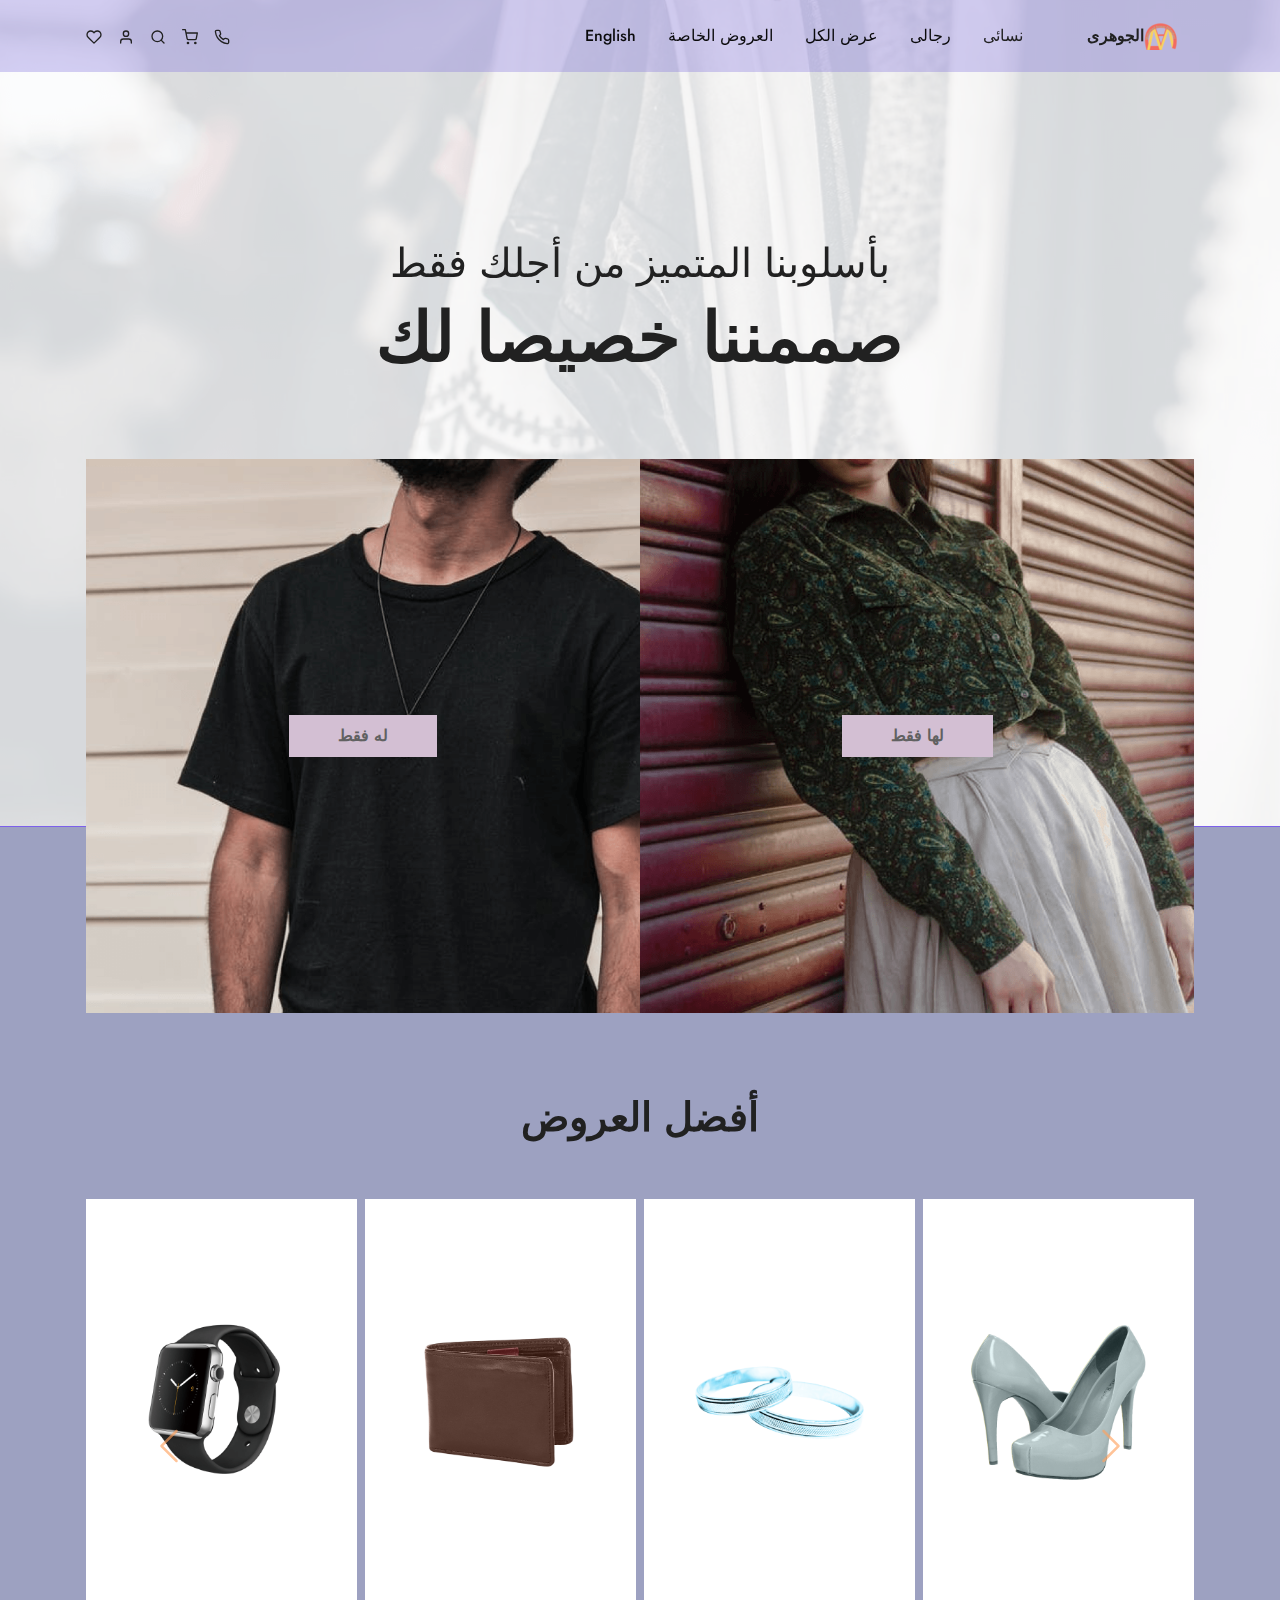
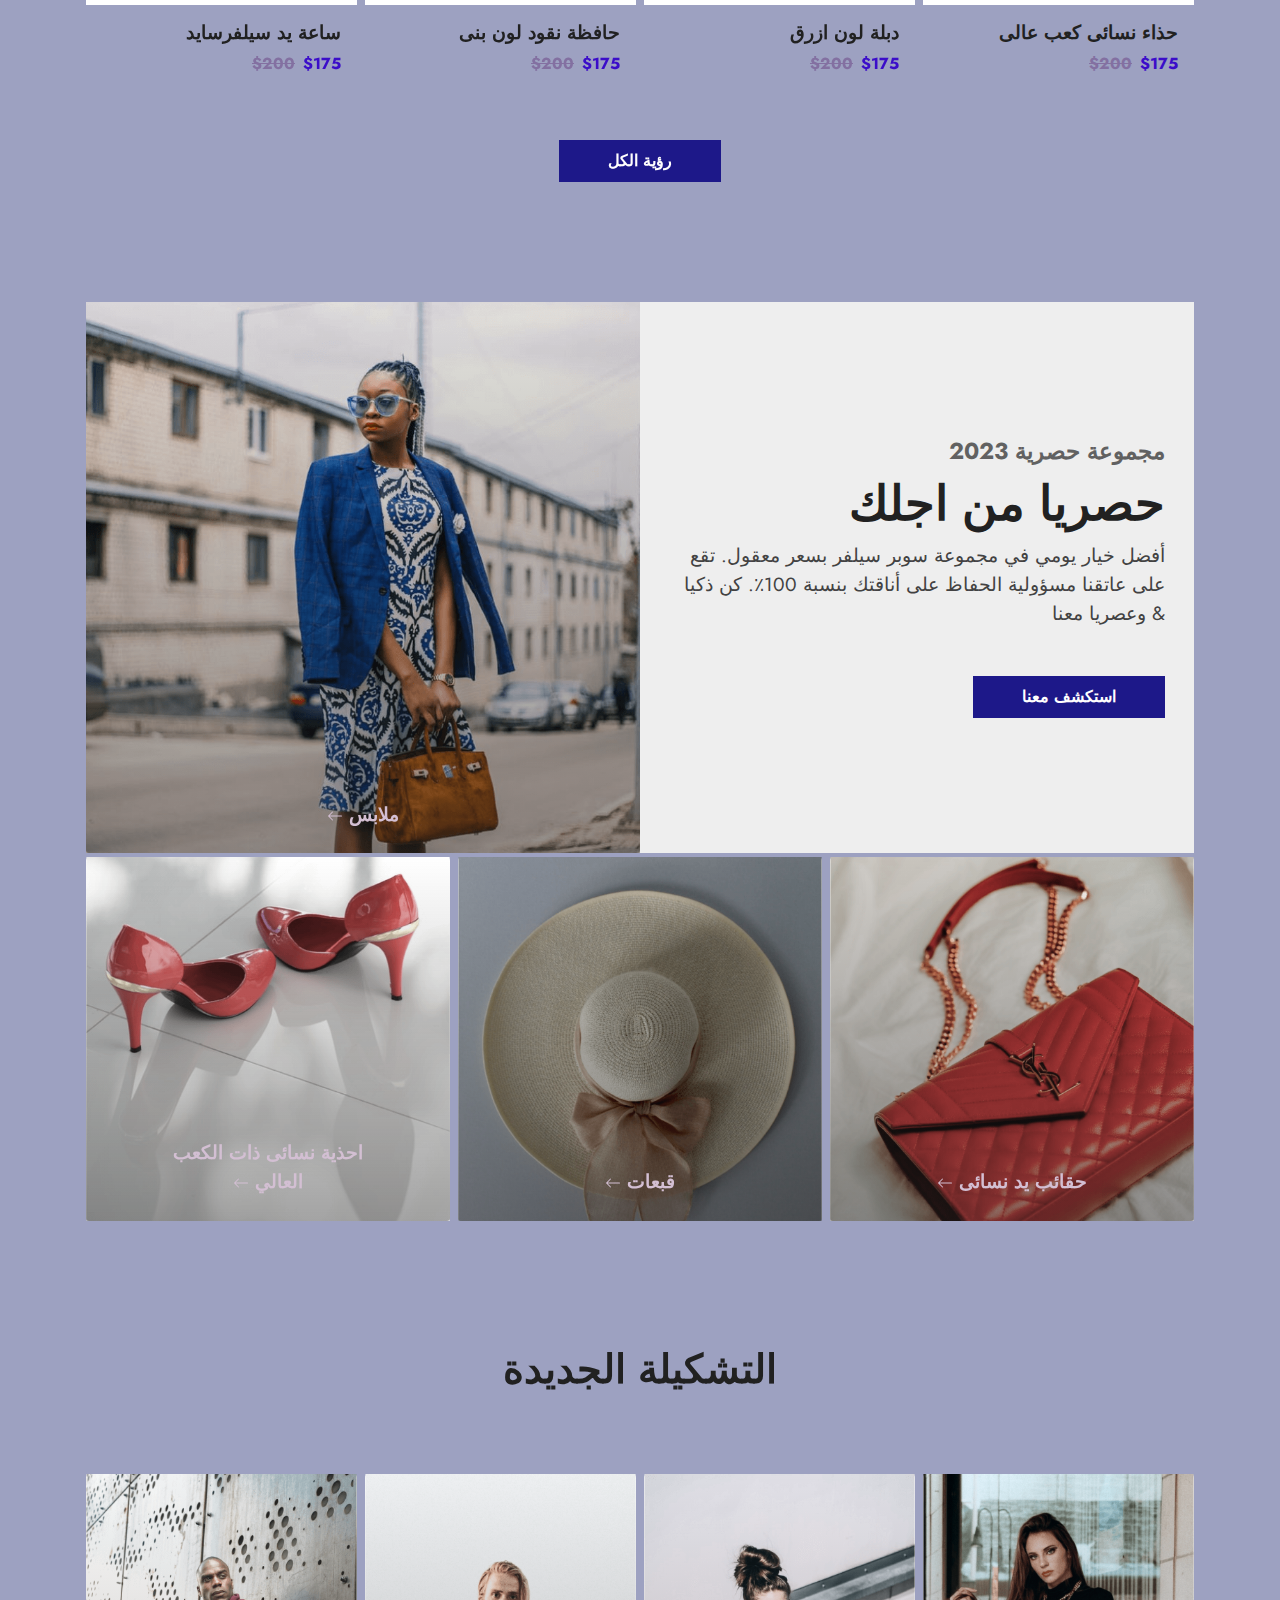
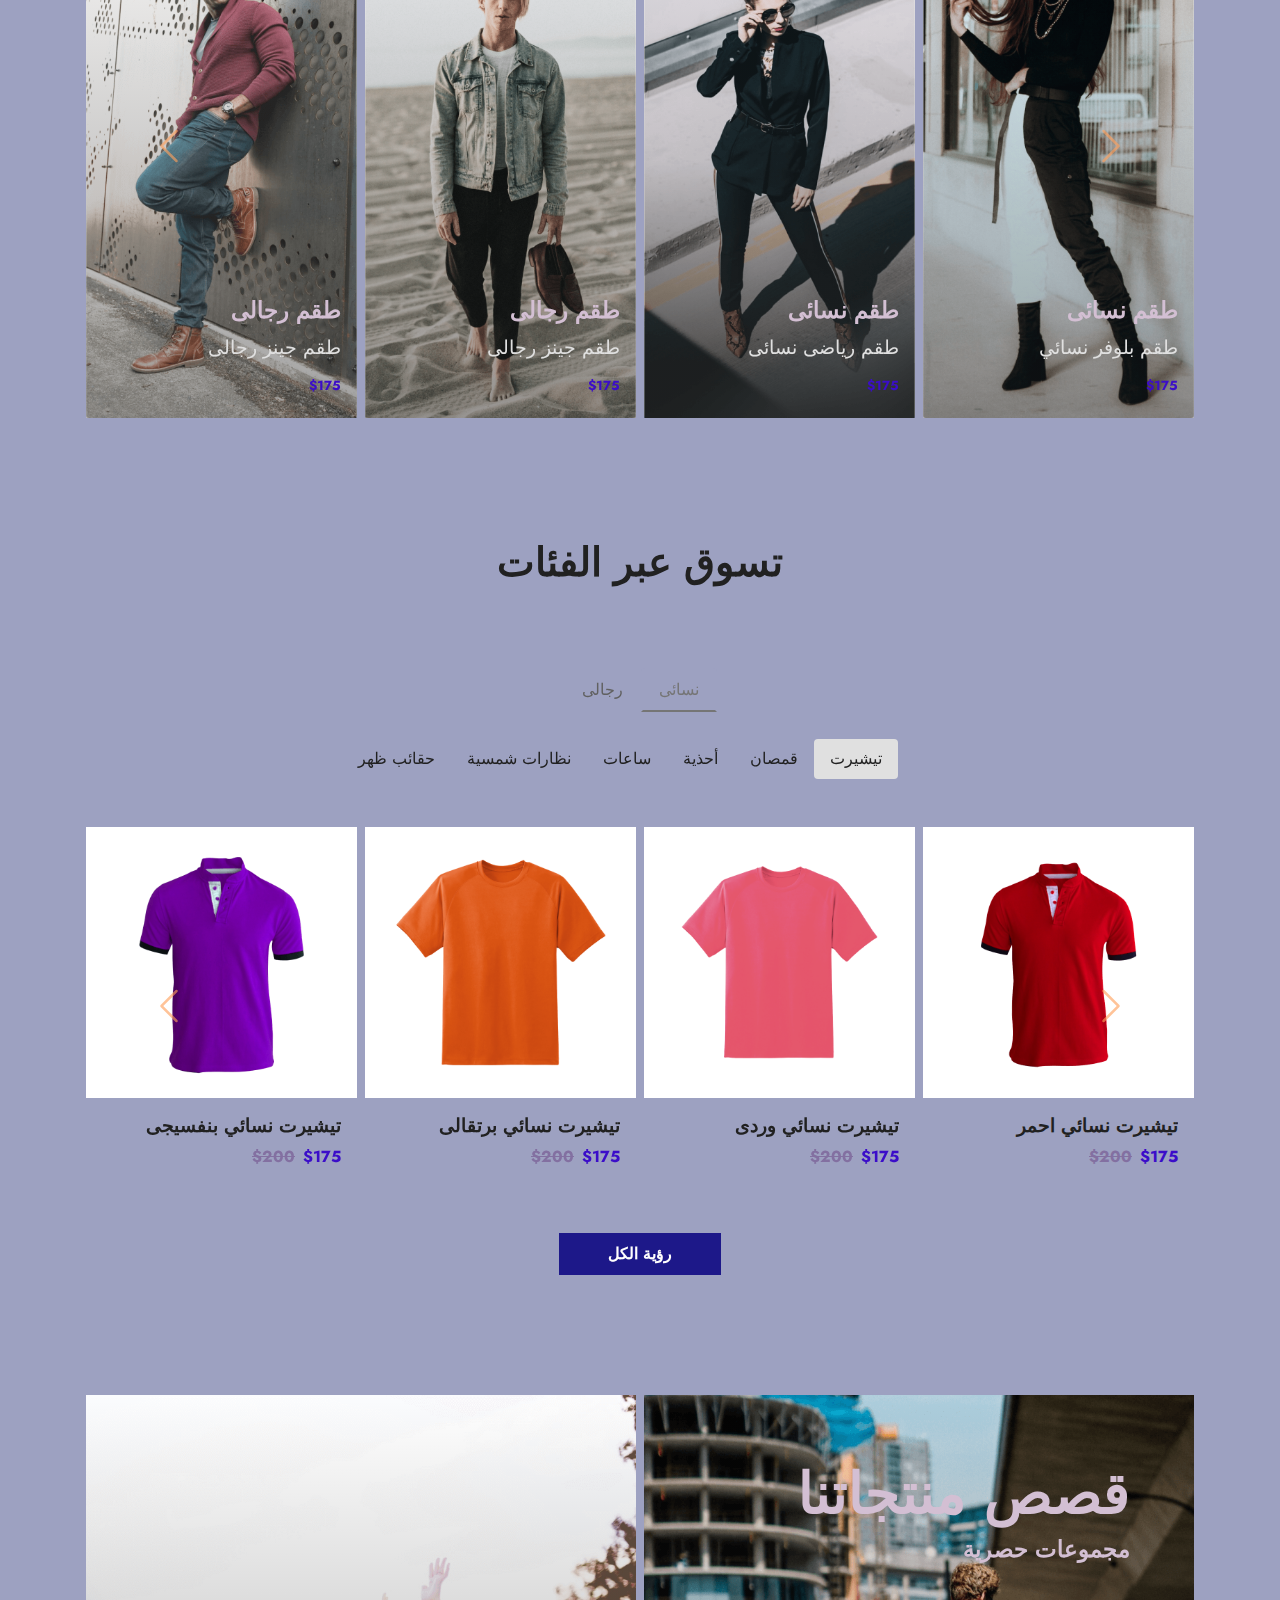
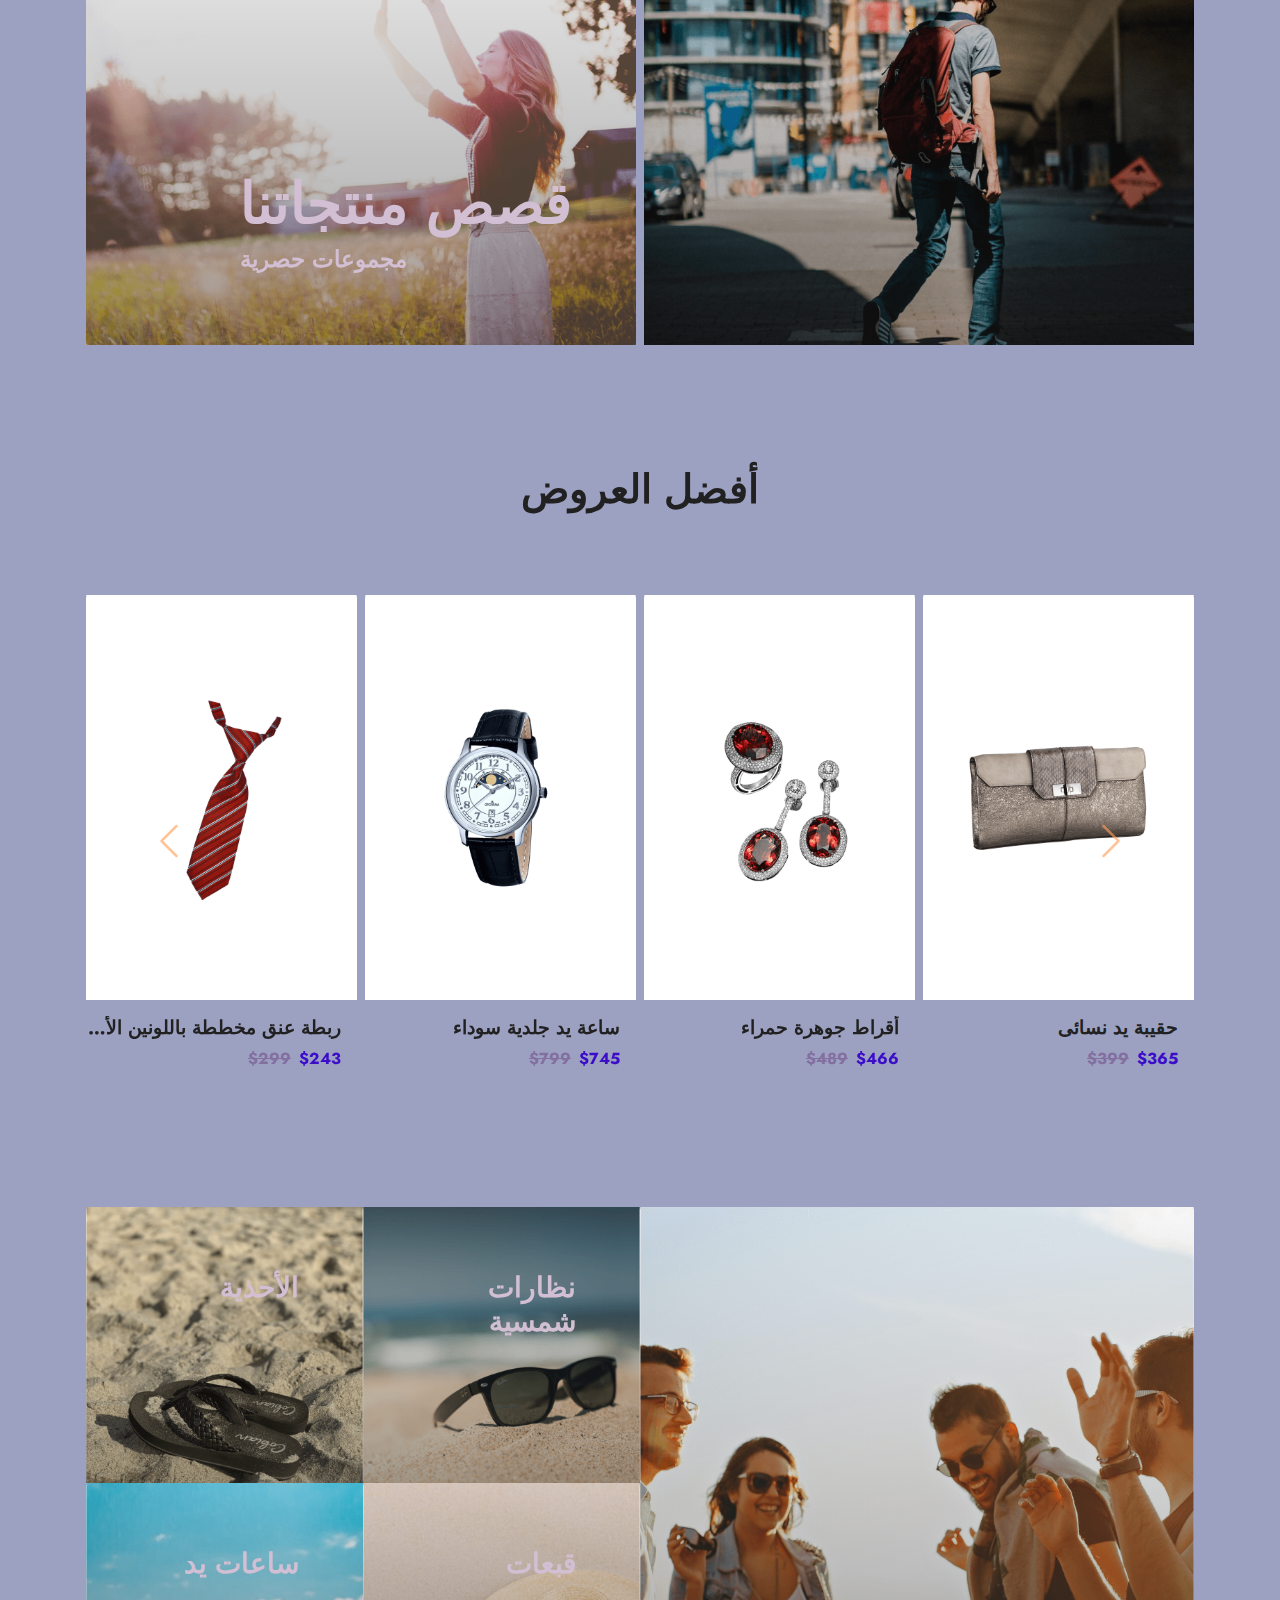
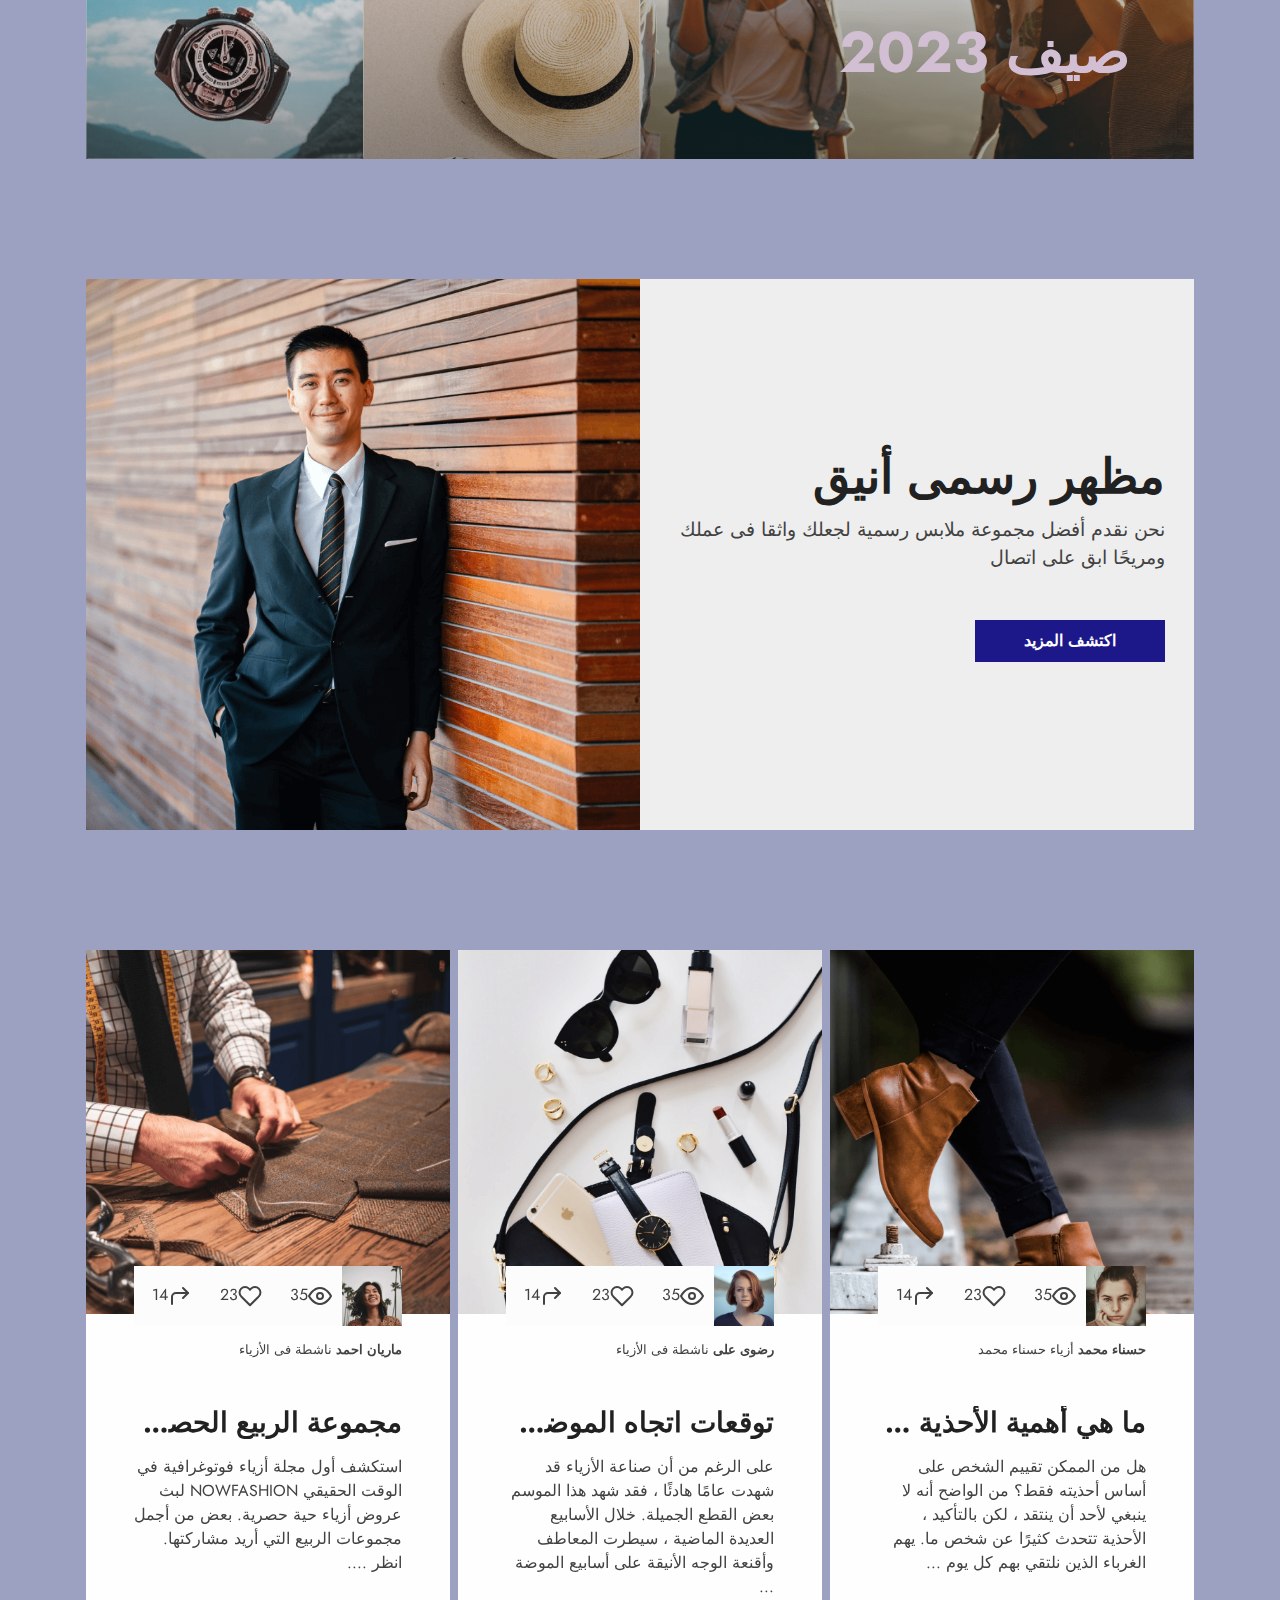
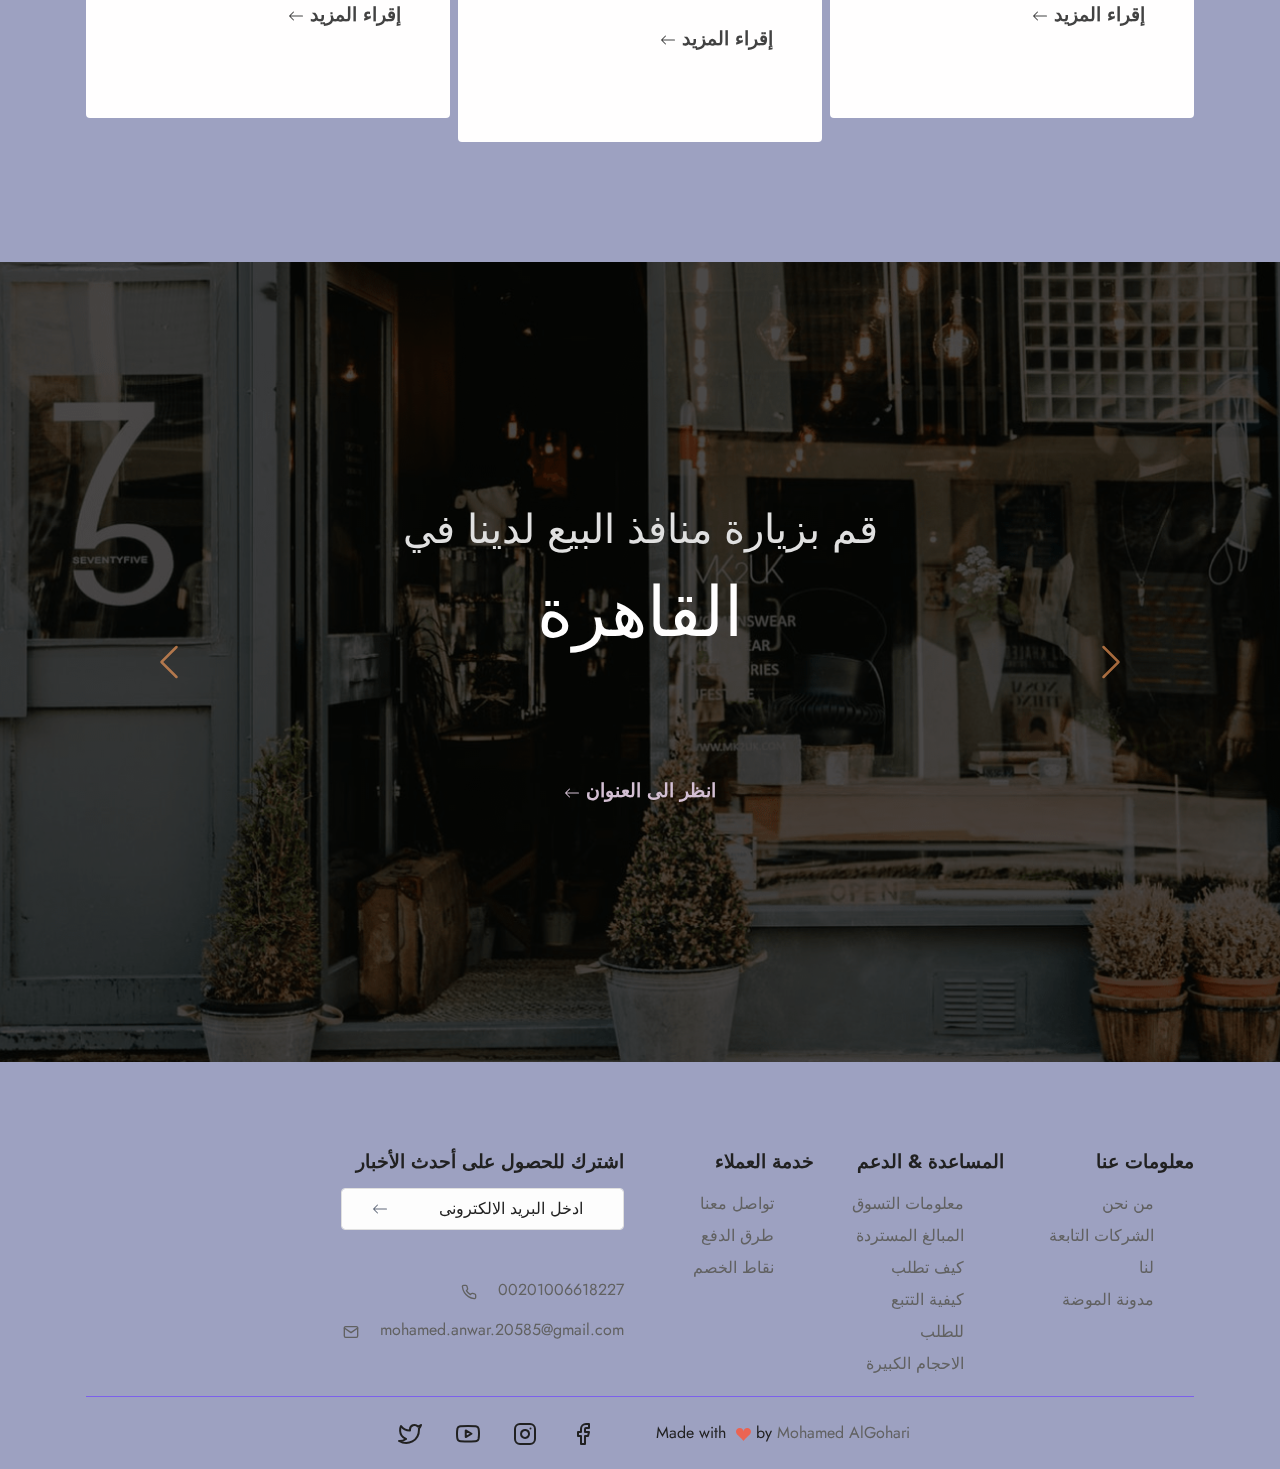
==== index.html @ dda7f879 "create shopping" ====
<!DOCTYPE html>
<html lang="ar" dir="rtl">

  <head>
    <meta charset="utf-8">
    <meta http-equiv="X-UA-Compatible" content="IE=edge">
    <meta name="viewport" content="width=device-width, initial-scale=1">


    <!-- ===============================================-->
    <!--    Document Title-->
    <!-- ===============================================-->
    <title>ِالجوهرى | للاعمال &amp; التجارة الالكترونية   </title>


    <!-- ===============================================-->
    <!--    Favicons-->
    <!-- ===============================================-->
    <link rel="apple-touch-icon" sizes="180x180" href="assets/img/favicons/apple-touch-icon.png">
    <link rel="icon" type="image/png" sizes="32x32" href="assets/img/favicons/favicon-32x32.png">
    <link rel="icon" type="image/png" sizes="16x16" href="assets/img/favicons/favicon-16x16.png">
    <link rel="shortcut icon" type="image/x-icon" href="assets/img/favicons/favicon.ico">
    <link rel="manifest" href="assets/img/favicons/manifest.json">
    <meta name="msapplication-TileImage" content="assets/img/favicons/mstile-150x150.png">
    <meta name="theme-color" content="#ffffff">


    <!-- ===============================================-->
    <!--    Stylesheets-->
    <!-- ===============================================-->
    <link href="assets/css/theme.css" rel="stylesheet" />
    <link href="assets/css/theme-ar.css" rel="stylesheet" />
    <link href="assets/css/steale.css" rel="stylesheet" />
  

  </head>


  <body>

    <!-- ===============================================-->
    <!--    Main Content-->
    <!-- ===============================================-->
    <main class="main" id="top">
      <nav class="navbar navbar-expand-lg navbar-light fixed-top py-3 d-block" data-navbar-on-scroll="data-navbar-on-scroll">
        <div class="container"><a class="navbar-brand d-inline-flex" href="index-en.html"><img class="d-inline-block" src="assets/img/gallery/logo.png" alt="logo" /><span class="text-1000 fs-0 fw-bold ms-2 align-self-center">الجوهرى</span></a>
          <button class="navbar-toggler collapsed" type="button" data-bs-toggle="collapse" data-bs-target="#navbarSupportedContent" aria-controls="navbarSupportedContent" aria-expanded="false" aria-label="Toggle navigation"><span class="navbar-toggler-icon"></span></button>
          <div class="collapse navbar-collapse border-top border-lg-0 mt-4 mt-lg-0 " id="navbarSupportedContent">
            <ul class="navbar-nav me-auto mb-2 mb-lg-0 ">
              <li class="nav-item px-2"><a class="nav-link fw-medium active" aria-current="page" href="#categoryWomen">نسائى</a></li>
              <li class="nav-item px-2"><a class="nav-link fw-medium" href="#header">رجالى</a></li>
              <li class="nav-item px-2"><a class="nav-link fw-medium" href="#collection">عرض الكل</a></li>
              <li class="nav-item px-2"><a class="nav-link fw-medium" href="#outlet">العروض الخاصة</a></li>
              <li class="nav-item px-2"><a class="nav-link fw-medium" href="index-en.html"> English</a></li>
            </ul>
            <form class="d-flex"><a class="text-1000" href="#!">
                <svg class="feather feather-phone me-3" xmlns="http://www.w3.org/2000/svg" width="16" height="16" viewBox="0 0 24 24" fill="none" stroke="currentColor" stroke-width="2" stroke-linecap="round" stroke-linejoin="round">
                  <path d="M22 16.92v3a2 2 0 0 1-2.18 2 19.79 19.79 0 0 1-8.63-3.07 19.5 19.5 0 0 1-6-6 19.79 19.79 0 0 1-3.07-8.67A2 2 0 0 1 4.11 2h3a2 2 0 0 1 2 1.72 12.84 12.84 0 0 0 .7 2.81 2 2 0 0 1-.45 2.11L8.09 9.91a16 16 0 0 0 6 6l1.27-1.27a2 2 0 0 1 2.11-.45 12.84 12.84 0 0 0 2.81.7A2 2 0 0 1 22 16.92z"></path>
                </svg></a><a class="text-1000" href="#!">
                <svg class="feather feather-shopping-cart me-3" xmlns="http://www.w3.org/2000/svg" width="16" height="16" viewBox="0 0 24 24" fill="none" stroke="currentColor" stroke-width="2" stroke-linecap="round" stroke-linejoin="round">
                  <circle cx="9" cy="21" r="1"></circle>
                  <circle cx="20" cy="21" r="1"></circle>
                  <path d="M1 1h4l2.68 13.39a2 2 0 0 0 2 1.61h9.72a2 2 0 0 0 2-1.61L23 6H6"></path>
                </svg></a><a class="text-1000" href="#!">
                <svg class="feather feather-search me-3" xmlns="http://www.w3.org/2000/svg" width="16" height="16" viewBox="0 0 24 24" fill="none" stroke="currentColor" stroke-width="2" stroke-linecap="round" stroke-linejoin="round">
                  <circle cx="11" cy="11" r="8"></circle>
                  <line x1="21" y1="21" x2="16.65" y2="16.65"></line>
                </svg></a><a class="text-1000" href="#!">
                <svg class="feather feather-user me-3" xmlns="http://www.w3.org/2000/svg" width="16" height="16" viewBox="0 0 24 24" fill="none" stroke="currentColor" stroke-width="2" stroke-linecap="round" stroke-linejoin="round">
                  <path d="M20 21v-2a4 4 0 0 0-4-4H8a4 4 0 0 0-4 4v2"></path>
                  <circle cx="12" cy="7" r="4"></circle>
                </svg></a><a class="text-1000" href="#!">
                <svg class="feather feather-heart me-3" xmlns="http://www.w3.org/2000/svg" width="16" height="16" viewBox="0 0 24 24" fill="none" stroke="currentColor" stroke-width="2" stroke-linecap="round" stroke-linejoin="round">
                  <path d="M20.84 4.61a5.5 5.5 0 0 0-7.78 0L12 5.67l-1.06-1.06a5.5 5.5 0 0 0-7.78 7.78l1.06 1.06L12 21.23l7.78-7.78 1.06-1.06a5.5 5.5 0 0 0 0-7.78z"></path>
                </svg></a></form>
          </div>
        </div>
      </nav>
      <section class="py-11 bg-light-gradient border-bottom border-white border-5">
        <div class="bg-holder overlay overlay-light" style="background-image:url(assets/img/gallery/header-bg.png);background-size:cover;">
        </div>
        <!--/.bg-holder-->

        <div class="container">
          <div class="row flex-center">
            <div class="col-12 mb-10">
              <div class="d-flex align-items-center flex-column">
                <h1 class="fw-normal"> بأسلوبنا المتميز من أجلك فقط</h1>
                <h1 class="fs-4 fs-lg-8 fs-md-6 fw-bold">صممننا خصيصا لك</h1>
              </div>
            </div>
          </div>
        </div>
      </section>


      <!-- ============================================-->
      <!-- <section> begin ============================-->
      <section class="py-0" id="header" style="margin-top: -23rem !important;">

        <div class="container">
          <div class="row g-0">
            <div class="col-md-6">
              <div class="card card-span h-100 text-white"> <img class="img-fluid" src="assets/img/gallery/her.png" width="790" alt="..." />
                <div class="card-img-overlay d-flex flex-center"> <a class="btn btn-lg btn-light" href="#!">لها فقط</a></div>
              </div>
            </div>
            <div class="col-md-6">
              <div class="card card-span h-100 text-white"> <img class="img-fluid" src="assets/img/gallery/him.png" width="790" alt="..." />
                <div class="card-img-overlay d-flex flex-center"> <a class="btn btn-lg btn-light" href="#!">له فقط </a></div>
              </div>
            </div>
          </div>
        </div>
        <!-- end of .container-->

      </section>
      <!-- <section> close ============================-->
      <!-- ============================================-->




      <!-- ============================================-->
      <!-- <section> begin ============================-->
      <section class="py-0">

        <div class="container">
          <div class="row h-100">
            <div class="col-lg-7 mx-auto text-center mt-7 mb-5">
              <h5 class="fw-bold fs-3 fs-lg-5 lh-sm">أفضل العروض</h5>
            </div>
            <div class="col-12">
              <div class="carousel slide" id="carouselBestDeals" data-bs-touch="false" data-bs-interval="false">
                <div class="carousel-inner">
                  <div class="carousel-item active" data-bs-interval="10000">
                    <div class="row h-100 align-items-center g-2">
                      <div class="col-sm-6 col-md-3 mb-3 mb-md-0 h-100">
                        <div class="card card-span h-100 text-white"><img class="img-fluid h-100" src="assets/img/gallery/flat-hill.png" alt="..." />
                          <div class="card-img-overlay ps-0"> </div>
                          <div class="card-body ps-0 bg-200">
                            <h5 class="fw-bold text-1000 text-truncate">حذاء نسائى كعب عالى</h5>
                            <div class="fw-bold"><span class="text-600 me-2 text-decoration-line-through">$200</span><span class="text-primary">$175</span></div>
                          </div><a class="stretched-link" href="#"></a>
                        </div>
                      </div>
                      <div class="col-sm-6 col-md-3 mb-3 mb-md-0 h-100">
                        <div class="card card-span h-100 text-white"><img class="img-fluid h-100" src="assets/img/gallery/blue-ring.png" alt="..." />
                          <div class="card-img-overlay ps-0"> </div>
                          <div class="card-body ps-0 bg-200">
                            <h5 class="fw-bold text-1000 text-truncate">دبلة لون ازرق</h5>
                            <div class="fw-bold"><span class="text-600 me-2 text-decoration-line-through">$200</span><span class="text-primary">$175</span></div>
                          </div><a class="stretched-link" href="#"></a>
                        </div>
                      </div>
                      <div class="col-sm-6 col-md-3 mb-3 mb-md-0 h-100">
                        <div class="card card-span h-100 text-white"><img class="img-fluid h-100" src="assets/img/gallery/wallet.png" alt="..." />
                          <div class="card-img-overlay ps-0"> </div>
                          <div class="card-body ps-0 bg-200">
                            <h5 class="fw-bold text-1000 text-truncate">حافظة نقود لون بنى</h5>
                            <div class="fw-bold"><span class="text-600 me-2 text-decoration-line-through">$200</span><span class="text-primary">$175</span></div>
                          </div><a class="stretched-link" href="#"></a>
                        </div>
                      </div>
                      <div class="col-sm-6 col-md-3 mb-3 mb-md-0 h-100">
                        <div class="card card-span h-100 text-white"><img class="img-fluid h-100" src="assets/img/gallery/wrist-watch.png" alt="..." />
                          <div class="card-img-overlay ps-0"> </div>
                          <div class="card-body ps-0 bg-200">
                            <h5 class="fw-bold text-1000 text-truncate">ساعة يد سيلفرسايد</h5>
                            <div class="fw-bold"><span class="text-600 me-2 text-decoration-line-through">$200</span><span class="text-primary">$175</span></div>
                          </div><a class="stretched-link" href="#"></a>
                        </div>
                      </div>
                    </div>
                  </div>
                  <div class="carousel-item" data-bs-interval="5000">
                    <div class="row h-100 align-items-center g-2">
                      <div class="col-sm-6 col-md-3 mb-3 mb-md-0 h-100">
                        <div class="card card-span h-100 text-white"><img class="img-fluid h-100" src="assets/img/gallery/flat-hill.png" alt="..." />
                          <div class="card-img-overlay ps-0"> </div>
                          <div class="card-body ps-0 bg-200">
                            <h5 class="fw-bold text-1000 text-truncate">حذاء نسائى كعب عالى</h5>
                            <div class="fw-bold"><span class="text-600 me-2 text-decoration-line-through">$200</span><span class="text-primary">$175</span></div>
                          </div><a class="stretched-link" href="#"></a>
                        </div>
                      </div>
                      <div class="col-sm-6 col-md-3 mb-3 mb-md-0 h-100">
                        <div class="card card-span h-100 text-white"><img class="img-fluid h-100" src="assets/img/gallery/blue-ring.png" alt="..." />
                          <div class="card-img-overlay ps-0"> </div>
                          <div class="card-body ps-0 bg-200">
                            <h5 class="fw-bold text-1000 text-truncate">دبلة لون ازرق</h5>
                            <div class="fw-bold"><span class="text-600 me-2 text-decoration-line-through">$200</span><span class="text-primary">$175</span></div>
                          </div><a class="stretched-link" href="#"></a>
                        </div>
                      </div>
                      <div class="col-sm-6 col-md-3 mb-3 mb-md-0 h-100">
                        <div class="card card-span h-100 text-white"><img class="img-fluid h-100" src="assets/img/gallery/wallet.png" alt="..." />
                          <div class="card-img-overlay ps-0"> </div>
                          <div class="card-body ps-0 bg-200">
                            <h5 class="fw-bold text-1000 text-truncate">حافظة نقود لون بنى</h5>
                            <div class="fw-bold"><span class="text-600 me-2 text-decoration-line-through">$200</span><span class="text-primary">$175</span></div>
                          </div><a class="stretched-link" href="#"></a>
                        </div>
                      </div>
                      <div class="col-sm-6 col-md-3 mb-3 mb-md-0 h-100">
                        <div class="card card-span h-100 text-white"><img class="img-fluid h-100" src="assets/img/gallery/wrist-watch.png" alt="..." />
                          <div class="card-img-overlay ps-0"> </div>
                          <div class="card-body ps-0 bg-200">
                            <h5 class="fw-bold text-1000 text-truncate">ساعة يد سيلفرسايد</h5>
                            <div class="fw-bold"><span class="text-600 me-2 text-decoration-line-through">$200</span><span class="text-primary">$175</span></div>
                          </div><a class="stretched-link" href="#"></a>
                        </div>
                      </div>
                    </div>
                  </div>
                  <div class="carousel-item" data-bs-interval="3000">
                    <div class="row h-100 align-items-center g-2">
                      <div class="col-sm-6 col-md-3 mb-3 mb-md-0 h-100">
                        <div class="card card-span h-100 text-white"><img class="img-fluid h-100" src="assets/img/gallery/flat-hill.png" alt="..." />
                          <div class="card-img-overlay ps-0"> </div>
                          <div class="card-body ps-0 bg-200">
                            <h5 class="fw-bold text-1000 text-truncate">حذاء نسائى كعب عالى</h5>
                            <div class="fw-bold"><span class="text-600 me-2 text-decoration-line-through">$200</span><span class="text-primary">$175</span></div>
                          </div><a class="stretched-link" href="#"></a>
                        </div>
                      </div>
                      <div class="col-sm-6 col-md-3 mb-3 mb-md-0 h-100">
                        <div class="card card-span h-100 text-white"><img class="img-fluid h-100" src="assets/img/gallery/blue-ring.png" alt="..." />
                          <div class="card-img-overlay ps-0"> </div>
                          <div class="card-body ps-0 bg-200">
                            <h5 class="fw-bold text-1000 text-truncate">دبلة لون ازرق</h5>
                            <div class="fw-bold"><span class="text-600 me-2 text-decoration-line-through">$200</span><span class="text-primary">$175</span></div>
                          </div><a class="stretched-link" href="#"></a>
                        </div>
                      </div>
                      <div class="col-sm-6 col-md-3 mb-3 mb-md-0 h-100">
                        <div class="card card-span h-100 text-white"><img class="img-fluid h-100" src="assets/img/gallery/wallet.png" alt="..." />
                          <div class="card-img-overlay ps-0"> </div>
                          <div class="card-body ps-0 bg-200">
                            <h5 class="fw-bold text-1000 text-truncate">حافظة نقود لون بنى</h5>
                            <div class="fw-bold"><span class="text-600 me-2 text-decoration-line-through">$200</span><span class="text-primary">$175</span></div>
                          </div><a class="stretched-link" href="#"></a>
                        </div>
                      </div>
                      <div class="col-sm-6 col-md-3 mb-3 mb-md-0 h-100">
                        <div class="card card-span h-100 text-white"><img class="img-fluid h-100" src="assets/img/gallery/wrist-watch.png" alt="..." />
                          <div class="card-img-overlay ps-0"> </div>
                          <div class="card-body ps-0 bg-200">
                            <h5 class="fw-bold text-1000 text-truncate">ساعة يد سيلفرسايد</h5>
                            <div class="fw-bold"><span class="text-600 me-2 text-decoration-line-through">$200</span><span class="text-primary">$175</span></div>
                          </div><a class="stretched-link" href="#"></a>
                        </div>
                      </div>
                    </div>
                  </div>
                  <div class="carousel-item">
                    <div class="row h-100 align-items-center g-2">
                      <div class="col-sm-6 col-md-3 mb-3 mb-md-0 h-100">
                        <div class="card card-span h-100 text-white"><img class="img-fluid h-100" src="assets/img/gallery/flat-hill.png" alt="..." />
                          <div class="card-img-overlay ps-0"> </div>
                          <div class="card-body ps-0 bg-200">
                            <h5 class="fw-bold text-1000 text-truncate">حذاء نسائى كعب عالى</h5>
                            <div class="fw-bold"><span class="text-600 me-2 text-decoration-line-through">$200</span><span class="text-primary">$175</span></div>
                          </div><a class="stretched-link" href="#"></a>
                        </div>
                      </div>
                      <div class="col-sm-6 col-md-3 mb-3 mb-md-0 h-100">
                        <div class="card card-span h-100 text-white"><img class="img-fluid h-100" src="assets/img/gallery/blue-ring.png" alt="..." />
                          <div class="card-img-overlay ps-0"> </div>
                          <div class="card-body ps-0 bg-200">
                            <h5 class="fw-bold text-1000 text-truncate">دبلة لون ازرق</h5>
                            <div class="fw-bold"><span class="text-600 me-2 text-decoration-line-through">$200</span><span class="text-primary">$175</span></div>
                          </div><a class="stretched-link" href="#"></a>
                        </div>
                      </div>
                      <div class="col-sm-6 col-md-3 mb-3 mb-md-0 h-100">
                        <div class="card card-span h-100 text-white"><img class="img-fluid h-100" src="assets/img/gallery/wallet.png" alt="..." />
                          <div class="card-img-overlay ps-0"> </div>
                          <div class="card-body ps-0 bg-200">
                            <h5 class="fw-bold text-1000 text-truncate">حافظة نقود لون بنى</h5>
                            <div class="fw-bold"><span class="text-600 me-2 text-decoration-line-through">$200</span><span class="text-primary">$175</span></div>
                          </div><a class="stretched-link" href="#"></a>
                        </div>
                      </div>
                      <div class="col-sm-6 col-md-3 mb-3 mb-md-0 h-100">
                        <div class="card card-span h-100 text-white"><img class="img-fluid h-100" src="assets/img/gallery/wrist-watch.png" alt="..." />
                          <div class="card-img-overlay ps-0"> </div>
                          <div class="card-body ps-0 bg-200">
                            <h5 class="fw-bold text-1000 text-truncate">ساعة يد سيلفرسايد</h5>
                            <div class="fw-bold"><span class="text-600 me-2 text-decoration-line-through">$200</span><span class="text-primary">$175</span></div>
                          </div><a class="stretched-link" href="#"></a>
                        </div>
                      </div>
                    </div>
                  </div>
                  <div class="row">
                    <button class="carousel-control-prev" type="button" data-bs-target="#carouselBestDeals" data-bs-slide="prev"><span class="carousel-control-prev-icon" aria-hidden="true"></span><span class="visually-hidden">Previous</span></button>
                    <button class="carousel-control-next" type="button" data-bs-target="#carouselBestDeals" data-bs-slide="next"><span class="carousel-control-next-icon" aria-hidden="true"></span><span class="visually-hidden">Next </span></button>
                   
                  </div>
                </div>
              </div>
            </div>
            <div class="col-12 d-flex justify-content-center mt-5"> <a class="btn btn-lg btn-dark" href="#!">رؤية الكل</a></div>
          </div>
        </div>
        <!-- end of .container-->

      </section>
      <!-- <section> close ============================-->
      <!-- ============================================-->




      <!-- ============================================-->
      <!-- <section> begin ============================-->
      <section>

        <div class="container">
          <div class="row h-100 g-0">
            <div class="col-md-6">
              <div class="bg-300 p-4 h-100 d-flex flex-column justify-content-center">
                <h4 class="text-800">مجموعة حصرية 2023</h4>
                <h1 class="fw-semi-bold lh-sm fs-4 fs-lg-5 fs-xl-6">حصريا من اجلك</h1>
                <p class="mb-5 fs-1">أفضل خيار يومي في مجموعة سوبر سيلفر بسعر معقول. تقع على عاتقنا مسؤولية الحفاظ على أناقتك بنسبة 100٪. كن ذكيا &amp; وعصريا معنا</p>
                <div class="d-grid gap-2 d-md-block"><a class="btn btn-lg btn-dark" href="#" role="button">استكشف معنا</a></div>
              </div>
            </div>
            <div class="col-md-6">
              <div class="card card-span h-100 text-white"><img class="card-img h-100" src="assets/img/gallery/outfit.png" alt="..." />
                <div class="card-img-overlay bg-dark-gradient">
                  <div class="d-flex align-items-end justify-content-center h-100"><a class="btn btn-lg text-light fs-1" href="#!" role="button">ملابس
                    <svg class="bi bi-arrow-right-short" xmlns="http://www.w3.org/2000/svg" width="16" height="16" fill="currentColor" class="bi bi-arrow-left" viewBox="0 0 16 16"> <path fill-rule="evenodd" d="M15 8a.5.5 0 0 0-.5-.5H2.707l3.147-3.146a.5.5 0 1 0-.708-.708l-4 4a.5.5 0 0 0 0 .708l4 4a.5.5 0 0 0 .708-.708L2.707 8.5H14.5A.5.5 0 0 0 15 8z"/> </svg></a></div>
                </div>
              </div>
            </div>
          </div>
          <div class="row h-100 g-2 py-1">
            <div class="col-md-4">
              <div class="card card-span h-100 text-white"><img class="card-img h-100" src="assets/img/gallery/vanity-bag.png" alt="..." />
                <div class="card-img-overlay bg-dark-gradient">
                  <div class="d-flex align-items-end justify-content-center h-100"><a class="btn btn-lg text-light fs-1" href="#!" role="button">حقائب يد نسائى
                    <svg class="bi bi-arrow-right-short" xmlns="http://www.w3.org/2000/svg" width="16" height="16" fill="currentColor" class="bi bi-arrow-left" viewBox="0 0 16 16"> <path fill-rule="evenodd" d="M15 8a.5.5 0 0 0-.5-.5H2.707l3.147-3.146a.5.5 0 1 0-.708-.708l-4 4a.5.5 0 0 0 0 .708l4 4a.5.5 0 0 0 .708-.708L2.707 8.5H14.5A.5.5 0 0 0 15 8z"/> </svg></a></div>
                </div>
              </div>
            </div>
            <div class="col-md-4">
              <div class="card card-span h-100 text-white"><img class="card-img h-100" src="assets/img/gallery/hat.png" alt="..." />
                <div class="card-img-overlay bg-dark-gradient">
                  <div class="d-flex align-items-end justify-content-center h-100"><a class="btn btn-lg text-light fs-1" href="#!" role="button">قبعات
                    <svg class="bi bi-arrow-right-short" xmlns="http://www.w3.org/2000/svg" width="16" height="16" fill="currentColor" class="bi bi-arrow-left" viewBox="0 0 16 16"> <path fill-rule="evenodd" d="M15 8a.5.5 0 0 0-.5-.5H2.707l3.147-3.146a.5.5 0 1 0-.708-.708l-4 4a.5.5 0 0 0 0 .708l4 4a.5.5 0 0 0 .708-.708L2.707 8.5H14.5A.5.5 0 0 0 15 8z"/> </svg></a></div>
                </div>
              </div>
            </div>
            <div class="col-md-4">
              <div class="card card-span h-100 text-white"><img class="card-img h-100" src="assets/img/gallery/high-heels.png" alt="..." />
                <div class="card-img-overlay bg-dark-gradient">
                  <div class="d-flex align-items-end justify-content-center h-100"><a class="btn btn-lg text-light fs-1" href="#!" role="button">احذية نسائى ذات الكعب العالي
                    <svg class="bi bi-arrow-right-short" xmlns="http://www.w3.org/2000/svg" width="16" height="16" fill="currentColor" class="bi bi-arrow-left" viewBox="0 0 16 16"> <path fill-rule="evenodd" d="M15 8a.5.5 0 0 0-.5-.5H2.707l3.147-3.146a.5.5 0 1 0-.708-.708l-4 4a.5.5 0 0 0 0 .708l4 4a.5.5 0 0 0 .708-.708L2.707 8.5H14.5A.5.5 0 0 0 15 8z"/> </svg></a></div>
                </div>
              </div>
            </div>
          </div>
        </div>
        <!-- end of .container-->

      </section>
      <!-- <section> close ============================-->
      <!-- ============================================-->


      <section class="py-0">
        <div class="container">
          <div class="row h-100">
            <div class="col-lg-7 mx-auto text-center mb-6">
              <h5 class="fs-3 fs-lg-5 lh-sm mb-3">التشكيلة الجديدة</h5>
            </div>
            <div class="col-12">
              <div class="carousel slide" id="carouselNewArrivals" data-bs-ride="carousel">
                <div class="carousel-inner">
                  <div class="carousel-item active" data-bs-interval="10000">
                    <div class="row h-100 align-items-center g-2">
                      <div class="col-sm-6 col-md-3 mb-3 mb-md-0 h-100">
                        <div class="card card-span h-100 text-white"><img class="card-img h-100" src="assets/img/gallery/full-body.png" alt="..." />
                          <div class="card-img-overlay bg-dark-gradient d-flex flex-column-reverse">
                            <h6 class="text-primary">$175</h6>
                            <p class="text-400 fs-1">طقم بلوفر نسائي</p>
                            <h4 class="text-light">طقم نسائى </h4>
                          </div><a class="stretched-link" href="#"></a>
                        </div>
                      </div>
                      <div class="col-sm-6 col-md-3 mb-3 mb-md-0 h-100">
                        <div class="card card-span h-100 text-white"><img class="card-img h-100" src="assets/img/gallery/formal-coat.png" alt="..." />
                          <div class="card-img-overlay bg-dark-gradient d-flex flex-column-reverse">
                            <h6 class="text-primary">$175</h6>
                            <p class="text-400 fs-1">طقم رياضى نسائى</p>
                            <h4 class="text-light">طقم نسائى</h4>
                          </div><a class="stretched-link" href="#"></a>
                        </div>
                      </div>
                      <div class="col-sm-6 col-md-3 mb-3 mb-md-0 h-100">
                        <div class="card card-span h-100 text-white"><img class="card-img h-100" src="assets/img/gallery/ocean-blue.png" alt="..." />
                          <div class="card-img-overlay bg-dark-gradient d-flex flex-column-reverse">
                            <h6 class="text-primary">$175</h6>
                            <p class="text-400 fs-1">طقم جينز رجالى</p>
                            <h4 class="text-light">طقم رجالى</h4>
                          </div><a class="stretched-link" href="#"></a>
                        </div>
                      </div>
                      <div class="col-sm-6 col-md-3 mb-3 mb-md-0 h-100">
                        <div class="card card-span h-100 text-white"><img class="card-img h-100" src="assets/img/gallery/sweater.png" alt="..." />
                          <div class="card-img-overlay bg-dark-gradient d-flex flex-column-reverse">
                            <h6 class="text-primary">$175</h6>
                            <p class="text-400 fs-1">طقم جينز رجالى</p>
                            <h4 class="text-light">طقم رجالى</h4>
                          </div><a class="stretched-link" href="#"></a>
                        </div>
                      </div>
                    </div>
                  </div>
                  <div class="carousel-item" data-bs-interval="5000">
                    <div class="row h-100 align-items-center g-2">
                      <div class="col-sm-6 col-md-3 mb-3 mb-md-0 h-100">
                        <div class="card card-span h-100 text-white"><img class="card-img h-100" src="assets/img/gallery/full-body.png" alt="..." />
                          <div class="card-img-overlay bg-dark-gradient d-flex flex-column-reverse">
                            <h6 class="text-primary">$175</h6>
                            <p class="text-400 fs-1">طقم بلوفر نسائي</p>
                            <h4 class="text-light">طقم نسائى </h4>
                          </div><a class="stretched-link" href="#"></a>
                        </div>
                      </div>
                      <div class="col-sm-6 col-md-3 mb-3 mb-md-0 h-100">
                        <div class="card card-span h-100 text-white"><img class="card-img h-100" src="assets/img/gallery/formal-coat.png" alt="..." />
                          <div class="card-img-overlay bg-dark-gradient d-flex flex-column-reverse">
                            <h6 class="text-primary">$175</h6>
                            <p class="text-400 fs-1">طقم رياضى نسائى</p>
                            <h4 class="text-light">طقم نسائى</h4>
                          </div><a class="stretched-link" href="#"></a>
                        </div>
                      </div>
                      <div class="col-sm-6 col-md-3 mb-3 mb-md-0 h-100">
                        <div class="card card-span h-100 text-white"><img class="card-img h-100" src="assets/img/gallery/ocean-blue.png" alt="..." />
                          <div class="card-img-overlay bg-dark-gradient d-flex flex-column-reverse">
                            <h6 class="text-primary">$175</h6>
                            <p class="text-400 fs-1">طقم جينز رجالى</p>
                            <h4 class="text-light">طقم رجالى</h4>
                          </div><a class="stretched-link" href="#"></a>
                        </div>
                      </div>
                      <div class="col-sm-6 col-md-3 mb-3 mb-md-0 h-100">
                        <div class="card card-span h-100 text-white"><img class="card-img h-100" src="assets/img/gallery/sweater.png" alt="..." />
                          <div class="card-img-overlay bg-dark-gradient d-flex flex-column-reverse">
                            <h6 class="text-primary">$175</h6>
                            <p class="text-400 fs-1">طقم جينز رجالى</p>
                            <h4 class="text-light">طقم رجالى</h4>
                          </div><a class="stretched-link" href="#"></a>
                        </div>
                      </div>
                    </div>
                  </div>
                  <div class="carousel-item" data-bs-interval="3000">
                    <div class="row h-100 align-items-center g-2">
                      <div class="col-sm-6 col-md-3 mb-3 mb-md-0 h-100">
                        <div class="card card-span h-100 text-white"><img class="card-img h-100" src="assets/img/gallery/full-body.png" alt="..." />
                          <div class="card-img-overlay bg-dark-gradient d-flex flex-column-reverse">
                            <h6 class="text-primary">$175</h6>
                            <p class="text-400 fs-1">طقم بلوفر نسائي</p>
                            <h4 class="text-light">طقم نسائى </h4>
                          </div><a class="stretched-link" href="#"></a>
                        </div>
                      </div>
                      <div class="col-sm-6 col-md-3 mb-3 mb-md-0 h-100">
                        <div class="card card-span h-100 text-white"><img class="card-img h-100" src="assets/img/gallery/formal-coat.png" alt="..." />
                          <div class="card-img-overlay bg-dark-gradient d-flex flex-column-reverse">
                            <h6 class="text-primary">$175</h6>
                            <p class="text-400 fs-1">طقم رياضى نسائى</p>
                            <h4 class="text-light">طقم نسائى</h4>
                          </div><a class="stretched-link" href="#"></a>
                        </div>
                      </div>
                      <div class="col-sm-6 col-md-3 mb-3 mb-md-0 h-100">
                        <div class="card card-span h-100 text-white"><img class="card-img h-100" src="assets/img/gallery/ocean-blue.png" alt="..." />
                          <div class="card-img-overlay bg-dark-gradient d-flex flex-column-reverse">
                            <h6 class="text-primary">$175</h6>
                            <p class="text-400 fs-1">طقم جينز رجالى</p>
                            <h4 class="text-light">طقم رجالى</h4>
                          </div><a class="stretched-link" href="#"></a>
                        </div>
                      </div>
                      <div class="col-sm-6 col-md-3 mb-3 mb-md-0 h-100">
                        <div class="card card-span h-100 text-white"><img class="card-img h-100" src="assets/img/gallery/sweater.png" alt="..." />
                          <div class="card-img-overlay bg-dark-gradient d-flex flex-column-reverse">
                            <h6 class="text-primary">$175</h6>
                            <p class="text-400 fs-1">طقم جينز رجالى</p>
                            <h4 class="text-light">طقم رجالى</h4>
                          </div><a class="stretched-link" href="#"></a>
                        </div>
                      </div>
                    </div>
                  </div>
                  <div class="carousel-item">
                    <div class="row h-100 align-items-center g-2">
                      <div class="col-sm-6 col-md-3 mb-3 mb-md-0 h-100">
                        <div class="card card-span h-100 text-white"><img class="card-img h-100" src="assets/img/gallery/full-body.png" alt="..." />
                          <div class="card-img-overlay bg-dark-gradient d-flex flex-column-reverse">
                            <h6 class="text-primary">$175</h6>
                            <p class="text-400 fs-1">طقم بلوفر نسائي</p>
                            <h4 class="text-light">طقم نسائى </h4>
                          </div><a class="stretched-link" href="#"></a>
                        </div>
                      </div>
                      <div class="col-sm-6 col-md-3 mb-3 mb-md-0 h-100">
                        <div class="card card-span h-100 text-white"><img class="card-img h-100" src="assets/img/gallery/formal-coat.png" alt="..." />
                          <div class="card-img-overlay bg-dark-gradient d-flex flex-column-reverse">
                            <h6 class="text-primary">$175</h6>
                            <p class="text-400 fs-1">طقم رياضى نسائى</p>
                            <h4 class="text-light">طقم نسائى</h4>
                          </div><a class="stretched-link" href="#"></a>
                        </div>
                      </div>
                      <div class="col-sm-6 col-md-3 mb-3 mb-md-0 h-100">
                        <div class="card card-span h-100 text-white"><img class="card-img h-100" src="assets/img/gallery/ocean-blue.png" alt="..." />
                          <div class="card-img-overlay bg-dark-gradient d-flex flex-column-reverse">
                            <h6 class="text-primary">$175</h6>
                            <p class="text-400 fs-1">طقم جينز رجالى</p>
                            <h4 class="text-light">طقم رجالى</h4>
                          </div><a class="stretched-link" href="#"></a>
                        </div>
                      </div>
                      <div class="col-sm-6 col-md-3 mb-3 mb-md-0 h-100">
                        <div class="card card-span h-100 text-white"><img class="card-img h-100" src="assets/img/gallery/sweater.png" alt="..." />
                          <div class="card-img-overlay bg-dark-gradient d-flex flex-column-reverse">
                            <h6 class="text-primary">$175</h6>
                            <p class="text-400 fs-1">طقم جينز رجالى</p>
                            <h4 class="text-light">طقم رجالى</h4>
                          </div><a class="stretched-link" href="#"></a>
                        </div>
                      </div>
                    </div>
                  </div>
                  <div class="row">
                    <button class="carousel-control-prev" type="button" data-bs-target="#carouselNewArrivals" data-bs-slide="prev"><span class="carousel-control-prev-icon" aria-hidden="true"></span><span class="visually-hidden">Previous</span></button>
                    <button class="carousel-control-next" type="button" data-bs-target="#carouselNewArrivals" data-bs-slide="next"><span class="carousel-control-next-icon" aria-hidden="true"></span><span class="visually-hidden">Next </span></button>
                  </div>
                </div>
              </div>
            </div>
          </div>
        </div>
      </section>
      <section id="categoryWomen">
        <div class="container">
          <div class="row h-100">
            <div class="col-lg-7 mx-auto text-center mb-6">
              <h5 class="fw-bold fs-3 fs-lg-5 lh-sm mb-3">تسوق عبر الفئات</h5>
            </div>
            <div class="col-12">
              <nav>
                <div class="nav nav-tabs majestic-tabs mb-4 justify-content-center" id="nav-tab" role="tablist">
                  <button class="nav-link active" id="nav-women-tab" data-bs-toggle="tab" data-bs-target="#nav-women" type="button" role="tab" aria-controls="nav-women" aria-selected="true">نسائى</button>
                  <button class="nav-link" id="nav-men-tab" data-bs-toggle="tab" data-bs-target="#nav-men" type="button" role="tab" aria-controls="nav-men" aria-selected="false">رجالى</button>
                </div>
                <div class="tab-content" id="nav-tabContent">
                  <div class="tab-pane fade show active" id="nav-women" role="tabpanel" aria-labelledby="nav-women-tab">
                    <ul class="nav nav-pills justify-content-center mb-5" id="pills-tab-women" role="tablist">
                      <li class="nav-item" role="presentation">
                        <button class="nav-link active" id="pills-wtshirt-tab" data-bs-toggle="pill" data-bs-target="#pills-wtshirt" type="button" role="tab" aria-controls="pills-wtshirt" aria-selected="true">تيشيرت</button>
                      </li>
                      <li class="nav-item" role="presentation">
                        <button class="nav-link" id="pills-dresses-tab" data-bs-toggle="pill" data-bs-target="#pills-dresses" type="button" role="tab" aria-controls="pills-dresses" aria-selected="false">قمصان </button>
                      </li>
                      <li class="nav-item" role="presentation">
                        <button class="nav-link" id="pills-wshoes-tab" data-bs-toggle="pill" data-bs-target="#pills-wshoes" type="button" role="tab" aria-controls="pills-wshoes" aria-selected="false">أحذية</button>
                      </li>
                      <li class="nav-item" role="presentation">
                        <button class="nav-link" id="pills-wwatch-tab" data-bs-toggle="pill" data-bs-target="#pills-wwatch" type="button" role="tab" aria-controls="pills-wwatch" aria-selected="false">ساعات </button>
                      </li>
                      <li class="nav-item" role="presentation">
                        <button class="nav-link" id="pills-wsunglasses-tab" data-bs-toggle="pill" data-bs-target="#pills-wsunglasses" type="button" role="tab" aria-controls="pills-wsunglasses" aria-selected="false">نظارات شمسية </button>
                      </li>
                      <li class="nav-item" role="presentation">
                        <button class="nav-link" id="pills-wbagpacks-tab" data-bs-toggle="pill" data-bs-target="#pills-wbagpacks" type="button" role="tab" aria-controls="pills-wbagpacks" aria-selected="false">حقائب ظهر </button>
                      </li>
                    </ul>
                    <div class="tab-content" id="pills-tabContentWomen">
                      <div class="tab-pane fade" id="pills-dresses" role="tabpanel" aria-labelledby="pills-dresses-tab">
                        <div class="carousel slide" id="carouselCategoryDresses" data-bs-touch="false" data-bs-interval="false">
                          <div class="carousel-inner">
                            <div class="carousel-item active" data-bs-interval="10000">
                              <div class="row h-100 align-items-center g-2">
                                <div class="col-sm-6 col-md-3 mb-3 mb-md-0 h-100">
                                  <div class="card card-span h-100 text-white"><img class="img-fluid h-100" src="assets/img/gallery/shirt-1.png" alt="..." />
                                    <div class="card-img-overlay ps-0"> </div>
                                    <div class="card-body ps-0 bg-200">
                                      <h5 class="fw-bold text-1000 text-truncate">قمصان رجالى </h5>
                                      <div class="fw-bold"><span class="text-600 me-2 text-decoration-line-through">$200</span><span class="text-primary">$175</span></div>
                                    </div><a class="stretched-link" href="#"></a>
                                  </div>
                                </div>
                                <div class="col-sm-6 col-md-3 mb-3 mb-md-0 h-100">
                                  <div class="card card-span h-100 text-white"><img class="img-fluid h-100" src="assets/img/gallery/shirt-2.png" alt="..." />
                                    <div class="card-img-overlay ps-0"> </div>
                                    <div class="card-body ps-0 bg-200">
                                      <h5 class="fw-bold text-1000 text-truncate">قميص رجالى رصاصى</h5>
                                      <div class="fw-bold"><span class="text-600 me-2 text-decoration-line-through">$200</span><span class="text-primary">$175</span></div>
                                    </div><a class="stretched-link" href="#"></a>
                                  </div>
                                </div>
                                <div class="col-sm-6 col-md-3 mb-3 mb-md-0 h-100">
                                  <div class="card card-span h-100 text-white"><img class="img-fluid h-100" src="assets/img/gallery/shirt-3.png" alt="..." />
                                    <div class="card-img-overlay ps-0"> </div>
                                    <div class="card-body ps-0 bg-200">
                                      <h5 class="fw-bold text-1000 text-truncate">قميص رجالى ابيض</h5>
                                      <div class="fw-bold"><span class="text-600 me-2 text-decoration-line-through">$200</span><span class="text-primary">$175</span></div>
                                    </div><a class="stretched-link" href="#"></a>
                                  </div>
                                </div>
                                <div class="col-sm-6 col-md-3 mb-3 mb-md-0 h-100">
                                  <div class="card card-span h-100 text-white"><img class="img-fluid h-100" src="assets/img/gallery/shirt-4.png" alt="..." />
                                    <div class="card-img-overlay ps-0"> </div>
                                    <div class="card-body ps-0 bg-200">
                                      <h5 class="fw-bold text-1000 text-truncate">قميص رجالى اسود</h5>
                                      <div class="fw-bold"><span class="text-600 me-2 text-decoration-line-through">$500</span><span class="text-primary">$275</span></div>
                                    </div><a class="stretched-link" href="#"></a>
                                  </div>
                                </div>
                              </div>
                            </div>
                            <div class="carousel-item" data-bs-interval="5000">
                              <div class="row h-100 align-items-center g-2">
                                <div class="col-sm-6 col-md-3 mb-3 mb-md-0 h-100">
                                  <div class="card card-span h-100 text-white"><img class="img-fluid h-100" src="assets/img/gallery/shirt-1.png" alt="..." />
                                    <div class="card-img-overlay ps-0"> </div>
                                    <div class="card-body ps-0 bg-200">
                                      <h5 class="fw-bold text-1000 text-truncate">قميص نسائي</h5>
                                      <div class="fw-bold"><span class="text-600 me-2 text-decoration-line-through">$200</span><span class="text-primary">$175</span></div>
                                    </div><a class="stretched-link" href="#"></a>
                                  </div>
                                </div>
                                <div class="col-sm-6 col-md-3 mb-3 mb-md-0 h-100">
                                  <div class="card card-span h-100 text-white"><img class="img-fluid h-100" src="assets/img/gallery/shirt-2.png" alt="..." />
                                    <div class="card-img-overlay ps-0"> </div>
                                    <div class="card-body ps-0 bg-200">
                                      <h5 class="fw-bold text-1000 text-truncate">قميص نسائي رصاصى</h5>
                                      <div class="fw-bold"><span class="text-600 me-2 text-decoration-line-through">$200</span><span class="text-primary">$175</span></div>
                                    </div><a class="stretched-link" href="#"></a>
                                  </div>
                                </div>
                                <div class="col-sm-6 col-md-3 mb-3 mb-md-0 h-100">
                                  <div class="card card-span h-100 text-white"><img class="img-fluid h-100" src="assets/img/gallery/shirt-3.png" alt="..." />
                                    <div class="card-img-overlay ps-0"> </div>
                                    <div class="card-body ps-0 bg-200">
                                      <h5 class="fw-bold text-1000 text-truncate">قميص نسائي ابيض</h5>
                                      <div class="fw-bold"><span class="text-600 me-2 text-decoration-line-through">$200</span><span class="text-primary">$175</span></div>
                                    </div><a class="stretched-link" href="#"></a>
                                  </div>
                                </div>
                                <div class="col-sm-6 col-md-3 mb-3 mb-md-0 h-100">
                                  <div class="card card-span h-100 text-white"><img class="img-fluid h-100" src="assets/img/gallery/shirt-4.png" alt="..." />
                                    <div class="card-img-overlay ps-0"> </div>
                                    <div class="card-body ps-0 bg-200">
                                      <h5 class="fw-bold text-1000 text-truncate">قميص نسائي اسود</h5>
                                      <div class="fw-bold"><span class="text-600 me-2 text-decoration-line-through">$500</span><span class="text-primary">$275</span></div>
                                    </div><a class="stretched-link" href="#"></a>
                                  </div>
                                </div>
                              </div>
                            </div>
                            <div class="carousel-item" data-bs-interval="3000">
                              <div class="row h-100 align-items-center g-2">
                                <div class="col-sm-6 col-md-3 mb-3 mb-md-0 h-100">
                                  <div class="card card-span h-100 text-white"><img class="img-fluid h-100" src="assets/img/gallery/shirt-1.png" alt="..." />
                                    <div class="card-img-overlay ps-0"> </div>
                                    <div class="card-body ps-0 bg-200">
                                      <h5 class="fw-bold text-1000 text-truncate">قميص نسائي</h5>
                                      <div class="fw-bold"><span class="text-600 me-2 text-decoration-line-through">$200</span><span class="text-primary">$175</span></div>
                                    </div><a class="stretched-link" href="#"></a>
                                  </div>
                                </div>
                                <div class="col-sm-6 col-md-3 mb-3 mb-md-0 h-100">
                                  <div class="card card-span h-100 text-white"><img class="img-fluid h-100" src="assets/img/gallery/shirt-2.png" alt="..." />
                                    <div class="card-img-overlay ps-0"> </div>
                                    <div class="card-body ps-0 bg-200">
                                      <h5 class="fw-bold text-1000 text-truncate">قميص نسائي رصاصى</h5>
                                      <div class="fw-bold"><span class="text-600 me-2 text-decoration-line-through">$200</span><span class="text-primary">$175</span></div>
                                    </div><a class="stretched-link" href="#"></a>
                                  </div>
                                </div>
                                <div class="col-sm-6 col-md-3 mb-3 mb-md-0 h-100">
                                  <div class="card card-span h-100 text-white"><img class="img-fluid h-100" src="assets/img/gallery/shirt-3.png" alt="..." />
                                    <div class="card-img-overlay ps-0"> </div>
                                    <div class="card-body ps-0 bg-200">
                                      <h5 class="fw-bold text-1000 text-truncate">قميص نسائي ابيض</h5>
                                      <div class="fw-bold"><span class="text-600 me-2 text-decoration-line-through">$200</span><span class="text-primary">$175</span></div>
                                    </div><a class="stretched-link" href="#"></a>
                                  </div>
                                </div>
                                <div class="col-sm-6 col-md-3 mb-3 mb-md-0 h-100">
                                  <div class="card card-span h-100 text-white"><img class="img-fluid h-100" src="assets/img/gallery/shirt-4.png" alt="..." />
                                    <div class="card-img-overlay ps-0"> </div>
                                    <div class="card-body ps-0 bg-200">
                                      <h5 class="fw-bold text-1000 text-truncate">قميص نسائي اسود</h5>
                                      <div class="fw-bold"><span class="text-600 me-2 text-decoration-line-through">$500</span><span class="text-primary">$275</span></div>
                                    </div><a class="stretched-link" href="#"></a>
                                  </div>
                                </div>
                              </div>
                            </div>
                            <div class="carousel-item">
                              <div class="row h-100 align-items-center g-2">
                                <div class="col-sm-6 col-md-3 mb-3 mb-md-0 h-100">
                                  <div class="card card-span h-100 text-white"><img class="img-fluid h-100" src="assets/img/gallery/shirt-1.png" alt="..." />
                                    <div class="card-img-overlay ps-0"> </div>
                                    <div class="card-body ps-0 bg-200">
                                      <h5 class="fw-bold text-1000 text-truncate">قميص نسائي </h5>
                                      <div class="fw-bold"><span class="text-600 me-2 text-decoration-line-through">$200</span><span class="text-primary">$175</span></div>
                                    </div><a class="stretched-link" href="#"></a>
                                  </div>
                                </div>
                                <div class="col-sm-6 col-md-3 mb-3 mb-md-0 h-100">
                                  <div class="card card-span h-100 text-white"><img class="img-fluid h-100" src="assets/img/gallery/shirt-2.png" alt="..." />
                                    <div class="card-img-overlay ps-0"> </div>
                                    <div class="card-body ps-0 bg-200">
                                      <h5 class="fw-bold text-1000 text-truncate">قميص نسائي رصاصى</h5>
                                      <div class="fw-bold"><span class="text-600 me-2 text-decoration-line-through">$200</span><span class="text-primary">$175</span></div>
                                    </div><a class="stretched-link" href="#"></a>
                                  </div>
                                </div>
                                <div class="col-sm-6 col-md-3 mb-3 mb-md-0 h-100">
                                  <div class="card card-span h-100 text-white"><img class="img-fluid h-100" src="assets/img/gallery/shirt-3.png" alt="..." />
                                    <div class="card-img-overlay ps-0"> </div>
                                    <div class="card-body ps-0 bg-200">
                                      <h5 class="fw-bold text-1000 text-truncate">قميص نسائي ابيض</h5>
                                      <div class="fw-bold"><span class="text-600 me-2 text-decoration-line-through">$200</span><span class="text-primary">$175</span></div>
                                    </div><a class="stretched-link" href="#"></a>
                                  </div>
                                </div>
                                <div class="col-sm-6 col-md-3 mb-3 mb-md-0 h-100">
                                  <div class="card card-span h-100 text-white"><img class="img-fluid h-100" src="assets/img/gallery/shirt-4.png" alt="..." />
                                    <div class="card-img-overlay ps-0"> </div>
                                    <div class="card-body ps-0 bg-200">
                                      <h5 class="fw-bold text-1000 text-truncate">قميص نسائي اسود</h5>
                                      <div class="fw-bold"><span class="text-600 me-2 text-decoration-line-through">$500</span><span class="text-primary">$275</span></div>
                                    </div><a class="stretched-link" href="#"></a>
                                  </div>
                                </div>
                              </div>
                            </div>
                            <div class="row">
                              <button class="carousel-control-prev" type="button" data-bs-target="#carouselCategoryDresses" data-bs-slide="prev"><span class="carousel-control-prev-icon" aria-hidden="true"></span><span class="visually-hidden">Previous</span></button>
                              <button class="carousel-control-next" type="button" data-bs-target="#carouselCategoryDresses" data-bs-slide="next"><span class="carousel-control-next-icon" aria-hidden="true"></span><span class="visually-hidden">Next </span></button>
                            </div>
                          </div>
                        </div>
                        <div class="col-12 d-flex justify-content-center mt-5"> <a class="btn btn-lg btn-dark" href="#!">رؤية الكل </a></div>
                      </div>
                      <div class="tab-pane fade show active" id="pills-wtshirt" role="tabpanel" aria-labelledby="pills-wtshirt-tab">
                        <div class="carousel slide" id="carouselCategoryWTshirt" data-bs-touch="false" data-bs-interval="false">
                          <div class="carousel-inner">
                            <div class="carousel-item active" data-bs-interval="10000">
                              <div class="row h-100 align-items-center g-2">
                                <div class="col-sm-6 col-md-3 mb-3 mb-md-0 h-100">
                                  <div class="card card-span h-100 text-white"><img class="img-fluid h-100" src="assets/img/gallery/red-tshirt.png" alt="..." />
                                    <div class="card-img-overlay ps-0"> </div>
                                    <div class="card-body ps-0 bg-200">
                                      <h5 class="fw-bold text-1000 text-truncate">تيشيرت نسائي احمر</h5>
                                      <div class="fw-bold"><span class="text-600 me-2 text-decoration-line-through">$200</span><span class="text-primary">$175</span></div>
                                    </div><a class="stretched-link" href="#"></a>
                                  </div>
                                </div>
                                <div class="col-sm-6 col-md-3 mb-3 mb-md-0 h-100">
                                  <div class="card card-span h-100 text-white"><img class="img-fluid h-100" src="assets/img/gallery/pink-tshirt.png" alt="..." />
                                    <div class="card-img-overlay ps-0"> </div>
                                    <div class="card-body ps-0 bg-200">
                                      <h5 class="fw-bold text-1000 text-truncate">تيشيرت نسائي وردى</h5>
                                      <div class="fw-bold"><span class="text-600 me-2 text-decoration-line-through">$200</span><span class="text-primary">$175</span></div>
                                    </div><a class="stretched-link" href="#"></a>
                                  </div>
                                </div>
                                <div class="col-sm-6 col-md-3 mb-3 mb-md-0 h-100">
                                  <div class="card card-span h-100 text-white"><img class="img-fluid h-100" src="assets/img/gallery/orange-tshirt.png" alt="..." />
                                    <div class="card-img-overlay ps-0"> </div>
                                    <div class="card-body ps-0 bg-200">
                                      <h5 class="fw-bold text-1000 text-truncate">تيشيرت نسائي برتقالى</h5>
                                      <div class="fw-bold"><span class="text-600 me-2 text-decoration-line-through">$200</span><span class="text-primary">$175</span></div>
                                    </div><a class="stretched-link" href="#"></a>
                                  </div>
                                </div>
                                <div class="col-sm-6 col-md-3 mb-3 mb-md-0 h-100">
                                  <div class="card card-span h-100 text-white"><img class="img-fluid h-100" src="assets/img/gallery/purple-tshirt.png" alt="..." />
                                    <div class="card-img-overlay ps-0"> </div>
                                    <div class="card-body ps-0 bg-200">
                                      <h5 class="fw-bold text-1000 text-truncate">تيشيرت نسائي بنفسيجى</h5>
                                      <div class="fw-bold"><span class="text-600 me-2 text-decoration-line-through">$200</span><span class="text-primary">$175</span></div>
                                    </div><a class="stretched-link" href="#"></a>
                                  </div>
                                </div>
                              </div>
                            </div>
                            <div class="carousel-item" data-bs-interval="5000">
                              <div class="row h-100 align-items-center g-2">
                                <div class="col-sm-6 col-md-3 mb-3 mb-md-0 h-100">
                                  <div class="card card-span h-100 text-white"><img class="img-fluid h-100" src="assets/img/gallery/red-tshirt.png" alt="..." />
                                    <div class="card-img-overlay ps-0"> </div>
                                    <div class="card-body ps-0 bg-200">
                                      <h5 class="fw-bold text-1000 text-truncate">تيشيرت نسائي احمر</h5>
                                      <div class="fw-bold"><span class="text-600 me-2 text-decoration-line-through">$200</span><span class="text-primary">$175</span></div>
                                    </div><a class="stretched-link" href="#"></a>
                                  </div>
                                </div>
                                <div class="col-sm-6 col-md-3 mb-3 mb-md-0 h-100">
                                  <div class="card card-span h-100 text-white"><img class="img-fluid h-100" src="assets/img/gallery/pink-tshirt.png" alt="..." />
                                    <div class="card-img-overlay ps-0"> </div>
                                    <div class="card-body ps-0 bg-200">
                                      <h5 class="fw-bold text-1000 text-truncate">تيشيرت نسائي وردى</h5>
                                      <div class="fw-bold"><span class="text-600 me-2 text-decoration-line-through">$200</span><span class="text-primary">$175</span></div>
                                    </div><a class="stretched-link" href="#"></a>
                                  </div>
                                </div>
                                <div class="col-sm-6 col-md-3 mb-3 mb-md-0 h-100">
                                  <div class="card card-span h-100 text-white"><img class="img-fluid h-100" src="assets/img/gallery/orange-tshirt.png" alt="..." />
                                    <div class="card-img-overlay ps-0"> </div>
                                    <div class="card-body ps-0 bg-200">
                                      <h5 class="fw-bold text-1000 text-truncate">تيشيرت نسائي برتقالى</h5>
                                      <div class="fw-bold"><span class="text-600 me-2 text-decoration-line-through">$200</span><span class="text-primary">$175</span></div>
                                    </div><a class="stretched-link" href="#"></a>
                                  </div>
                                </div>
                                <div class="col-sm-6 col-md-3 mb-3 mb-md-0 h-100">
                                  <div class="card card-span h-100 text-white"><img class="img-fluid h-100" src="assets/img/gallery/purple-tshirt.png" alt="..." />
                                    <div class="card-img-overlay ps-0"> </div>
                                    <div class="card-body ps-0 bg-200">
                                      <h5 class="fw-bold text-1000 text-truncate">تيشيرت نسائي بنفسيجى</h5>
                                      <div class="fw-bold"><span class="text-600 me-2 text-decoration-line-through">$200</span><span class="text-primary">$175</span></div>
                                    </div><a class="stretched-link" href="#"></a>
                                  </div>
                                </div>
                              </div>
                            </div>
                            <div class="carousel-item" data-bs-interval="3000">
                              <div class="row h-100 align-items-center g-2">
                                <div class="col-sm-6 col-md-3 mb-3 mb-md-0 h-100">
                                  <div class="card card-span h-100 text-white"><img class="img-fluid h-100" src="assets/img/gallery/red-tshirt.png" alt="..." />
                                    <div class="card-img-overlay ps-0"> </div>
                                    <div class="card-body ps-0 bg-200">
                                      <h5 class="fw-bold text-1000 text-truncate">تيشيرت نسائي احمر</h5>
                                      <div class="fw-bold"><span class="text-600 me-2 text-decoration-line-through">$200</span><span class="text-primary">$175</span></div>
                                    </div><a class="stretched-link" href="#"></a>
                                  </div>
                                </div>
                                <div class="col-sm-6 col-md-3 mb-3 mb-md-0 h-100">
                                  <div class="card card-span h-100 text-white"><img class="img-fluid h-100" src="assets/img/gallery/pink-tshirt.png" alt="..." />
                                    <div class="card-img-overlay ps-0"> </div>
                                    <div class="card-body ps-0 bg-200">
                                      <h5 class="fw-bold text-1000 text-truncate">تيشيرت نسائي وردى</h5>
                                      <div class="fw-bold"><span class="text-600 me-2 text-decoration-line-through">$200</span><span class="text-primary">$175</span></div>
                                    </div><a class="stretched-link" href="#"></a>
                                  </div>
                                </div>
                                <div class="col-sm-6 col-md-3 mb-3 mb-md-0 h-100">
                                  <div class="card card-span h-100 text-white"><img class="img-fluid h-100" src="assets/img/gallery/orange-tshirt.png" alt="..." />
                                    <div class="card-img-overlay ps-0"> </div>
                                    <div class="card-body ps-0 bg-200">
                                      <h5 class="fw-bold text-1000 text-truncate">تيشيرت نسائي برتقالى</h5>
                                      <div class="fw-bold"><span class="text-600 me-2 text-decoration-line-through">$200</span><span class="text-primary">$175</span></div>
                                    </div><a class="stretched-link" href="#"></a>
                                  </div>
                                </div>
                                <div class="col-sm-6 col-md-3 mb-3 mb-md-0 h-100">
                                  <div class="card card-span h-100 text-white"><img class="img-fluid h-100" src="assets/img/gallery/purple-tshirt.png" alt="..." />
                                    <div class="card-img-overlay ps-0"> </div>
                                    <div class="card-body ps-0 bg-200">
                                      <h5 class="fw-bold text-1000 text-truncate">تيشيرت نسائي بنفسيجى</h5>
                                      <div class="fw-bold"><span class="text-600 me-2 text-decoration-line-through">$200</span><span class="text-primary">$175</span></div>
                                    </div><a class="stretched-link" href="#"></a>
                                  </div>
                                </div>
                              </div>
                            </div>
                            <div class="carousel-item">
                              <div class="row h-100 align-items-center g-2">
                                <div class="col-sm-6 col-md-3 mb-3 mb-md-0 h-100">
                                  <div class="card card-span h-100 text-white"><img class="img-fluid h-100" src="assets/img/gallery/red-tshirt.png" alt="..." />
                                    <div class="card-img-overlay ps-0"> </div>
                                    <div class="card-body ps-0 bg-200">
                                      <h5 class="fw-bold text-1000 text-truncate">تيشيرت نسائي احمر</h5>
                                      <div class="fw-bold"><span class="text-600 me-2 text-decoration-line-through">$200</span><span class="text-primary">$175</span></div>
                                    </div><a class="stretched-link" href="#"></a>
                                  </div>
                                </div>
                                <div class="col-sm-6 col-md-3 mb-3 mb-md-0 h-100">
                                  <div class="card card-span h-100 text-white"><img class="img-fluid h-100" src="assets/img/gallery/pink-tshirt.png" alt="..." />
                                    <div class="card-img-overlay ps-0"> </div>
                                    <div class="card-body ps-0 bg-200">
                                      <h5 class="fw-bold text-1000 text-truncate">تيشيرت نسائي وردى</h5>
                                      <div class="fw-bold"><span class="text-600 me-2 text-decoration-line-through">$200</span><span class="text-primary">$175</span></div>
                                    </div><a class="stretched-link" href="#"></a>
                                  </div>
                                </div>
                                <div class="col-sm-6 col-md-3 mb-3 mb-md-0 h-100">
                                  <div class="card card-span h-100 text-white"><img class="img-fluid h-100" src="assets/img/gallery/orange-tshirt.png" alt="..." />
                                    <div class="card-img-overlay ps-0"> </div>
                                    <div class="card-body ps-0 bg-200">
                                      <h5 class="fw-bold text-1000 text-truncate">تيشيرت نسائي برتقالى</h5>
                                      <div class="fw-bold"><span class="text-600 me-2 text-decoration-line-through">$200</span><span class="text-primary">$175</span></div>
                                    </div><a class="stretched-link" href="#"></a>
                                  </div>
                                </div>
                                <div class="col-sm-6 col-md-3 mb-3 mb-md-0 h-100">
                                  <div class="card card-span h-100 text-white"><img class="img-fluid h-100" src="assets/img/gallery/purple-tshirt.png" alt="..." />
                                    <div class="card-img-overlay ps-0"> </div>
                                    <div class="card-body ps-0 bg-200">
                                      <h5 class="fw-bold text-1000 text-truncate">تيشيرت نسائي بنفسيجى</h5>
                                      <div class="fw-bold"><span class="text-600 me-2 text-decoration-line-through">$200</span><span class="text-primary">$175</span></div>
                                    </div><a class="stretched-link" href="#"></a>
                                  </div>
                                </div>
                              </div>
                            </div>
                            <div class="row">
                              <button class="carousel-control-prev" type="button" data-bs-target="#carouselCategoryWTshirt" data-bs-slide="prev"><span class="carousel-control-prev-icon" aria-hidden="true"></span><span class="visually-hidden">Previous</span></button>
                              <button class="carousel-control-next" type="button" data-bs-target="#carouselCategoryWTshirt" data-bs-slide="next"><span class="carousel-control-next-icon" aria-hidden="true"></span><span class="visually-hidden">Next </span></button>
                            </div>
                          </div>
                        </div>
                        <div class="col-12 d-flex justify-content-center mt-5"> <a class="btn btn-lg btn-dark" href="#!">رؤية الكل </a></div>
                      </div>
                      <div class="tab-pane fade" id="pills-wshoes" role="tabpanel" aria-labelledby="pills-wshoes-tab">
                        <div class="carousel slide" id="carouselCategoryWShoes" data-bs-touch="false" data-bs-interval="false">
                          <div class="carousel-inner">
                            <div class="carousel-item active" data-bs-interval="10000">
                              <div class="row h-100 align-items-center g-2">
                                <div class="col-sm-6 col-md-3 mb-3 mb-md-0 h-100">
                                  <div class="card card-span h-100 text-white"><img class="img-fluid h-100" src="assets/img/gallery/shoe-1.png" alt="..." />
                                    <div class="card-img-overlay ps-0"> </div>
                                    <div class="card-body ps-0 bg-200">
                                      <h5 class="fw-bold text-1000 text-truncate">حذاء </h5>
                                      <div class="fw-bold"><span class="text-600 me-2 text-decoration-line-through">$200</span><span class="text-primary">$175</span></div>
                                    </div><a class="stretched-link" href="#"></a>
                                  </div>
                                </div>
                                <div class="col-sm-6 col-md-3 mb-3 mb-md-0 h-100">
                                  <div class="card card-span h-100 text-white"><img class="img-fluid h-100" src="assets/img/gallery/shoe-2.png" alt="..." />
                                    <div class="card-img-overlay ps-0"> </div>
                                    <div class="card-body ps-0 bg-200">
                                      <h5 class="fw-bold text-1000 text-truncate">حذاء</h5>
                                      <div class="fw-bold"><span class="text-600 me-2 text-decoration-line-through">$500</span><span class="text-primary">$275</span></div>
                                    </div><a class="stretched-link" href="#"></a>
                                  </div>
                                </div>
                                <div class="col-sm-6 col-md-3 mb-3 mb-md-0 h-100">
                                  <div class="card card-span h-100 text-white"><img class="img-fluid h-100" src="assets/img/gallery/shoe-3.png" alt="..." />
                                    <div class="card-img-overlay ps-0"> </div>
                                    <div class="card-body ps-0 bg-200">
                                      <h5 class="fw-bold text-1000 text-truncate">حذاء</h5>
                                      <div class="fw-bold"><span class="text-600 me-2 text-decoration-line-through">$200</span><span class="text-primary">$175</span></div>
                                    </div><a class="stretched-link" href="#"></a>
                                  </div>
                                </div>
                                <div class="col-sm-6 col-md-3 mb-3 mb-md-0 h-100">
                                  <div class="card card-span h-100 text-white"><img class="img-fluid h-100" src="assets/img/gallery/shoe-4.png" alt="..." />
                                    <div class="card-img-overlay ps-0"> </div>
                                    <div class="card-body ps-0 bg-200">
                                      <h5 class="fw-bold text-1000 text-truncate">حذاء</h5>
                                      <div class="fw-bold"><span class="text-600 me-2 text-decoration-line-through">$500</span><span class="text-primary">$275</span></div>
                                    </div><a class="stretched-link" href="#"></a>
                                  </div>
                                </div>
                              </div>
                            </div>
                            <div class="carousel-item" data-bs-interval="5000">
                              <div class="row h-100 align-items-center g-2">
                                <div class="col-sm-6 col-md-3 mb-3 mb-md-0 h-100">
                                  <div class="card card-span h-100 text-white"><img class="img-fluid h-100" src="assets/img/gallery/shoe-1.png" alt="..." />
                                    <div class="card-img-overlay ps-0"> </div>
                                    <div class="card-body ps-0 bg-200">
                                      <h5 class="fw-bold text-1000 text-truncate">حذاء</h5>
                                      <div class="fw-bold"><span class="text-600 me-2 text-decoration-line-through">$200</span><span class="text-primary">$175</span></div>
                                    </div><a class="stretched-link" href="#"></a>
                                  </div>
                                </div>
                                <div class="col-sm-6 col-md-3 mb-3 mb-md-0 h-100">
                                  <div class="card card-span h-100 text-white"><img class="img-fluid h-100" src="assets/img/gallery/shoe-2.png" alt="..." />
                                    <div class="card-img-overlay ps-0"> </div>
                                    <div class="card-body ps-0 bg-200">
                                      <h5 class="fw-bold text-1000 text-truncate">حذاء</h5>
                                      <div class="fw-bold"><span class="text-600 me-2 text-decoration-line-through">$500</span><span class="text-primary">$275</span></div>
                                    </div><a class="stretched-link" href="#"></a>
                                  </div>
                                </div>
                                <div class="col-sm-6 col-md-3 mb-3 mb-md-0 h-100">
                                  <div class="card card-span h-100 text-white"><img class="img-fluid h-100" src="assets/img/gallery/shoe-3.png" alt="..." />
                                    <div class="card-img-overlay ps-0"> </div>
                                    <div class="card-body ps-0 bg-200">
                                      <h5 class="fw-bold text-1000 text-truncate">حذاء</h5>
                                      <div class="fw-bold"><span class="text-600 me-2 text-decoration-line-through">$200</span><span class="text-primary">$175</span></div>
                                    </div><a class="stretched-link" href="#"></a>
                                  </div>
                                </div>
                                <div class="col-sm-6 col-md-3 mb-3 mb-md-0 h-100">
                                  <div class="card card-span h-100 text-white"><img class="img-fluid h-100" src="assets/img/gallery/shoe-4.png" alt="..." />
                                    <div class="card-img-overlay ps-0"> </div>
                                    <div class="card-body ps-0 bg-200">
                                      <h5 class="fw-bold text-1000 text-truncate">حذاء</h5>
                                      <div class="fw-bold"><span class="text-600 me-2 text-decoration-line-through">$500</span><span class="text-primary">$275</span></div>
                                    </div><a class="stretched-link" href="#"></a>
                                  </div>
                                </div>
                              </div>
                            </div>
                            <div class="carousel-item" data-bs-interval="3000">
                              <div class="row h-100 align-items-center g-2">
                                <div class="col-sm-6 col-md-3 mb-3 mb-md-0 h-100">
                                  <div class="card card-span h-100 text-white"><img class="img-fluid h-100" src="assets/img/gallery/shoe-1.png" alt="..." />
                                    <div class="card-img-overlay ps-0"> </div>
                                    <div class="card-body ps-0 bg-200">
                                      <h5 class="fw-bold text-1000 text-truncate">حذاء</h5>
                                      <div class="fw-bold"><span class="text-600 me-2 text-decoration-line-through">$200</span><span class="text-primary">$175</span></div>
                                    </div><a class="stretched-link" href="#"></a>
                                  </div>
                                </div>
                                <div class="col-sm-6 col-md-3 mb-3 mb-md-0 h-100">
                                  <div class="card card-span h-100 text-white"><img class="img-fluid h-100" src="assets/img/gallery/shoe-2.png" alt="..." />
                                    <div class="card-img-overlay ps-0"> </div>
                                    <div class="card-body ps-0 bg-200">
                                      <h5 class="fw-bold text-1000 text-truncate">حذاء</h5>
                                      <div class="fw-bold"><span class="text-600 me-2 text-decoration-line-through">$500</span><span class="text-primary">$275</span></div>
                                    </div><a class="stretched-link" href="#"></a>
                                  </div>
                                </div>
                                <div class="col-sm-6 col-md-3 mb-3 mb-md-0 h-100">
                                  <div class="card card-span h-100 text-white"><img class="img-fluid h-100" src="assets/img/gallery/shoe-3.png" alt="..." />
                                    <div class="card-img-overlay ps-0"> </div>
                                    <div class="card-body ps-0 bg-200">
                                      <h5 class="fw-bold text-1000 text-truncate">حذاء</h5>
                                      <div class="fw-bold"><span class="text-600 me-2 text-decoration-line-through">$200</span><span class="text-primary">$175</span></div>
                                    </div><a class="stretched-link" href="#"></a>
                                  </div>
                                </div>
                                <div class="col-sm-6 col-md-3 mb-3 mb-md-0 h-100">
                                  <div class="card card-span h-100 text-white"><img class="img-fluid h-100" src="assets/img/gallery/shoe-4.png" alt="..." />
                                    <div class="card-img-overlay ps-0"> </div>
                                    <div class="card-body ps-0 bg-200">
                                      <h5 class="fw-bold text-1000 text-truncate">حذاء</h5>
                                      <div class="fw-bold"><span class="text-600 me-2 text-decoration-line-through">$500</span><span class="text-primary">$275</span></div>
                                    </div><a class="stretched-link" href="#"></a>
                                  </div>
                                </div>
                              </div>
                            </div>
                            <div class="carousel-item">
                              <div class="row h-100 align-items-center g-2">
                                <div class="col-sm-6 col-md-3 mb-3 mb-md-0 h-100">
                                  <div class="card card-span h-100 text-white"><img class="img-fluid h-100" src="assets/img/gallery/shoe-1.png" alt="..." />
                                    <div class="card-img-overlay ps-0"> </div>
                                    <div class="card-body ps-0 bg-200">
                                      <h5 class="fw-bold text-1000 text-truncate">حذاء</h5>
                                      <div class="fw-bold"><span class="text-600 me-2 text-decoration-line-through">$200</span><span class="text-primary">$175</span></div>
                                    </div><a class="stretched-link" href="#"></a>
                                  </div>
                                </div>
                                <div class="col-sm-6 col-md-3 mb-3 mb-md-0 h-100">
                                  <div class="card card-span h-100 text-white"><img class="img-fluid h-100" src="assets/img/gallery/shoe-2.png" alt="..." />
                                    <div class="card-img-overlay ps-0"> </div>
                                    <div class="card-body ps-0 bg-200">
                                      <h5 class="fw-bold text-1000 text-truncate">حذاء</h5>
                                      <div class="fw-bold"><span class="text-600 me-2 text-decoration-line-through">$500</span><span class="text-primary">$275</span></div>
                                    </div><a class="stretched-link" href="#"></a>
                                  </div>
                                </div>
                                <div class="col-sm-6 col-md-3 mb-3 mb-md-0 h-100">
                                  <div class="card card-span h-100 text-white"><img class="img-fluid h-100" src="assets/img/gallery/shoe-3.png" alt="..." />
                                    <div class="card-img-overlay ps-0"> </div>
                                    <div class="card-body ps-0 bg-200">
                                      <h5 class="fw-bold text-1000 text-truncate">حذاء</h5>
                                      <div class="fw-bold"><span class="text-600 me-2 text-decoration-line-through">$200</span><span class="text-primary">$175</span></div>
                                    </div><a class="stretched-link" href="#"></a>
                                  </div>
                                </div>
                                <div class="col-sm-6 col-md-3 mb-3 mb-md-0 h-100">
                                  <div class="card card-span h-100 text-white"><img class="img-fluid h-100" src="assets/img/gallery/shoe-4.png" alt="..." />
                                    <div class="card-img-overlay ps-0"> </div>
                                    <div class="card-body ps-0 bg-200">
                                      <h5 class="fw-bold text-1000 text-truncate">حذاء</h5>
                                      <div class="fw-bold"><span class="text-600 me-2 text-decoration-line-through">$500</span><span class="text-primary">$275</span></div>
                                    </div><a class="stretched-link" href="#"></a>
                                  </div>
                                </div>
                              </div>
                            </div>
                            <div class="row">
                              <button class="carousel-control-prev" type="button" data-bs-target="#carouselCategoryWShoes" data-bs-slide="prev"><span class="carousel-control-prev-icon" aria-hidden="true"></span><span class="visually-hidden">Previous</span></button>
                              <button class="carousel-control-next" type="button" data-bs-target="#carouselCategoryWShoes" data-bs-slide="next"><span class="carousel-control-next-icon" aria-hidden="true"></span><span class="visually-hidden">Next </span></button>
                            </div>
                          </div>
                        </div>
                        <div class="col-12 d-flex justify-content-center mt-5"> <a class="btn btn-lg btn-dark" href="#!">رؤية الكل </a></div>
                      </div>
                      <div class="tab-pane fade" id="pills-wwatch" role="tabpanel" aria-labelledby="pills-wwatch-tab">
                        <div class="carousel slide" id="carouselCategoryWwatch" data-bs-touch="false" data-bs-interval="false">
                          <div class="carousel-inner">
                            <div class="carousel-item active" data-bs-interval="10000">
                              <div class="row h-100 align-items-center g-2">
                                <div class="col-sm-6 col-md-3 mb-3 mb-md-0 h-100">
                                  <div class="card card-span h-100 text-white"><img class="img-fluid h-100" src="assets/img/gallery/watch-1.png" alt="..." />
                                    <div class="card-img-overlay ps-0"> </div>
                                    <div class="card-body ps-0 bg-200">
                                      <h5 class="fw-bold text-1000 text-truncate">ساعة يد </h5>
                                      <div class="fw-bold"><span class="text-600 me-2 text-decoration-line-through">$500</span><span class="text-primary">$275</span></div>
                                    </div><a class="stretched-link" href="#"></a>
                                  </div>
                                </div>
                                <div class="col-sm-6 col-md-3 mb-3 mb-md-0 h-100">
                                  <div class="card card-span h-100 text-white"><img class="img-fluid h-100" src="assets/img/gallery/watch-2.png" alt="..." />
                                    <div class="card-img-overlay ps-0"> </div>
                                    <div class="card-body ps-0 bg-200">
                                      <h5 class="fw-bold text-1000 text-truncate">ساعة يد </h5>
                                      <div class="fw-bold"><span class="text-600 me-2 text-decoration-line-through">$500</span><span class="text-primary">$275</span></div>
                                    </div><a class="stretched-link" href="#"></a>
                                  </div>
                                </div>
                                <div class="col-sm-6 col-md-3 mb-3 mb-md-0 h-100">
                                  <div class="card card-span h-100 text-white"><img class="img-fluid h-100" src="assets/img/gallery/watch-3.png" alt="..." />
                                    <div class="card-img-overlay ps-0"> </div>
                                    <div class="card-body ps-0 bg-200">
                                      <h5 class="fw-bold text-1000 text-truncate">ساعة يد </h5>
                                      <div class="fw-bold"><span class="text-600 me-2 text-decoration-line-through">$500</span><span class="text-primary">$275</span></div>
                                    </div><a class="stretched-link" href="#"></a>
                                  </div>
                                </div>
                                <div class="col-sm-6 col-md-3 mb-3 mb-md-0 h-100">
                                  <div class="card card-span h-100 text-white"><img class="img-fluid h-100" src="assets/img/gallery/watch-4.png" alt="..." />
                                    <div class="card-img-overlay ps-0"> </div>
                                    <div class="card-body ps-0 bg-200">
                                      <h5 class="fw-bold text-1000 text-truncate">ساعة يد </h5>
                                      <div class="fw-bold"><span class="text-600 me-2 text-decoration-line-through">$500</span><span class="text-primary">$275</span></div>
                                    </div><a class="stretched-link" href="#"></a>
                                  </div>
                                </div>
                              </div>
                            </div>
                            <div class="carousel-item" data-bs-interval="5000">
                              <div class="row h-100 align-items-center g-2">
                                <div class="col-sm-6 col-md-3 mb-3 mb-md-0 h-100">
                                  <div class="card card-span h-100 text-white"><img class="img-fluid h-100" src="assets/img/gallery/watch-1.png" alt="..." />
                                    <div class="card-img-overlay ps-0"> </div>
                                    <div class="card-body ps-0 bg-200">
                                      <h5 class="fw-bold text-1000 text-truncate">ساعة يد </h5>
                                      <div class="fw-bold"><span class="text-600 me-2 text-decoration-line-through">$500</span><span class="text-primary">$275</span></div>
                                    </div><a class="stretched-link" href="#"></a>
                                  </div>
                                </div>
                                <div class="col-sm-6 col-md-3 mb-3 mb-md-0 h-100">
                                  <div class="card card-span h-100 text-white"><img class="img-fluid h-100" src="assets/img/gallery/watch-2.png" alt="..." />
                                    <div class="card-img-overlay ps-0"> </div>
                                    <div class="card-body ps-0 bg-200">
                                      <h5 class="fw-bold text-1000 text-truncate">ساعة يد </h5>
                                      <div class="fw-bold"><span class="text-600 me-2 text-decoration-line-through">$500</span><span class="text-primary">$275</span></div>
                                    </div><a class="stretched-link" href="#"></a>
                                  </div>
                                </div>
                                <div class="col-sm-6 col-md-3 mb-3 mb-md-0 h-100">
                                  <div class="card card-span h-100 text-white"><img class="img-fluid h-100" src="assets/img/gallery/watch-3.png" alt="..." />
                                    <div class="card-img-overlay ps-0"> </div>
                                    <div class="card-body ps-0 bg-200">
                                      <h5 class="fw-bold text-1000 text-truncate">ساعة يد </h5>
                                      <div class="fw-bold"><span class="text-600 me-2 text-decoration-line-through">$500</span><span class="text-primary">$275</span></div>
                                    </div><a class="stretched-link" href="#"></a>
                                  </div>
                                </div>
                                <div class="col-sm-6 col-md-3 mb-3 mb-md-0 h-100">
                                  <div class="card card-span h-100 text-white"><img class="img-fluid h-100" src="assets/img/gallery/watch-4.png" alt="..." />
                                    <div class="card-img-overlay ps-0"> </div>
                                    <div class="card-body ps-0 bg-200">
                                      <h5 class="fw-bold text-1000 text-truncate">ساعة يد </h5>
                                      <div class="fw-bold"><span class="text-600 me-2 text-decoration-line-through">$500</span><span class="text-primary">$275</span></div>
                                    </div><a class="stretched-link" href="#"></a>
                                  </div>
                                </div>
                              </div>
                            </div>
                            <div class="carousel-item" data-bs-interval="3000">
                              <div class="row h-100 align-items-center g-2">
                                <div class="col-sm-6 col-md-3 mb-3 mb-md-0 h-100">
                                  <div class="card card-span h-100 text-white"><img class="img-fluid h-100" src="assets/img/gallery/watch-1.png" alt="..." />
                                    <div class="card-img-overlay ps-0"> </div>
                                    <div class="card-body ps-0 bg-200">
                                      <h5 class="fw-bold text-1000 text-truncate">ساعة يد </h5>
                                      <div class="fw-bold"><span class="text-600 me-2 text-decoration-line-through">$500</span><span class="text-primary">$275</span></div>
                                    </div><a class="stretched-link" href="#"></a>
                                  </div>
                                </div>
                                <div class="col-sm-6 col-md-3 mb-3 mb-md-0 h-100">
                                  <div class="card card-span h-100 text-white"><img class="img-fluid h-100" src="assets/img/gallery/watch-2.png" alt="..." />
                                    <div class="card-img-overlay ps-0"> </div>
                                    <div class="card-body ps-0 bg-200">
                                      <h5 class="fw-bold text-1000 text-truncate">ساعة يد </h5>
                                      <div class="fw-bold"><span class="text-600 me-2 text-decoration-line-through">$500</span><span class="text-primary">$275</span></div>
                                    </div><a class="stretched-link" href="#"></a>
                                  </div>
                                </div>
                                <div class="col-sm-6 col-md-3 mb-3 mb-md-0 h-100">
                                  <div class="card card-span h-100 text-white"><img class="img-fluid h-100" src="assets/img/gallery/watch-3.png" alt="..." />
                                    <div class="card-img-overlay ps-0"> </div>
                                    <div class="card-body ps-0 bg-200">
                                      <h5 class="fw-bold text-1000 text-truncate">ساعة يد </h5>
                                      <div class="fw-bold"><span class="text-600 me-2 text-decoration-line-through">$500</span><span class="text-primary">$275</span></div>
                                    </div><a class="stretched-link" href="#"></a>
                                  </div>
                                </div>
                                <div class="col-sm-6 col-md-3 mb-3 mb-md-0 h-100">
                                  <div class="card card-span h-100 text-white"><img class="img-fluid h-100" src="assets/img/gallery/watch-4.png" alt="..." />
                                    <div class="card-img-overlay ps-0"> </div>
                                    <div class="card-body ps-0 bg-200">
                                      <h5 class="fw-bold text-1000 text-truncate">ساعة يد </h5>
                                      <div class="fw-bold"><span class="text-600 me-2 text-decoration-line-through">$500</span><span class="text-primary">$275</span></div>
                                    </div><a class="stretched-link" href="#"></a>
                                  </div>
                                </div>
                              </div>
                            </div>
                            <div class="carousel-item">
                              <div class="row h-100 align-items-center g-2">
                                <div class="col-sm-6 col-md-3 mb-3 mb-md-0 h-100">
                                  <div class="card card-span h-100 text-white"><img class="img-fluid h-100" src="assets/img/gallery/watch-1.png" alt="..." />
                                    <div class="card-img-overlay ps-0"> </div>
                                    <div class="card-body ps-0 bg-200">
                                      <h5 class="fw-bold text-1000 text-truncate">ساعة يد </h5>
                                      <div class="fw-bold"><span class="text-600 me-2 text-decoration-line-through">$500</span><span class="text-primary">$275</span></div>
                                    </div><a class="stretched-link" href="#"></a>
                                  </div>
                                </div>
                                <div class="col-sm-6 col-md-3 mb-3 mb-md-0 h-100">
                                  <div class="card card-span h-100 text-white"><img class="img-fluid h-100" src="assets/img/gallery/watch-2.png" alt="..." />
                                    <div class="card-img-overlay ps-0"> </div>
                                    <div class="card-body ps-0 bg-200">
                                      <h5 class="fw-bold text-1000 text-truncate">ساعة يد </h5>
                                      <div class="fw-bold"><span class="text-600 me-2 text-decoration-line-through">$500</span><span class="text-primary">$275</span></div>
                                    </div><a class="stretched-link" href="#"></a>
                                  </div>
                                </div>
                                <div class="col-sm-6 col-md-3 mb-3 mb-md-0 h-100">
                                  <div class="card card-span h-100 text-white"><img class="img-fluid h-100" src="assets/img/gallery/watch-3.png" alt="..." />
                                    <div class="card-img-overlay ps-0"> </div>
                                    <div class="card-body ps-0 bg-200">
                                      <h5 class="fw-bold text-1000 text-truncate">ساعة يد </h5>
                                      <div class="fw-bold"><span class="text-600 me-2 text-decoration-line-through">$500</span><span class="text-primary">$275</span></div>
                                    </div><a class="stretched-link" href="#"></a>
                                  </div>
                                </div>
                                <div class="col-sm-6 col-md-3 mb-3 mb-md-0 h-100">
                                  <div class="card card-span h-100 text-white"><img class="img-fluid h-100" src="assets/img/gallery/watch-4.png" alt="..." />
                                    <div class="card-img-overlay ps-0"> </div>
                                    <div class="card-body ps-0 bg-200">
                                      <h5 class="fw-bold text-1000 text-truncate">ساعة يد </h5>
                                      <div class="fw-bold"><span class="text-600 me-2 text-decoration-line-through">$500</span><span class="text-primary">$275</span></div>
                                    </div><a class="stretched-link" href="#"></a>
                                  </div>
                                </div>
                              </div>
                            </div>
                            <div class="row">
                              <button class="carousel-control-prev" type="button" data-bs-target="#carouselCategoryWwatch" data-bs-slide="prev"><span class="carousel-control-prev-icon" aria-hidden="true"></span><span class="visually-hidden">Previous</span></button>
                              <button class="carousel-control-next" type="button" data-bs-target="#carouselCategoryWwatch" data-bs-slide="next"><span class="carousel-control-next-icon" aria-hidden="true"></span><span class="visually-hidden">Next </span></button>
                            </div>
                          </div>
                        </div>
                        <div class="col-12 d-flex justify-content-center mt-5"> <a class="btn btn-lg btn-dark" href="#!">رؤية الكل </a></div>
                      </div>
                      <div class="tab-pane fade" id="pills-wsunglasses" role="tabpanel" aria-labelledby="pills-wsunglasses-tab">
                        <div class="carousel slide" id="carouselCategoryWSunglasses" data-bs-touch="false" data-bs-interval="false">
                          <div class="carousel-inner">
                            <div class="carousel-item active" data-bs-interval="10000">
                              <div class="row h-100 align-items-center g-2">
                                <div class="col-sm-6 col-md-3 mb-3 mb-md-0 h-100">
                                  <div class="card card-span h-100 text-white"><img class="img-fluid h-100" src="assets/img/gallery/sunglass-1.png" alt="..." />
                                    <div class="card-img-overlay ps-0"> </div>
                                    <div class="card-body ps-0 bg-200">
                                      <h5 class="fw-bold text-1000 text-truncate">نظارة شمسية</h5>
                                      <div class="fw-bold"><span class="text-600 me-2 text-decoration-line-through">$500</span><span class="text-primary">$275</span></div>
                                    </div><a class="stretched-link" href="#"></a>
                                  </div>
                                </div>
                                <div class="col-sm-6 col-md-3 mb-3 mb-md-0 h-100">
                                  <div class="card card-span h-100 text-white"><img class="img-fluid h-100" src="assets/img/gallery/sunglass-2.png" alt="..." />
                                    <div class="card-img-overlay ps-0"> </div>
                                    <div class="card-body ps-0 bg-200">
                                      <h5 class="fw-bold text-1000 text-truncate">نظارة شمسية</h5>
                                      <div class="fw-bold"><span class="text-600 me-2 text-decoration-line-through">$500</span><span class="text-primary">$275</span></div>
                                    </div><a class="stretched-link" href="#"></a>
                                  </div>
                                </div>
                                <div class="col-sm-6 col-md-3 mb-3 mb-md-0 h-100">
                                  <div class="card card-span h-100 text-white"><img class="img-fluid h-100" src="assets/img/gallery/sunglass-3.png" alt="..." />
                                    <div class="card-img-overlay ps-0"> </div>
                                    <div class="card-body ps-0 bg-200">
                                      <h5 class="fw-bold text-1000 text-truncate">نظارة شمسية</h5>
                                      <div class="fw-bold"><span class="text-600 me-2 text-decoration-line-through">$500</span><span class="text-primary">$275</span></div>
                                    </div><a class="stretched-link" href="#"></a>
                                  </div>
                                </div>
                                <div class="col-sm-6 col-md-3 mb-3 mb-md-0 h-100">
                                  <div class="card card-span h-100 text-white"><img class="img-fluid h-100" src="assets/img/gallery/sunglass-4.png" alt="..." />
                                    <div class="card-img-overlay ps-0"> </div>
                                    <div class="card-body ps-0 bg-200">
                                      <h5 class="fw-bold text-1000 text-truncate">نظارة شمسية</h5>
                                      <div class="fw-bold"><span class="text-600 me-2 text-decoration-line-through">$500</span><span class="text-primary">$275</span></div>
                                    </div><a class="stretched-link" href="#"></a>
                                  </div>
                                </div>
                              </div>
                            </div>
                            <div class="carousel-item" data-bs-interval="5000">
                              <div class="row h-100 align-items-center g-2">
                                <div class="col-sm-6 col-md-3 mb-3 mb-md-0 h-100">
                                  <div class="card card-span h-100 text-white"><img class="img-fluid h-100" src="assets/img/gallery/watch-5.png" alt="..." />
                                    <div class="card-img-overlay ps-0"> </div>
                                    <div class="card-body ps-0 bg-200">
                                      <h5 class="fw-bold text-1000 text-truncate">ساعة يد </h5>
                                      <div class="fw-bold"><span class="text-600 me-2 text-decoration-line-through">$500</span><span class="text-primary">$275</span></div>
                                    </div><a class="stretched-link" href="#"></a>
                                  </div>
                                </div>
                                <div class="col-sm-6 col-md-3 mb-3 mb-md-0 h-100">
                                  <div class="card card-span h-100 text-white"><img class="img-fluid h-100" src="assets/img/gallery/watch-6.png" alt="..." />
                                    <div class="card-img-overlay ps-0"> </div>
                                    <div class="card-body ps-0 bg-200">
                                      <h5 class="fw-bold text-1000 text-truncate">ساعة يد </h5>
                                      <div class="fw-bold"><span class="text-600 me-2 text-decoration-line-through">$500</span><span class="text-primary">$275</span></div>
                                    </div><a class="stretched-link" href="#"></a>
                                  </div>
                                </div>
                                <div class="col-sm-6 col-md-3 mb-3 mb-md-0 h-100">
                                  <div class="card card-span h-100 text-white"><img class="img-fluid h-100" src="assets/img/gallery/watch-7.png" alt="..." />
                                    <div class="card-img-overlay ps-0"> </div>
                                    <div class="card-body ps-0 bg-200">
                                      <h5 class="fw-bold text-1000 text-truncate">ساعة يد </h5>
                                      <div class="fw-bold"><span class="text-600 me-2 text-decoration-line-through">$500</span><span class="text-primary">$275</span></div>
                                    </div><a class="stretched-link" href="#"></a>
                                  </div>
                                </div>
                                <div class="col-sm-6 col-md-3 mb-3 mb-md-0 h-100">
                                  <div class="card card-span h-100 text-white"><img class="img-fluid h-100" src="assets/img/gallery/watch-8.png" alt="..." />
                                    <div class="card-img-overlay ps-0"> </div>
                                    <div class="card-body ps-0 bg-200">
                                      <h5 class="fw-bold text-1000 text-truncate">ساعة يد </h5>
                                      <div class="fw-bold"><span class="text-600 me-2 text-decoration-line-through">$500</span><span class="text-primary">$275</span></div>
                                    </div><a class="stretched-link" href="#"></a>
                                  </div>
                                </div>
                              </div>
                            </div>
                            <div class="carousel-item" data-bs-interval="3000">
                              <div class="row h-100 align-items-center g-2">
                                <div class="col-sm-6 col-md-3 mb-3 mb-md-0 h-100">
                                  <div class="card card-span h-100 text-white"><img class="img-fluid h-100" src="assets/img/gallery/watch-5.png" alt="..." />
                                    <div class="card-img-overlay ps-0"> </div>
                                    <div class="card-body ps-0 bg-200">
                                      <h5 class="fw-bold text-1000 text-truncate">ساعة يد </h5>
                                      <div class="fw-bold"><span class="text-600 me-2 text-decoration-line-through">$500</span><span class="text-primary">$275</span></div>
                                    </div><a class="stretched-link" href="#"></a>
                                  </div>
                                </div>
                                <div class="col-sm-6 col-md-3 mb-3 mb-md-0 h-100">
                                  <div class="card card-span h-100 text-white"><img class="img-fluid h-100" src="assets/img/gallery/watch-6.png" alt="..." />
                                    <div class="card-img-overlay ps-0"> </div>
                                    <div class="card-body ps-0 bg-200">
                                      <h5 class="fw-bold text-1000 text-truncate">ساعة يد </h5>
                                      <div class="fw-bold"><span class="text-600 me-2 text-decoration-line-through">$500</span><span class="text-primary">$275</span></div>
                                    </div><a class="stretched-link" href="#"></a>
                                  </div>
                                </div>
                                <div class="col-sm-6 col-md-3 mb-3 mb-md-0 h-100">
                                  <div class="card card-span h-100 text-white"><img class="img-fluid h-100" src="assets/img/gallery/watch-7.png" alt="..." />
                                    <div class="card-img-overlay ps-0"> </div>
                                    <div class="card-body ps-0 bg-200">
                                      <h5 class="fw-bold text-1000 text-truncate">ساعة يد </h5>
                                      <div class="fw-bold"><span class="text-600 me-2 text-decoration-line-through">$500</span><span class="text-primary">$275</span></div>
                                    </div><a class="stretched-link" href="#"></a>
                                  </div>
                                </div>
                                <div class="col-sm-6 col-md-3 mb-3 mb-md-0 h-100">
                                  <div class="card card-span h-100 text-white"><img class="img-fluid h-100" src="assets/img/gallery/watch-8.png" alt="..." />
                                    <div class="card-img-overlay ps-0"> </div>
                                    <div class="card-body ps-0 bg-200">
                                      <h5 class="fw-bold text-1000 text-truncate">ساعة يد </h5>
                                      <div class="fw-bold"><span class="text-600 me-2 text-decoration-line-through">$500</span><span class="text-primary">$275</span></div>
                                    </div><a class="stretched-link" href="#"></a>
                                  </div>
                                </div>
                              </div>
                            </div>
                            <div class="carousel-item">
                              <div class="row h-100 align-items-center g-2">
                                <div class="col-sm-6 col-md-3 mb-3 mb-md-0 h-100">
                                  <div class="card card-span h-100 text-white"><img class="img-fluid h-100" src="assets/img/gallery/watch-5.png" alt="..." />
                                    <div class="card-img-overlay ps-0"> </div>
                                    <div class="card-body ps-0 bg-200">
                                      <h5 class="fw-bold text-1000 text-truncate">ساعة يد </h5>
                                      <div class="fw-bold"><span class="text-600 me-2 text-decoration-line-through">$500</span><span class="text-primary">$275</span></div>
                                    </div><a class="stretched-link" href="#"></a>
                                  </div>
                                </div>
                                <div class="col-sm-6 col-md-3 mb-3 mb-md-0 h-100">
                                  <div class="card card-span h-100 text-white"><img class="img-fluid h-100" src="assets/img/gallery/watch-6.png" alt="..." />
                                    <div class="card-img-overlay ps-0"> </div>
                                    <div class="card-body ps-0 bg-200">
                                      <h5 class="fw-bold text-1000 text-truncate">ساعة يد </h5>
                                      <div class="fw-bold"><span class="text-600 me-2 text-decoration-line-through">$500</span><span class="text-primary">$275</span></div>
                                    </div><a class="stretched-link" href="#"></a>
                                  </div>
                                </div>
                                <div class="col-sm-6 col-md-3 mb-3 mb-md-0 h-100">
                                  <div class="card card-span h-100 text-white"><img class="img-fluid h-100" src="assets/img/gallery/watch-7.png" alt="..." />
                                    <div class="card-img-overlay ps-0"> </div>
                                    <div class="card-body ps-0 bg-200">
                                      <h5 class="fw-bold text-1000 text-truncate">ساعة يد </h5>
                                      <div class="fw-bold"><span class="text-600 me-2 text-decoration-line-through">$500</span><span class="text-primary">$275</span></div>
                                    </div><a class="stretched-link" href="#"></a>
                                  </div>
                                </div>
                                <div class="col-sm-6 col-md-3 mb-3 mb-md-0 h-100">
                                  <div class="card card-span h-100 text-white"><img class="img-fluid h-100" src="assets/img/gallery/watch-8.png" alt="..." />
                                    <div class="card-img-overlay ps-0"> </div>
                                    <div class="card-body ps-0 bg-200">
                                      <h5 class="fw-bold text-1000 text-truncate">ساعة يد </h5>
                                      <div class="fw-bold"><span class="text-600 me-2 text-decoration-line-through">$500</span><span class="text-primary">$275</span></div>
                                    </div><a class="stretched-link" href="#"></a>
                                  </div>
                                </div>
                              </div>
                            </div>
                            <div class="row">
                              <button class="carousel-control-prev" type="button" data-bs-target="#carouselCategoryWSunglasses" data-bs-slide="prev"><span class="carousel-control-prev-icon" aria-hidden="true"></span><span class="visually-hidden">Previous</span></button>
                              <button class="carousel-control-next" type="button" data-bs-target="#carouselCategoryWSunglasses" data-bs-slide="next"><span class="carousel-control-next-icon" aria-hidden="true"></span><span class="visually-hidden">Next </span></button>
                            </div>
                          </div>
                        </div>
                        <div class="col-12 d-flex justify-content-center mt-5"> <a class="btn btn-lg btn-dark" href="#!">رؤية الكل </a></div>
                      </div>
                      <div class="tab-pane fade" id="pills-wbagpacks" role="tabpanel" aria-labelledby="pills-wbagpacks-tab">
                        <div class="carousel slide" id="carouselCategoryWBagpacks" data-bs-touch="false" data-bs-interval="false">
                          <div class="carousel-inner">
                            <div class="carousel-item active" data-bs-interval="10000">
                              <div class="row h-100 align-items-center g-2">
                                <div class="col-sm-6 col-md-3 mb-3 mb-md-0 h-100">
                                  <div class="card card-span h-100 text-white"><img class="img-fluid h-100" src="assets/img/gallery/bagpacks-1.png" alt="..." />
                                    <div class="card-img-overlay ps-0"> </div>
                                    <div class="card-body ps-0 bg-200">
                                      <h5 class="fw-bold text-1000 text-truncate">نظارة شمسية</h5>
                                      <div class="fw-bold"><span class="text-600 me-2 text-decoration-line-through">$500</span><span class="text-primary">$275</span></div>
                                    </div><a class="stretched-link" href="#"></a>
                                  </div>
                                </div>
                                <div class="col-sm-6 col-md-3 mb-3 mb-md-0 h-100">
                                  <div class="card card-span h-100 text-white"><img class="img-fluid h-100" src="assets/img/gallery/bagpacks-2.png" alt="..." />
                                    <div class="card-img-overlay ps-0"> </div>
                                    <div class="card-body ps-0 bg-200">
                                      <h5 class="fw-bold text-1000 text-truncate">حقائب ظهر</h5>
                                      <div class="fw-bold"><span class="text-600 me-2 text-decoration-line-through">$500</span><span class="text-primary">$275</span></div>
                                    </div><a class="stretched-link" href="#"></a>
                                  </div>
                                </div>
                                <div class="col-sm-6 col-md-3 mb-3 mb-md-0 h-100">
                                  <div class="card card-span h-100 text-white"><img class="img-fluid h-100" src="assets/img/gallery/bagpacks-3.png" alt="..." />
                                    <div class="card-img-overlay ps-0"> </div>
                                    <div class="card-body ps-0 bg-200">
                                      <h5 class="fw-bold text-1000 text-truncate">حقائب ظهر</h5>
                                      <div class="fw-bold"><span class="text-600 me-2 text-decoration-line-through">$500</span><span class="text-primary">$275</span></div>
                                    </div><a class="stretched-link" href="#"></a>
                                  </div>
                                </div>
                                <div class="col-sm-6 col-md-3 mb-3 mb-md-0 h-100">
                                  <div class="card card-span h-100 text-white"><img class="img-fluid h-100" src="assets/img/gallery/bagpacks-4.png" alt="..." />
                                    <div class="card-img-overlay ps-0"> </div>
                                    <div class="card-body ps-0 bg-200">
                                      <h5 class="fw-bold text-1000 text-truncate">حقائب ظهر</h5>
                                      <div class="fw-bold"><span class="text-600 me-2 text-decoration-line-through">$500</span><span class="text-primary">$275</span></div>
                                    </div><a class="stretched-link" href="#"></a>
                                  </div>
                                </div>
                              </div>
                            </div>
                            <div class="carousel-item" data-bs-interval="5000">
                              <div class="row h-100 align-items-center g-2">
                                <div class="col-sm-6 col-md-3 mb-3 mb-md-0 h-100">
                                  <div class="card card-span h-100 text-white"><img class="img-fluid h-100" src="assets/img/gallery/bagpacks-1.png" alt="..." />
                                    <div class="card-img-overlay ps-0"> </div>
                                    <div class="card-body ps-0 bg-200">
                                      <h5 class="fw-bold text-1000 text-truncate">نظارة شمسية</h5>
                                      <div class="fw-bold"><span class="text-600 me-2 text-decoration-line-through">$500</span><span class="text-primary">$275</span></div>
                                    </div><a class="stretched-link" href="#"></a>
                                  </div>
                                </div>
                                <div class="col-sm-6 col-md-3 mb-3 mb-md-0 h-100">
                                  <div class="card card-span h-100 text-white"><img class="img-fluid h-100" src="assets/img/gallery/bagpacks-2.png" alt="..." />
                                    <div class="card-img-overlay ps-0"> </div>
                                    <div class="card-body ps-0 bg-200">
                                      <h5 class="fw-bold text-1000 text-truncate">حقائب ظهر</h5>
                                      <div class="fw-bold"><span class="text-600 me-2 text-decoration-line-through">$500</span><span class="text-primary">$275</span></div>
                                    </div><a class="stretched-link" href="#"></a>
                                  </div>
                                </div>
                                <div class="col-sm-6 col-md-3 mb-3 mb-md-0 h-100">
                                  <div class="card card-span h-100 text-white"><img class="img-fluid h-100" src="assets/img/gallery/bagpacks-3.png" alt="..." />
                                    <div class="card-img-overlay ps-0"> </div>
                                    <div class="card-body ps-0 bg-200">
                                      <h5 class="fw-bold text-1000 text-truncate">حقائب ظهر</h5>
                                      <div class="fw-bold"><span class="text-600 me-2 text-decoration-line-through">$500</span><span class="text-primary">$275</span></div>
                                    </div><a class="stretched-link" href="#"></a>
                                  </div>
                                </div>
                                <div class="col-sm-6 col-md-3 mb-3 mb-md-0 h-100">
                                  <div class="card card-span h-100 text-white"><img class="img-fluid h-100" src="assets/img/gallery/bagpacks-4.png" alt="..." />
                                    <div class="card-img-overlay ps-0"> </div>
                                    <div class="card-body ps-0 bg-200">
                                      <h5 class="fw-bold text-1000 text-truncate">حقائب ظهر</h5>
                                      <div class="fw-bold"><span class="text-600 me-2 text-decoration-line-through">$500</span><span class="text-primary">$275</span></div>
                                    </div><a class="stretched-link" href="#"></a>
                                  </div>
                                </div>
                              </div>
                            </div>
                            <div class="carousel-item" data-bs-interval="3000">
                              <div class="row h-100 align-items-center g-2">
                                <div class="col-sm-6 col-md-3 mb-3 mb-md-0 h-100">
                                  <div class="card card-span h-100 text-white"><img class="img-fluid h-100" src="assets/img/gallery/bagpacks-1.png" alt="..." />
                                    <div class="card-img-overlay ps-0"> </div>
                                    <div class="card-body ps-0 bg-200">
                                      <h5 class="fw-bold text-1000 text-truncate">نظارة شمسية</h5>
                                      <div class="fw-bold"><span class="text-600 me-2 text-decoration-line-through">$500</span><span class="text-primary">$275</span></div>
                                    </div><a class="stretched-link" href="#"></a>
                                  </div>
                                </div>
                                <div class="col-sm-6 col-md-3 mb-3 mb-md-0 h-100">
                                  <div class="card card-span h-100 text-white"><img class="img-fluid h-100" src="assets/img/gallery/bagpacks-2.png" alt="..." />
                                    <div class="card-img-overlay ps-0"> </div>
                                    <div class="card-body ps-0 bg-200">
                                      <h5 class="fw-bold text-1000 text-truncate">حقائب ظهر</h5>
                                      <div class="fw-bold"><span class="text-600 me-2 text-decoration-line-through">$500</span><span class="text-primary">$275</span></div>
                                    </div><a class="stretched-link" href="#"></a>
                                  </div>
                                </div>
                                <div class="col-sm-6 col-md-3 mb-3 mb-md-0 h-100">
                                  <div class="card card-span h-100 text-white"><img class="img-fluid h-100" src="assets/img/gallery/bagpacks-3.png" alt="..." />
                                    <div class="card-img-overlay ps-0"> </div>
                                    <div class="card-body ps-0 bg-200">
                                      <h5 class="fw-bold text-1000 text-truncate">حقائب ظهر</h5>
                                      <div class="fw-bold"><span class="text-600 me-2 text-decoration-line-through">$500</span><span class="text-primary">$275</span></div>
                                    </div><a class="stretched-link" href="#"></a>
                                  </div>
                                </div>
                                <div class="col-sm-6 col-md-3 mb-3 mb-md-0 h-100">
                                  <div class="card card-span h-100 text-white"><img class="img-fluid h-100" src="assets/img/gallery/bagpacks-4.png" alt="..." />
                                    <div class="card-img-overlay ps-0"> </div>
                                    <div class="card-body ps-0 bg-200">
                                      <h5 class="fw-bold text-1000 text-truncate">حقائب ظهر</h5>
                                      <div class="fw-bold"><span class="text-600 me-2 text-decoration-line-through">$500</span><span class="text-primary">$275</span></div>
                                    </div><a class="stretched-link" href="#"></a>
                                  </div>
                                </div>
                              </div>
                            </div>
                            <div class="carousel-item">
                              <div class="row h-100 align-items-center g-2">
                                <div class="col-sm-6 col-md-3 mb-3 mb-md-0 h-100">
                                  <div class="card card-span h-100 text-white"><img class="img-fluid h-100" src="assets/img/gallery/bagpacks-1.png" alt="..." />
                                    <div class="card-img-overlay ps-0"> </div>
                                    <div class="card-body ps-0 bg-200">
                                      <h5 class="fw-bold text-1000 text-truncate">نظارة شمسية</h5>
                                      <div class="fw-bold"><span class="text-600 me-2 text-decoration-line-through">$500</span><span class="text-primary">$275</span></div>
                                    </div><a class="stretched-link" href="#"></a>
                                  </div>
                                </div>
                                <div class="col-sm-6 col-md-3 mb-3 mb-md-0 h-100">
                                  <div class="card card-span h-100 text-white"><img class="img-fluid h-100" src="assets/img/gallery/bagpacks-2.png" alt="..." />
                                    <div class="card-img-overlay ps-0"> </div>
                                    <div class="card-body ps-0 bg-200">
                                      <h5 class="fw-bold text-1000 text-truncate">حقائب ظهر</h5>
                                      <div class="fw-bold"><span class="text-600 me-2 text-decoration-line-through">$500</span><span class="text-primary">$275</span></div>
                                    </div><a class="stretched-link" href="#"></a>
                                  </div>
                                </div>
                                <div class="col-sm-6 col-md-3 mb-3 mb-md-0 h-100">
                                  <div class="card card-span h-100 text-white"><img class="img-fluid h-100" src="assets/img/gallery/bagpacks-3.png" alt="..." />
                                    <div class="card-img-overlay ps-0"> </div>
                                    <div class="card-body ps-0 bg-200">
                                      <h5 class="fw-bold text-1000 text-truncate">حقائب ظهر</h5>
                                      <div class="fw-bold"><span class="text-600 me-2 text-decoration-line-through">$500</span><span class="text-primary">$275</span></div>
                                    </div><a class="stretched-link" href="#"></a>
                                  </div>
                                </div>
                                <div class="col-sm-6 col-md-3 mb-3 mb-md-0 h-100">
                                  <div class="card card-span h-100 text-white"><img class="img-fluid h-100" src="assets/img/gallery/bagpacks-4.png" alt="..." />
                                    <div class="card-img-overlay ps-0"> </div>
                                    <div class="card-body ps-0 bg-200">
                                      <h5 class="fw-bold text-1000 text-truncate">حقائب ظهر</h5>
                                      <div class="fw-bold"><span class="text-600 me-2 text-decoration-line-through">$500</span><span class="text-primary">$275</span></div>
                                    </div><a class="stretched-link" href="#"></a>
                                  </div>
                                </div>
                              </div>
                            </div>
                            <div class="row">
                              <button class="carousel-control-prev" type="button" data-bs-target="#carouselCategoryWBagpacks" data-bs-slide="prev"><span class="carousel-control-prev-icon" aria-hidden="true"></span><span class="visually-hidden">Previous</span></button>
                              <button class="carousel-control-next" type="button" data-bs-target="#carouselCategoryWBagpacks" data-bs-slide="next"><span class="carousel-control-next-icon" aria-hidden="true"></span><span class="visually-hidden">Next </span></button>
                            </div>
                          </div>
                        </div>
                        <div class="col-12 d-flex justify-content-center mt-5"> <a class="btn btn-lg btn-dark" href="#!">رؤية الكل </a></div>
                      </div>
                    </div>
                  </div>
                  <div class="tab-pane fade" id="nav-men" role="tabpanel" aria-labelledby="nav-men-tab">
                    <ul class="nav nav-pills mb-5 justify-content-center" id="pills-tab-men" role="tablist">
                      <li class="nav-item" role="presentation">
                        <button class="nav-link active" id="pills-tshirt-tab" data-bs-toggle="pill" data-bs-target="#pills-tshirt" type="button" role="tab" aria-controls="pills-tshirt" aria-selected="true">تيشيرت</button>
                      </li>
                      <li class="nav-item" role="presentation">
                        <button class="nav-link" id="pills-shirt-tab" data-bs-toggle="pill" data-bs-target="#pills-shirt" type="button" role="tab" aria-controls="pills-shirt" aria-selected="false">قمصان</button>
                      </li>
                      <li class="nav-item" role="presentation">
                        <button class="nav-link" id="pills-shoes-tab" data-bs-toggle="pill" data-bs-target="#pills-shoes" type="button" role="tab" aria-controls="pills-shoes" aria-selected="false">احذية</button>
                      </li>
                      <li class="nav-item" role="presentation">
                        <button class="nav-link" id="pills-watch-tab" data-bs-toggle="pill" data-bs-target="#pills-watch" type="button" role="tab" aria-controls="pills-watch" aria-selected="false">ساعات يد </button>
                      </li>
                      <li class="nav-item" role="presentation">
                        <button class="nav-link" id="pills-sunglasses-tab" data-bs-toggle="pill" data-bs-target="#pills-sunglasses" type="button" role="tab" aria-controls="pills-sunglasses" aria-selected="false">نظارات شمسية </button>
                      </li>
                      <li class="nav-item" role="presentation">
                        <button class="nav-link" id="pills-bagpacks-tab" data-bs-toggle="pill" data-bs-target="#pills-bagpacks" type="button" role="tab" aria-controls="pills-bagpacks" aria-selected="false">حقائب ظهر </button>
                      </li>
                    </ul>
                    <div class="tab-content" id="pills-tabContentMen">
                      <div class="tab-pane fade show active" id="pills-tshirt" role="tabpanel" aria-labelledby="pills-tshirt-tab">
                        <div class="carousel slide" id="carouselCategoryTshirt" data-bs-touch="false" data-bs-interval="false">
                          <div class="carousel-inner">
                            <div class="carousel-item active" data-bs-interval="10000">
                              <div class="row h-100 align-items-center g-2">
                                <div class="col-sm-6 col-md-3 mb-3 mb-md-0 h-100">
                                  <div class="card card-span h-100 text-white"><img class="img-fluid h-100" src="assets/img/gallery/white-tshirt.png" alt="..." />
                                    <div class="card-img-overlay ps-0"> </div>
                                    <div class="card-body ps-0 bg-200">
                                      <h5 class="fw-bold text-1000 text-truncate">تيشيرت ابيض</h5>
                                      <div class="fw-bold"><span class="text-600 me-2 text-decoration-line-through">$200</span><span class="text-primary">$175</span></div>
                                    </div><a class="stretched-link" href="#"></a>
                                  </div>
                                </div>
                                <div class="col-sm-6 col-md-3 mb-3 mb-md-0 h-100">
                                  <div class="card card-span h-100 text-white"><img class="img-fluid h-100" src="assets/img/gallery/sky-tshirt.png" alt="..." />
                                    <div class="card-img-overlay ps-0"> </div>
                                    <div class="card-body ps-0 bg-200">
                                      <h5 class="fw-bold text-1000 text-truncate">تيشيرت ازرق</h5>
                                      <div class="fw-bold"><span class="text-600 me-2 text-decoration-line-through">$200</span><span class="text-primary">$175</span></div>
                                    </div><a class="stretched-link" href="#"></a>
                                  </div>
                                </div>
                                <div class="col-sm-6 col-md-3 mb-3 mb-md-0 h-100">
                                  <div class="card card-span h-100 text-white"><img class="img-fluid h-100" src="assets/img/gallery/yellow-tshirt.png" alt="..." />
                                    <div class="card-img-overlay ps-0"> </div>
                                    <div class="card-body ps-0 bg-200">
                                      <h5 class="fw-bold text-1000 text-truncate">تيشيرت اصفر</h5>
                                      <div class="fw-bold"><span class="text-600 me-2 text-decoration-line-through">$200</span><span class="text-primary">$175</span></div>
                                    </div><a class="stretched-link" href="#"></a>
                                  </div>
                                </div>
                                <div class="col-sm-6 col-md-3 mb-3 mb-md-0 h-100">
                                  <div class="card card-span h-100 text-white"><img class="img-fluid h-100" src="assets/img/gallery/black-tshirt.png" alt="..." />
                                    <div class="card-img-overlay ps-0"> </div>
                                    <div class="card-body ps-0 bg-200">
                                      <h5 class="fw-bold text-1000 text-truncate">تيشيرت اسود</h5>
                                      <div class="fw-bold"><span class="text-600 me-2 text-decoration-line-through">$200</span><span class="text-primary">$175</span></div>
                                    </div><a class="stretched-link" href="#"></a>
                                  </div>
                                </div>
                              </div>
                            </div>
                            <div class="carousel-item" data-bs-interval="5000">
                              <div class="row h-100 align-items-center g-2">
                                <div class="col-sm-6 col-md-3 mb-3 mb-md-0 h-100">
                                  <div class="card card-span h-100 text-white"><img class="img-fluid h-100" src="assets/img/gallery/white-tshirt.png" alt="..." />
                                    <div class="card-img-overlay ps-0"> </div>
                                    <div class="card-body ps-0 bg-200">
                                      <h5 class="fw-bold text-1000 text-truncate">تيشيرت ابيض</h5>
                                      <div class="fw-bold"><span class="text-600 me-2 text-decoration-line-through">$200</span><span class="text-primary">$175</span></div>
                                    </div><a class="stretched-link" href="#"></a>
                                  </div>
                                </div>
                                <div class="col-sm-6 col-md-3 mb-3 mb-md-0 h-100">
                                  <div class="card card-span h-100 text-white"><img class="img-fluid h-100" src="assets/img/gallery/sky-tshirt.png" alt="..." />
                                    <div class="card-img-overlay ps-0"> </div>
                                    <div class="card-body ps-0 bg-200">
                                      <h5 class="fw-bold text-1000 text-truncate">تيشيرت ازرق</h5>
                                      <div class="fw-bold"><span class="text-600 me-2 text-decoration-line-through">$200</span><span class="text-primary">$175</span></div>
                                    </div><a class="stretched-link" href="#"></a>
                                  </div>
                                </div>
                                <div class="col-sm-6 col-md-3 mb-3 mb-md-0 h-100">
                                  <div class="card card-span h-100 text-white"><img class="img-fluid h-100" src="assets/img/gallery/yellow-tshirt.png" alt="..." />
                                    <div class="card-img-overlay ps-0"> </div>
                                    <div class="card-body ps-0 bg-200">
                                      <h5 class="fw-bold text-1000 text-truncate">تيشيرت اصفر</h5>
                                      <div class="fw-bold"><span class="text-600 me-2 text-decoration-line-through">$200</span><span class="text-primary">$175</span></div>
                                    </div><a class="stretched-link" href="#"></a>
                                  </div>
                                </div>
                                <div class="col-sm-6 col-md-3 mb-3 mb-md-0 h-100">
                                  <div class="card card-span h-100 text-white"><img class="img-fluid h-100" src="assets/img/gallery/black-tshirt.png" alt="..." />
                                    <div class="card-img-overlay ps-0"> </div>
                                    <div class="card-body ps-0 bg-200">
                                      <h5 class="fw-bold text-1000 text-truncate">تيشيرت اسود</h5>
                                      <div class="fw-bold"><span class="text-600 me-2 text-decoration-line-through">$200</span><span class="text-primary">$175</span></div>
                                    </div><a class="stretched-link" href="#"></a>
                                  </div>
                                </div>
                              </div>
                            </div>
                            <div class="carousel-item" data-bs-interval="3000">
                              <div class="row h-100 align-items-center g-2">
                                <div class="col-sm-6 col-md-3 mb-3 mb-md-0 h-100">
                                  <div class="card card-span h-100 text-white"><img class="img-fluid h-100" src="assets/img/gallery/white-tshirt.png" alt="..." />
                                    <div class="card-img-overlay ps-0"> </div>
                                    <div class="card-body ps-0 bg-200">
                                      <h5 class="fw-bold text-1000 text-truncate">تيشيرت ابيض</h5>
                                      <div class="fw-bold"><span class="text-600 me-2 text-decoration-line-through">$200</span><span class="text-primary">$175</span></div>
                                    </div><a class="stretched-link" href="#"></a>
                                  </div>
                                </div>
                                <div class="col-sm-6 col-md-3 mb-3 mb-md-0 h-100">
                                  <div class="card card-span h-100 text-white"><img class="img-fluid h-100" src="assets/img/gallery/sky-tshirt.png" alt="..." />
                                    <div class="card-img-overlay ps-0"> </div>
                                    <div class="card-body ps-0 bg-200">
                                      <h5 class="fw-bold text-1000 text-truncate">تيشيرت ازرق</h5>
                                      <div class="fw-bold"><span class="text-600 me-2 text-decoration-line-through">$200</span><span class="text-primary">$175</span></div>
                                    </div><a class="stretched-link" href="#"></a>
                                  </div>
                                </div>
                                <div class="col-sm-6 col-md-3 mb-3 mb-md-0 h-100">
                                  <div class="card card-span h-100 text-white"><img class="img-fluid h-100" src="assets/img/gallery/yellow-tshirt.png" alt="..." />
                                    <div class="card-img-overlay ps-0"> </div>
                                    <div class="card-body ps-0 bg-200">
                                      <h5 class="fw-bold text-1000 text-truncate">تيشيرت اصفر</h5>
                                      <div class="fw-bold"><span class="text-600 me-2 text-decoration-line-through">$200</span><span class="text-primary">$175</span></div>
                                    </div><a class="stretched-link" href="#"></a>
                                  </div>
                                </div>
                                <div class="col-sm-6 col-md-3 mb-3 mb-md-0 h-100">
                                  <div class="card card-span h-100 text-white"><img class="img-fluid h-100" src="assets/img/gallery/black-tshirt.png" alt="..." />
                                    <div class="card-img-overlay ps-0"> </div>
                                    <div class="card-body ps-0 bg-200">
                                      <h5 class="fw-bold text-1000 text-truncate">تيشيرت اسود</h5>
                                      <div class="fw-bold"><span class="text-600 me-2 text-decoration-line-through">$200</span><span class="text-primary">$175</span></div>
                                    </div><a class="stretched-link" href="#"></a>
                                  </div>
                                </div>
                              </div>
                            </div>
                            <div class="carousel-item">
                              <div class="row h-100 align-items-center g-2">
                                <div class="col-sm-6 col-md-3 mb-3 mb-md-0 h-100">
                                  <div class="card card-span h-100 text-white"><img class="img-fluid h-100" src="assets/img/gallery/white-tshirt.png" alt="..." />
                                    <div class="card-img-overlay ps-0"> </div>
                                    <div class="card-body ps-0 bg-200">
                                      <h5 class="fw-bold text-1000 text-truncate">تيشيرت ابيض</h5>
                                      <div class="fw-bold"><span class="text-600 me-2 text-decoration-line-through">$200</span><span class="text-primary">$175</span></div>
                                    </div><a class="stretched-link" href="#"></a>
                                  </div>
                                </div>
                                <div class="col-sm-6 col-md-3 mb-3 mb-md-0 h-100">
                                  <div class="card card-span h-100 text-white"><img class="img-fluid h-100" src="assets/img/gallery/sky-tshirt.png" alt="..." />
                                    <div class="card-img-overlay ps-0"> </div>
                                    <div class="card-body ps-0 bg-200">
                                      <h5 class="fw-bold text-1000 text-truncate">تيشيرت ازرق</h5>
                                      <div class="fw-bold"><span class="text-600 me-2 text-decoration-line-through">$200</span><span class="text-primary">$175</span></div>
                                    </div><a class="stretched-link" href="#"></a>
                                  </div>
                                </div>
                                <div class="col-sm-6 col-md-3 mb-3 mb-md-0 h-100">
                                  <div class="card card-span h-100 text-white"><img class="img-fluid h-100" src="assets/img/gallery/yellow-tshirt.png" alt="..." />
                                    <div class="card-img-overlay ps-0"> </div>
                                    <div class="card-body ps-0 bg-200">
                                      <h5 class="fw-bold text-1000 text-truncate">تيشيرت اصفر</h5>
                                      <div class="fw-bold"><span class="text-600 me-2 text-decoration-line-through">$200</span><span class="text-primary">$175</span></div>
                                    </div><a class="stretched-link" href="#"></a>
                                  </div>
                                </div>
                                <div class="col-sm-6 col-md-3 mb-3 mb-md-0 h-100">
                                  <div class="card card-span h-100 text-white"><img class="img-fluid h-100" src="assets/img/gallery/black-tshirt.png" alt="..." />
                                    <div class="card-img-overlay ps-0"> </div>
                                    <div class="card-body ps-0 bg-200">
                                      <h5 class="fw-bold text-1000 text-truncate">تيشيرت اسود</h5>
                                      <div class="fw-bold"><span class="text-600 me-2 text-decoration-line-through">$200</span><span class="text-primary">$175</span></div>
                                    </div><a class="stretched-link" href="#"></a>
                                  </div>
                                </div>
                              </div>
                            </div>
                            <div class="row">
                              <button class="carousel-control-prev" type="button" data-bs-target="#carouselCategoryTshirt" data-bs-slide="prev"><span class="carousel-control-prev-icon" aria-hidden="true"></span><span class="visually-hidden">Previous</span></button>
                              <button class="carousel-control-next" type="button" data-bs-target="#carouselCategoryTshirt" data-bs-slide="next"><span class="carousel-control-next-icon" aria-hidden="true"></span><span class="visually-hidden">Next </span></button>
                            </div>
                          </div>
                        </div>
                        <div class="col-12 d-flex justify-content-center mt-5"> <a class="btn btn-lg btn-dark" href="#!">رؤية الكل </a></div>
                      </div>
                      <div class="tab-pane fade" id="pills-shirt" role="tabpanel" aria-labelledby="pills-shirt-tab">
                        <div class="carousel slide" id="carouselCategoryShirt" data-bs-touch="false" data-bs-interval="false">
                          <div class="carousel-inner">
                            <div class="carousel-item active" data-bs-interval="10000">
                              <div class="row h-100 align-items-center g-2">
                                <div class="col-sm-6 col-md-3 mb-3 mb-md-0 h-100">
                                  <div class="card card-span h-100 text-white"><img class="img-fluid h-100" src="assets/img/gallery/shirt-5.png" alt="..." />
                                    <div class="card-img-overlay ps-0"> </div>
                                    <div class="card-body ps-0 bg-200">
                                      <h5 class="fw-bold text-1000 text-truncate">قميص رجالى</h5>
                                      <div class="fw-bold"><span class="text-600 me-2 text-decoration-line-through">$200</span><span class="text-primary">$175</span></div>
                                    </div><a class="stretched-link" href="#"></a>
                                  </div>
                                </div>
                                <div class="col-sm-6 col-md-3 mb-3 mb-md-0 h-100">
                                  <div class="card card-span h-100 text-white"><img class="img-fluid h-100" src="assets/img/gallery/shirt-6.png" alt="..." />
                                    <div class="card-img-overlay ps-0"> </div>
                                    <div class="card-body ps-0 bg-200">
                                      <h5 class="fw-bold text-1000 text-truncate">قميص رصاصى</h5>
                                      <div class="fw-bold"><span class="text-600 me-2 text-decoration-line-through">$200</span><span class="text-primary">$175</span></div>
                                    </div><a class="stretched-link" href="#"></a>
                                  </div>
                                </div>
                                <div class="col-sm-6 col-md-3 mb-3 mb-md-0 h-100">
                                  <div class="card card-span h-100 text-white"><img class="img-fluid h-100" src="assets/img/gallery/shirt-7.png" alt="..." />
                                    <div class="card-img-overlay ps-0"> </div>
                                    <div class="card-body ps-0 bg-200">
                                      <h5 class="fw-bold text-1000 text-truncate">قميص ابيض</h5>
                                      <div class="fw-bold"><span class="text-600 me-2 text-decoration-line-through">$200</span><span class="text-primary">$175</span></div>
                                    </div><a class="stretched-link" href="#"></a>
                                  </div>
                                </div>
                                <div class="col-sm-6 col-md-3 mb-3 mb-md-0 h-100">
                                  <div class="card card-span h-100 text-white"><img class="img-fluid h-100" src="assets/img/gallery/shirt-8.png" alt="..." />
                                    <div class="card-img-overlay ps-0"> </div>
                                    <div class="card-body ps-0 bg-200">
                                      <h5 class="fw-bold text-1000 text-truncate">قميص اسود</h5>
                                      <div class="fw-bold"><span class="text-600 me-2 text-decoration-line-through">$500</span><span class="text-primary">$275</span></div>
                                    </div><a class="stretched-link" href="#"></a>
                                  </div>
                                </div>
                              </div>
                            </div>
                            <div class="carousel-item" data-bs-interval="5000">
                              <div class="row h-100 align-items-center g-2">
                                <div class="col-sm-6 col-md-3 mb-3 mb-md-0 h-100">
                                  <div class="card card-span h-100 text-white"><img class="img-fluid h-100" src="assets/img/gallery/shirt-5.png" alt="..." />
                                    <div class="card-img-overlay ps-0"> </div>
                                    <div class="card-body ps-0 bg-200">
                                      <h5 class="fw-bold text-1000 text-truncate">قميص رجالى</h5>
                                      <div class="fw-bold"><span class="text-600 me-2 text-decoration-line-through">$200</span><span class="text-primary">$175</span></div>
                                    </div><a class="stretched-link" href="#"></a>
                                  </div>
                                </div>
                                <div class="col-sm-6 col-md-3 mb-3 mb-md-0 h-100">
                                  <div class="card card-span h-100 text-white"><img class="img-fluid h-100" src="assets/img/gallery/shirt-6.png" alt="..." />
                                    <div class="card-img-overlay ps-0"> </div>
                                    <div class="card-body ps-0 bg-200">
                                      <h5 class="fw-bold text-1000 text-truncate">قميص رصاصى</h5>
                                      <div class="fw-bold"><span class="text-600 me-2 text-decoration-line-through">$200</span><span class="text-primary">$175</span></div>
                                    </div><a class="stretched-link" href="#"></a>
                                  </div>
                                </div>
                                <div class="col-sm-6 col-md-3 mb-3 mb-md-0 h-100">
                                  <div class="card card-span h-100 text-white"><img class="img-fluid h-100" src="assets/img/gallery/shirt-7.png" alt="..." />
                                    <div class="card-img-overlay ps-0"> </div>
                                    <div class="card-body ps-0 bg-200">
                                      <h5 class="fw-bold text-1000 text-truncate">قميص ابيض</h5>
                                      <div class="fw-bold"><span class="text-600 me-2 text-decoration-line-through">$200</span><span class="text-primary">$175</span></div>
                                    </div><a class="stretched-link" href="#"></a>
                                  </div>
                                </div>
                                <div class="col-sm-6 col-md-3 mb-3 mb-md-0 h-100">
                                  <div class="card card-span h-100 text-white"><img class="img-fluid h-100" src="assets/img/gallery/shirt-8.png" alt="..." />
                                    <div class="card-img-overlay ps-0"> </div>
                                    <div class="card-body ps-0 bg-200">
                                      <h5 class="fw-bold text-1000 text-truncate">قميص اسود</h5>
                                      <div class="fw-bold"><span class="text-600 me-2 text-decoration-line-through">$500</span><span class="text-primary">$275</span></div>
                                    </div><a class="stretched-link" href="#"></a>
                                  </div>
                                </div>
                              </div>
                            </div>
                            <div class="carousel-item" data-bs-interval="3000">
                              <div class="row h-100 align-items-center g-2">
                                <div class="col-sm-6 col-md-3 mb-3 mb-md-0 h-100">
                                  <div class="card card-span h-100 text-white"><img class="img-fluid h-100" src="assets/img/gallery/shirt-5.png" alt="..." />
                                    <div class="card-img-overlay ps-0"> </div>
                                    <div class="card-body ps-0 bg-200">
                                      <h5 class="fw-bold text-1000 text-truncate">قميص رجالى</h5>
                                      <div class="fw-bold"><span class="text-600 me-2 text-decoration-line-through">$200</span><span class="text-primary">$175</span></div>
                                    </div><a class="stretched-link" href="#"></a>
                                  </div>
                                </div>
                                <div class="col-sm-6 col-md-3 mb-3 mb-md-0 h-100">
                                  <div class="card card-span h-100 text-white"><img class="img-fluid h-100" src="assets/img/gallery/shirt-6.png" alt="..." />
                                    <div class="card-img-overlay ps-0"> </div>
                                    <div class="card-body ps-0 bg-200">
                                      <h5 class="fw-bold text-1000 text-truncate">قميص رصاصى</h5>
                                      <div class="fw-bold"><span class="text-600 me-2 text-decoration-line-through">$200</span><span class="text-primary">$175</span></div>
                                    </div><a class="stretched-link" href="#"></a>
                                  </div>
                                </div>
                                <div class="col-sm-6 col-md-3 mb-3 mb-md-0 h-100">
                                  <div class="card card-span h-100 text-white"><img class="img-fluid h-100" src="assets/img/gallery/shirt-7.png" alt="..." />
                                    <div class="card-img-overlay ps-0"> </div>
                                    <div class="card-body ps-0 bg-200">
                                      <h5 class="fw-bold text-1000 text-truncate">قميص ابيض</h5>
                                      <div class="fw-bold"><span class="text-600 me-2 text-decoration-line-through">$200</span><span class="text-primary">$175</span></div>
                                    </div><a class="stretched-link" href="#"></a>
                                  </div>
                                </div>
                                <div class="col-sm-6 col-md-3 mb-3 mb-md-0 h-100">
                                  <div class="card card-span h-100 text-white"><img class="img-fluid h-100" src="assets/img/gallery/shirt-8.png" alt="..." />
                                    <div class="card-img-overlay ps-0"> </div>
                                    <div class="card-body ps-0 bg-200">
                                      <h5 class="fw-bold text-1000 text-truncate">قميص اسود</h5>
                                      <div class="fw-bold"><span class="text-600 me-2 text-decoration-line-through">$500</span><span class="text-primary">$275</span></div>
                                    </div><a class="stretched-link" href="#"></a>
                                  </div>
                                </div>
                              </div>
                            </div>
                            <div class="carousel-item">
                              <div class="row h-100 align-items-center g-2">
                                <div class="col-sm-6 col-md-3 mb-3 mb-md-0 h-100">
                                  <div class="card card-span h-100 text-white"><img class="img-fluid h-100" src="assets/img/gallery/shirt-5.png" alt="..." />
                                    <div class="card-img-overlay ps-0"> </div>
                                    <div class="card-body ps-0 bg-200">
                                      <h5 class="fw-bold text-1000 text-truncate">قميص رجالى</h5>
                                      <div class="fw-bold"><span class="text-600 me-2 text-decoration-line-through">$200</span><span class="text-primary">$175</span></div>
                                    </div><a class="stretched-link" href="#"></a>
                                  </div>
                                </div>
                                <div class="col-sm-6 col-md-3 mb-3 mb-md-0 h-100">
                                  <div class="card card-span h-100 text-white"><img class="img-fluid h-100" src="assets/img/gallery/shirt-6.png" alt="..." />
                                    <div class="card-img-overlay ps-0"> </div>
                                    <div class="card-body ps-0 bg-200">
                                      <h5 class="fw-bold text-1000 text-truncate">قميص رصاصى</h5>
                                      <div class="fw-bold"><span class="text-600 me-2 text-decoration-line-through">$200</span><span class="text-primary">$175</span></div>
                                    </div><a class="stretched-link" href="#"></a>
                                  </div>
                                </div>
                                <div class="col-sm-6 col-md-3 mb-3 mb-md-0 h-100">
                                  <div class="card card-span h-100 text-white"><img class="img-fluid h-100" src="assets/img/gallery/shirt-7.png" alt="..." />
                                    <div class="card-img-overlay ps-0"> </div>
                                    <div class="card-body ps-0 bg-200">
                                      <h5 class="fw-bold text-1000 text-truncate">قميص ابيض</h5>
                                      <div class="fw-bold"><span class="text-600 me-2 text-decoration-line-through">$200</span><span class="text-primary">$175</span></div>
                                    </div><a class="stretched-link" href="#"></a>
                                  </div>
                                </div>
                                <div class="col-sm-6 col-md-3 mb-3 mb-md-0 h-100">
                                  <div class="card card-span h-100 text-white"><img class="img-fluid h-100" src="assets/img/gallery/shirt-8.png" alt="..." />
                                    <div class="card-img-overlay ps-0"> </div>
                                    <div class="card-body ps-0 bg-200">
                                      <h5 class="fw-bold text-1000 text-truncate">قميص اسود</h5>
                                      <div class="fw-bold"><span class="text-600 me-2 text-decoration-line-through">$500</span><span class="text-primary">$275</span></div>
                                    </div><a class="stretched-link" href="#"></a>
                                  </div>
                                </div>
                              </div>
                            </div>
                            <div class="row">
                              <button class="carousel-control-prev" type="button" data-bs-target="#carouselCategoryShirt" data-bs-slide="prev"><span class="carousel-control-prev-icon" aria-hidden="true"></span><span class="visually-hidden">Previous</span></button>
                              <button class="carousel-control-next" type="button" data-bs-target="#carouselCategoryShirt" data-bs-slide="next"><span class="carousel-control-next-icon" aria-hidden="true"></span><span class="visually-hidden">Next </span></button>
                            </div>
                          </div>
                        </div>
                        <div class="col-12 d-flex justify-content-center mt-5"> <a class="btn btn-lg btn-dark" href="#!">رؤية الكل </a></div>
                      </div>
                      <div class="tab-pane fade" id="pills-shoes" role="tabpanel" aria-labelledby="pills-shoes-tab">
                        <div class="carousel slide" id="carouselCategoryShoes" data-bs-touch="false" data-bs-interval="false">
                          <div class="carousel-inner">
                            <div class="carousel-item active" data-bs-interval="10000">
                              <div class="row h-100 align-items-center g-2">
                                <div class="col-sm-6 col-md-3 mb-3 mb-md-0 h-100">
                                  <div class="card card-span h-100 text-white"><img class="img-fluid h-100" src="assets/img/gallery/shoe-5.png" alt="..." />
                                    <div class="card-img-overlay ps-0"> </div>
                                    <div class="card-body ps-0 bg-200">
                                      <h5 class="fw-bold text-1000 text-truncate">حذاء رجالى</h5>
                                      <div class="fw-bold"><span class="text-600 me-2 text-decoration-line-through">$200</span><span class="text-primary">$175</span></div>
                                    </div><a class="stretched-link" href="#"></a>
                                  </div>
                                </div>
                                <div class="col-sm-6 col-md-3 mb-3 mb-md-0 h-100">
                                  <div class="card card-span h-100 text-white"><img class="img-fluid h-100" src="assets/img/gallery/shoe-6.png" alt="..." />
                                    <div class="card-img-overlay ps-0"> </div>
                                    <div class="card-body ps-0 bg-200">
                                      <h5 class="fw-bold text-1000 text-truncate">حذاء رجالى</h5>
                                      <div class="fw-bold"><span class="text-600 me-2 text-decoration-line-through">$500</span><span class="text-primary">$275</span></div>
                                    </div><a class="stretched-link" href="#"></a>
                                  </div>
                                </div>
                                <div class="col-sm-6 col-md-3 mb-3 mb-md-0 h-100">
                                  <div class="card card-span h-100 text-white"><img class="img-fluid h-100" src="assets/img/gallery/shoe-7.png" alt="..." />
                                    <div class="card-img-overlay ps-0"> </div>
                                    <div class="card-body ps-0 bg-200">
                                      <h5 class="fw-bold text-1000 text-truncate">حذاء رجالى</h5>
                                      <div class="fw-bold"><span class="text-600 me-2 text-decoration-line-through">$200</span><span class="text-primary">$175</span></div>
                                    </div><a class="stretched-link" href="#"></a>
                                  </div>
                                </div>
                                <div class="col-sm-6 col-md-3 mb-3 mb-md-0 h-100">
                                  <div class="card card-span h-100 text-white"><img class="img-fluid h-100" src="assets/img/gallery/shoe-8.png" alt="..." />
                                    <div class="card-img-overlay ps-0"> </div>
                                    <div class="card-body ps-0 bg-200">
                                      <h5 class="fw-bold text-1000 text-truncate">حذاء رجالى</h5>
                                      <div class="fw-bold"><span class="text-600 me-2 text-decoration-line-through">$500</span><span class="text-primary">$275</span></div>
                                    </div><a class="stretched-link" href="#"></a>
                                  </div>
                                </div>
                              </div>
                            </div>
                            <div class="carousel-item" data-bs-interval="5000">
                              <div class="row h-100 align-items-center g-2">
                                <div class="col-sm-6 col-md-3 mb-3 mb-md-0 h-100">
                                  <div class="card card-span h-100 text-white"><img class="img-fluid h-100" src="assets/img/gallery/shoe-5.png" alt="..." />
                                    <div class="card-img-overlay ps-0"> </div>
                                    <div class="card-body ps-0 bg-200">
                                      <h5 class="fw-bold text-1000 text-truncate">حذاء رجالى</h5>
                                      <div class="fw-bold"><span class="text-600 me-2 text-decoration-line-through">$200</span><span class="text-primary">$175</span></div>
                                    </div><a class="stretched-link" href="#"></a>
                                  </div>
                                </div>
                                <div class="col-sm-6 col-md-3 mb-3 mb-md-0 h-100">
                                  <div class="card card-span h-100 text-white"><img class="img-fluid h-100" src="assets/img/gallery/shoe-6.png" alt="..." />
                                    <div class="card-img-overlay ps-0"> </div>
                                    <div class="card-body ps-0 bg-200">
                                      <h5 class="fw-bold text-1000 text-truncate">حذاء رجالى</h5>
                                      <div class="fw-bold"><span class="text-600 me-2 text-decoration-line-through">$500</span><span class="text-primary">$275</span></div>
                                    </div><a class="stretched-link" href="#"></a>
                                  </div>
                                </div>
                                <div class="col-sm-6 col-md-3 mb-3 mb-md-0 h-100">
                                  <div class="card card-span h-100 text-white"><img class="img-fluid h-100" src="assets/img/gallery/shoe-7.png" alt="..." />
                                    <div class="card-img-overlay ps-0"> </div>
                                    <div class="card-body ps-0 bg-200">
                                      <h5 class="fw-bold text-1000 text-truncate">حذاء رجالى</h5>
                                      <div class="fw-bold"><span class="text-600 me-2 text-decoration-line-through">$200</span><span class="text-primary">$175</span></div>
                                    </div><a class="stretched-link" href="#"></a>
                                  </div>
                                </div>
                                <div class="col-sm-6 col-md-3 mb-3 mb-md-0 h-100">
                                  <div class="card card-span h-100 text-white"><img class="img-fluid h-100" src="assets/img/gallery/shoe-8.png" alt="..." />
                                    <div class="card-img-overlay ps-0"> </div>
                                    <div class="card-body ps-0 bg-200">
                                      <h5 class="fw-bold text-1000 text-truncate">حذاء رجالى</h5>
                                      <div class="fw-bold"><span class="text-600 me-2 text-decoration-line-through">$500</span><span class="text-primary">$275</span></div>
                                    </div><a class="stretched-link" href="#"></a>
                                  </div>
                                </div>
                              </div>
                            </div>
                            <div class="carousel-item" data-bs-interval="3000">
                              <div class="row h-100 align-items-center g-2">
                                <div class="col-sm-6 col-md-3 mb-3 mb-md-0 h-100">
                                  <div class="card card-span h-100 text-white"><img class="img-fluid h-100" src="assets/img/gallery/shoe-5.png" alt="..." />
                                    <div class="card-img-overlay ps-0"> </div>
                                    <div class="card-body ps-0 bg-200">
                                      <h5 class="fw-bold text-1000 text-truncate">حذاء رجالى</h5>
                                      <div class="fw-bold"><span class="text-600 me-2 text-decoration-line-through">$200</span><span class="text-primary">$175</span></div>
                                    </div><a class="stretched-link" href="#"></a>
                                  </div>
                                </div>
                                <div class="col-sm-6 col-md-3 mb-3 mb-md-0 h-100">
                                  <div class="card card-span h-100 text-white"><img class="img-fluid h-100" src="assets/img/gallery/shoe-6.png" alt="..." />
                                    <div class="card-img-overlay ps-0"> </div>
                                    <div class="card-body ps-0 bg-200">
                                      <h5 class="fw-bold text-1000 text-truncate">حذاء رجالى</h5>
                                      <div class="fw-bold"><span class="text-600 me-2 text-decoration-line-through">$500</span><span class="text-primary">$275</span></div>
                                    </div><a class="stretched-link" href="#"></a>
                                  </div>
                                </div>
                                <div class="col-sm-6 col-md-3 mb-3 mb-md-0 h-100">
                                  <div class="card card-span h-100 text-white"><img class="img-fluid h-100" src="assets/img/gallery/shoe-7.png" alt="..." />
                                    <div class="card-img-overlay ps-0"> </div>
                                    <div class="card-body ps-0 bg-200">
                                      <h5 class="fw-bold text-1000 text-truncate">حذاء رجالى</h5>
                                      <div class="fw-bold"><span class="text-600 me-2 text-decoration-line-through">$200</span><span class="text-primary">$175</span></div>
                                    </div><a class="stretched-link" href="#"></a>
                                  </div>
                                </div>
                                <div class="col-sm-6 col-md-3 mb-3 mb-md-0 h-100">
                                  <div class="card card-span h-100 text-white"><img class="img-fluid h-100" src="assets/img/gallery/shoe-8.png" alt="..." />
                                    <div class="card-img-overlay ps-0"> </div>
                                    <div class="card-body ps-0 bg-200">
                                      <h5 class="fw-bold text-1000 text-truncate">حذاء رجالى</h5>
                                      <div class="fw-bold"><span class="text-600 me-2 text-decoration-line-through">$500</span><span class="text-primary">$275</span></div>
                                    </div><a class="stretched-link" href="#"></a>
                                  </div>
                                </div>
                              </div>
                            </div>
                            <div class="carousel-item">
                              <div class="row h-100 align-items-center g-2">
                                <div class="col-sm-6 col-md-3 mb-3 mb-md-0 h-100">
                                  <div class="card card-span h-100 text-white"><img class="img-fluid h-100" src="assets/img/gallery/shoe-5.png" alt="..." />
                                    <div class="card-img-overlay ps-0"> </div>
                                    <div class="card-body ps-0 bg-200">
                                      <h5 class="fw-bold text-1000 text-truncate">حذاء رجالى</h5>
                                      <div class="fw-bold"><span class="text-600 me-2 text-decoration-line-through">$200</span><span class="text-primary">$175</span></div>
                                    </div><a class="stretched-link" href="#"></a>
                                  </div>
                                </div>
                                <div class="col-sm-6 col-md-3 mb-3 mb-md-0 h-100">
                                  <div class="card card-span h-100 text-white"><img class="img-fluid h-100" src="assets/img/gallery/shoe-6.png" alt="..." />
                                    <div class="card-img-overlay ps-0"> </div>
                                    <div class="card-body ps-0 bg-200">
                                      <h5 class="fw-bold text-1000 text-truncate">حذاء رجالى</h5>
                                      <div class="fw-bold"><span class="text-600 me-2 text-decoration-line-through">$500</span><span class="text-primary">$275</span></div>
                                    </div><a class="stretched-link" href="#"></a>
                                  </div>
                                </div>
                                <div class="col-sm-6 col-md-3 mb-3 mb-md-0 h-100">
                                  <div class="card card-span h-100 text-white"><img class="img-fluid h-100" src="assets/img/gallery/shoe-7.png" alt="..." />
                                    <div class="card-img-overlay ps-0"> </div>
                                    <div class="card-body ps-0 bg-200">
                                      <h5 class="fw-bold text-1000 text-truncate">حذاء رجالى</h5>
                                      <div class="fw-bold"><span class="text-600 me-2 text-decoration-line-through">$200</span><span class="text-primary">$175</span></div>
                                    </div><a class="stretched-link" href="#"></a>
                                  </div>
                                </div>
                                <div class="col-sm-6 col-md-3 mb-3 mb-md-0 h-100">
                                  <div class="card card-span h-100 text-white"><img class="img-fluid h-100" src="assets/img/gallery/shoe-8.png" alt="..." />
                                    <div class="card-img-overlay ps-0"> </div>
                                    <div class="card-body ps-0 bg-200">
                                      <h5 class="fw-bold text-1000 text-truncate">حذاء رجالى</h5>
                                      <div class="fw-bold"><span class="text-600 me-2 text-decoration-line-through">$500</span><span class="text-primary">$275</span></div>
                                    </div><a class="stretched-link" href="#"></a>
                                  </div>
                                </div>
                              </div>
                            </div>
                            <div class="row">
                              <button class="carousel-control-prev" type="button" data-bs-target="#carouselCategoryShoes" data-bs-slide="prev"><span class="carousel-control-prev-icon" aria-hidden="true"></span><span class="visually-hidden">Previous</span></button>
                              <button class="carousel-control-next" type="button" data-bs-target="#carouselCategoryShoes" data-bs-slide="next"><span class="carousel-control-next-icon" aria-hidden="true"></span><span class="visually-hidden">Next </span></button>
                            </div>
                          </div>
                        </div>
                        <div class="col-12 d-flex justify-content-center mt-5"> <a class="btn btn-lg btn-dark" href="#!">رؤية الكل </a></div>
                      </div>
                      <div class="tab-pane fade" id="pills-watch" role="tabpanel" aria-labelledby="pills-watch-tab">
                        <div class="carousel slide" id="carouselCategoryWatch" data-bs-touch="false" data-bs-interval="false">
                          <div class="carousel-inner">
                            <div class="carousel-item active" data-bs-interval="10000">
                              <div class="row h-100 align-items-center g-2">
                                <div class="col-sm-6 col-md-3 mb-3 mb-md-0 h-100">
                                  <div class="card card-span h-100 text-white"><img class="img-fluid h-100" src="assets/img/gallery/watch-5.png" alt="..." />
                                    <div class="card-img-overlay ps-0"> </div>
                                    <div class="card-body ps-0 bg-200">
                                      <h5 class="fw-bold text-1000 text-truncate">ساعة يد</h5>
                                      <div class="fw-bold"><span class="text-600 me-2 text-decoration-line-through">$500</span><span class="text-primary">$275</span></div>
                                    </div><a class="stretched-link" href="#"></a>
                                  </div>
                                </div>
                                <div class="col-sm-6 col-md-3 mb-3 mb-md-0 h-100">
                                  <div class="card card-span h-100 text-white"><img class="img-fluid h-100" src="assets/img/gallery/watch-6.png" alt="..." />
                                    <div class="card-img-overlay ps-0"> </div>
                                    <div class="card-body ps-0 bg-200">
                                      <h5 class="fw-bold text-1000 text-truncate">ساعة يد</h5>
                                      <div class="fw-bold"><span class="text-600 me-2 text-decoration-line-through">$500</span><span class="text-primary">$275</span></div>
                                    </div><a class="stretched-link" href="#"></a>
                                  </div>
                                </div>
                                <div class="col-sm-6 col-md-3 mb-3 mb-md-0 h-100">
                                  <div class="card card-span h-100 text-white"><img class="img-fluid h-100" src="assets/img/gallery/watch-7.png" alt="..." />
                                    <div class="card-img-overlay ps-0"> </div>
                                    <div class="card-body ps-0 bg-200">
                                      <h5 class="fw-bold text-1000 text-truncate">ساعة يد</h5>
                                      <div class="fw-bold"><span class="text-600 me-2 text-decoration-line-through">$500</span><span class="text-primary">$275</span></div>
                                    </div><a class="stretched-link" href="#"></a>
                                  </div>
                                </div>
                                <div class="col-sm-6 col-md-3 mb-3 mb-md-0 h-100">
                                  <div class="card card-span h-100 text-white"><img class="img-fluid h-100" src="assets/img/gallery/watch-8.png" alt="..." />
                                    <div class="card-img-overlay ps-0"> </div>
                                    <div class="card-body ps-0 bg-200">
                                      <h5 class="fw-bold text-1000 text-truncate">ساعة يد</h5>
                                      <div class="fw-bold"><span class="text-600 me-2 text-decoration-line-through">$500</span><span class="text-primary">$275</span></div>
                                    </div><a class="stretched-link" href="#"></a>
                                  </div>
                                </div>
                              </div>
                            </div>
                            <div class="carousel-item" data-bs-interval="5000">
                              <div class="row h-100 align-items-center g-2">
                                <div class="col-sm-6 col-md-3 mb-3 mb-md-0 h-100">
                                  <div class="card card-span h-100 text-white"><img class="img-fluid h-100" src="assets/img/gallery/watch-5.png" alt="..." />
                                    <div class="card-img-overlay ps-0"> </div>
                                    <div class="card-body ps-0 bg-200">
                                      <h5 class="fw-bold text-1000 text-truncate">ساعة يد</h5>
                                      <div class="fw-bold"><span class="text-600 me-2 text-decoration-line-through">$500</span><span class="text-primary">$275</span></div>
                                    </div><a class="stretched-link" href="#"></a>
                                  </div>
                                </div>
                                <div class="col-sm-6 col-md-3 mb-3 mb-md-0 h-100">
                                  <div class="card card-span h-100 text-white"><img class="img-fluid h-100" src="assets/img/gallery/watch-6.png" alt="..." />
                                    <div class="card-img-overlay ps-0"> </div>
                                    <div class="card-body ps-0 bg-200">
                                      <h5 class="fw-bold text-1000 text-truncate">ساعة يد</h5>
                                      <div class="fw-bold"><span class="text-600 me-2 text-decoration-line-through">$500</span><span class="text-primary">$275</span></div>
                                    </div><a class="stretched-link" href="#"></a>
                                  </div>
                                </div>
                                <div class="col-sm-6 col-md-3 mb-3 mb-md-0 h-100">
                                  <div class="card card-span h-100 text-white"><img class="img-fluid h-100" src="assets/img/gallery/watch-7.png" alt="..." />
                                    <div class="card-img-overlay ps-0"> </div>
                                    <div class="card-body ps-0 bg-200">
                                      <h5 class="fw-bold text-1000 text-truncate">ساعة يد</h5>
                                      <div class="fw-bold"><span class="text-600 me-2 text-decoration-line-through">$500</span><span class="text-primary">$275</span></div>
                                    </div><a class="stretched-link" href="#"></a>
                                  </div>
                                </div>
                                <div class="col-sm-6 col-md-3 mb-3 mb-md-0 h-100">
                                  <div class="card card-span h-100 text-white"><img class="img-fluid h-100" src="assets/img/gallery/watch-8.png" alt="..." />
                                    <div class="card-img-overlay ps-0"> </div>
                                    <div class="card-body ps-0 bg-200">
                                      <h5 class="fw-bold text-1000 text-truncate">ساعة يد</h5>
                                      <div class="fw-bold"><span class="text-600 me-2 text-decoration-line-through">$500</span><span class="text-primary">$275</span></div>
                                    </div><a class="stretched-link" href="#"></a>
                                  </div>
                                </div>
                              </div>
                            </div>
                            <div class="carousel-item" data-bs-interval="3000">
                              <div class="row h-100 align-items-center g-2">
                                <div class="col-sm-6 col-md-3 mb-3 mb-md-0 h-100">
                                  <div class="card card-span h-100 text-white"><img class="img-fluid h-100" src="assets/img/gallery/watch-5.png" alt="..." />
                                    <div class="card-img-overlay ps-0"> </div>
                                    <div class="card-body ps-0 bg-200">
                                      <h5 class="fw-bold text-1000 text-truncate">ساعة يد</h5>
                                      <div class="fw-bold"><span class="text-600 me-2 text-decoration-line-through">$500</span><span class="text-primary">$275</span></div>
                                    </div><a class="stretched-link" href="#"></a>
                                  </div>
                                </div>
                                <div class="col-sm-6 col-md-3 mb-3 mb-md-0 h-100">
                                  <div class="card card-span h-100 text-white"><img class="img-fluid h-100" src="assets/img/gallery/watch-6.png" alt="..." />
                                    <div class="card-img-overlay ps-0"> </div>
                                    <div class="card-body ps-0 bg-200">
                                      <h5 class="fw-bold text-1000 text-truncate">ساعة يد</h5>
                                      <div class="fw-bold"><span class="text-600 me-2 text-decoration-line-through">$500</span><span class="text-primary">$275</span></div>
                                    </div><a class="stretched-link" href="#"></a>
                                  </div>
                                </div>
                                <div class="col-sm-6 col-md-3 mb-3 mb-md-0 h-100">
                                  <div class="card card-span h-100 text-white"><img class="img-fluid h-100" src="assets/img/gallery/watch-7.png" alt="..." />
                                    <div class="card-img-overlay ps-0"> </div>
                                    <div class="card-body ps-0 bg-200">
                                      <h5 class="fw-bold text-1000 text-truncate">ساعة يد</h5>
                                      <div class="fw-bold"><span class="text-600 me-2 text-decoration-line-through">$500</span><span class="text-primary">$275</span></div>
                                    </div><a class="stretched-link" href="#"></a>
                                  </div>
                                </div>
                                <div class="col-sm-6 col-md-3 mb-3 mb-md-0 h-100">
                                  <div class="card card-span h-100 text-white"><img class="img-fluid h-100" src="assets/img/gallery/watch-8.png" alt="..." />
                                    <div class="card-img-overlay ps-0"> </div>
                                    <div class="card-body ps-0 bg-200">
                                      <h5 class="fw-bold text-1000 text-truncate">ساعة يد</h5>
                                      <div class="fw-bold"><span class="text-600 me-2 text-decoration-line-through">$500</span><span class="text-primary">$275</span></div>
                                    </div><a class="stretched-link" href="#"></a>
                                  </div>
                                </div>
                              </div>
                            </div>
                            <div class="carousel-item">
                              <div class="row h-100 align-items-center g-2">
                                <div class="col-sm-6 col-md-3 mb-3 mb-md-0 h-100">
                                  <div class="card card-span h-100 text-white"><img class="img-fluid h-100" src="assets/img/gallery/watch-5.png" alt="..." />
                                    <div class="card-img-overlay ps-0"> </div>
                                    <div class="card-body ps-0 bg-200">
                                      <h5 class="fw-bold text-1000 text-truncate">ساعة يد</h5>
                                      <div class="fw-bold"><span class="text-600 me-2 text-decoration-line-through">$500</span><span class="text-primary">$275</span></div>
                                    </div><a class="stretched-link" href="#"></a>
                                  </div>
                                </div>
                                <div class="col-sm-6 col-md-3 mb-3 mb-md-0 h-100">
                                  <div class="card card-span h-100 text-white"><img class="img-fluid h-100" src="assets/img/gallery/watch-6.png" alt="..." />
                                    <div class="card-img-overlay ps-0"> </div>
                                    <div class="card-body ps-0 bg-200">
                                      <h5 class="fw-bold text-1000 text-truncate">ساعة يد</h5>
                                      <div class="fw-bold"><span class="text-600 me-2 text-decoration-line-through">$500</span><span class="text-primary">$275</span></div>
                                    </div><a class="stretched-link" href="#"></a>
                                  </div>
                                </div>
                                <div class="col-sm-6 col-md-3 mb-3 mb-md-0 h-100">
                                  <div class="card card-span h-100 text-white"><img class="img-fluid h-100" src="assets/img/gallery/watch-7.png" alt="..." />
                                    <div class="card-img-overlay ps-0"> </div>
                                    <div class="card-body ps-0 bg-200">
                                      <h5 class="fw-bold text-1000 text-truncate">ساعة يد</h5>
                                      <div class="fw-bold"><span class="text-600 me-2 text-decoration-line-through">$500</span><span class="text-primary">$275</span></div>
                                    </div><a class="stretched-link" href="#"></a>
                                  </div>
                                </div>
                                <div class="col-sm-6 col-md-3 mb-3 mb-md-0 h-100">
                                  <div class="card card-span h-100 text-white"><img class="img-fluid h-100" src="assets/img/gallery/watch-8.png" alt="..." />
                                    <div class="card-img-overlay ps-0"> </div>
                                    <div class="card-body ps-0 bg-200">
                                      <h5 class="fw-bold text-1000 text-truncate">ساعة يد</h5>
                                      <div class="fw-bold"><span class="text-600 me-2 text-decoration-line-through">$500</span><span class="text-primary">$275</span></div>
                                    </div><a class="stretched-link" href="#"></a>
                                  </div>
                                </div>
                              </div>
                            </div>
                            <div class="row">
                              <button class="carousel-control-prev" type="button" data-bs-target="#carouselCategoryWatch" data-bs-slide="prev"><span class="carousel-control-prev-icon" aria-hidden="true"></span><span class="visually-hidden">Previous</span></button>
                              <button class="carousel-control-next" type="button" data-bs-target="#carouselCategoryWatch" data-bs-slide="next"><span class="carousel-control-next-icon" aria-hidden="true"></span><span class="visually-hidden">Next </span></button>
                            </div>
                          </div>
                        </div>
                        <div class="col-12 d-flex justify-content-center mt-5"> <a class="btn btn-lg btn-dark" href="#!">رؤية الكل </a></div>
                      </div>
                      <div class="tab-pane fade" id="pills-sunglasses" role="tabpanel" aria-labelledby="pills-sunglasses-tab">
                        <div class="carousel slide" id="carouselCategorySunglasses" data-bs-touch="false" data-bs-interval="false">
                          <div class="carousel-inner">
                            <div class="carousel-item active" data-bs-interval="10000">
                              <div class="row h-100 align-items-center g-2">
                                <div class="col-sm-6 col-md-3 mb-3 mb-md-0 h-100">
                                  <div class="card card-span h-100 text-white"><img class="img-fluid h-100" src="assets/img/gallery/sunglass-5.png" alt="..." />
                                    <div class="card-img-overlay ps-0"> </div>
                                    <div class="card-body ps-0 bg-200">
                                      <h5 class="fw-bold text-1000 text-truncate">نظارة شمسية</h5>
                                      <div class="fw-bold"><span class="text-600 me-2 text-decoration-line-through">$500</span><span class="text-primary">$275</span></div>
                                    </div><a class="stretched-link" href="#"></a>
                                  </div>
                                </div>
                                <div class="col-sm-6 col-md-3 mb-3 mb-md-0 h-100">
                                  <div class="card card-span h-100 text-white"><img class="img-fluid h-100" src="assets/img/gallery/sunglass-6.png" alt="..." />
                                    <div class="card-img-overlay ps-0"> </div>
                                    <div class="card-body ps-0 bg-200">
                                      <h5 class="fw-bold text-1000 text-truncate">نظارة شمسية</h5>
                                      <div class="fw-bold"><span class="text-600 me-2 text-decoration-line-through">$500</span><span class="text-primary">$275</span></div>
                                    </div><a class="stretched-link" href="#"></a>
                                  </div>
                                </div>
                                <div class="col-sm-6 col-md-3 mb-3 mb-md-0 h-100">
                                  <div class="card card-span h-100 text-white"><img class="img-fluid h-100" src="assets/img/gallery/sunglass-7.png" alt="..." />
                                    <div class="card-img-overlay ps-0"> </div>
                                    <div class="card-body ps-0 bg-200">
                                      <h5 class="fw-bold text-1000 text-truncate">نظارة شمسية</h5>
                                      <div class="fw-bold"><span class="text-600 me-2 text-decoration-line-through">$500</span><span class="text-primary">$275</span></div>
                                    </div><a class="stretched-link" href="#"></a>
                                  </div>
                                </div>
                                <div class="col-sm-6 col-md-3 mb-3 mb-md-0 h-100">
                                  <div class="card card-span h-100 text-white"><img class="img-fluid h-100" src="assets/img/gallery/sunglass-8.png" alt="..." />
                                    <div class="card-img-overlay ps-0"> </div>
                                    <div class="card-body ps-0 bg-200">
                                      <h5 class="fw-bold text-1000 text-truncate">نظارة شمسية</h5>
                                      <div class="fw-bold"><span class="text-600 me-2 text-decoration-line-through">$500</span><span class="text-primary">$275</span></div>
                                    </div><a class="stretched-link" href="#"></a>
                                  </div>
                                </div>
                              </div>
                            </div>
                            <div class="carousel-item" data-bs-interval="5000">
                              <div class="row h-100 align-items-center g-2">
                                <div class="col-sm-6 col-md-3 mb-3 mb-md-0 h-100">
                                  <div class="card card-span h-100 text-white"><img class="img-fluid h-100" src="assets/img/gallery/sunglass-5.png" alt="..." />
                                    <div class="card-img-overlay ps-0"> </div>
                                    <div class="card-body ps-0 bg-200">
                                      <h5 class="fw-bold text-1000 text-truncate">نظارة شمسية</h5>
                                      <div class="fw-bold"><span class="text-600 me-2 text-decoration-line-through">$500</span><span class="text-primary">$275</span></div>
                                    </div><a class="stretched-link" href="#"></a>
                                  </div>
                                </div>
                                <div class="col-sm-6 col-md-3 mb-3 mb-md-0 h-100">
                                  <div class="card card-span h-100 text-white"><img class="img-fluid h-100" src="assets/img/gallery/sunglass-6.png" alt="..." />
                                    <div class="card-img-overlay ps-0"> </div>
                                    <div class="card-body ps-0 bg-200">
                                      <h5 class="fw-bold text-1000 text-truncate">نظارة شمسية</h5>
                                      <div class="fw-bold"><span class="text-600 me-2 text-decoration-line-through">$500</span><span class="text-primary">$275</span></div>
                                    </div><a class="stretched-link" href="#"></a>
                                  </div>
                                </div>
                                <div class="col-sm-6 col-md-3 mb-3 mb-md-0 h-100">
                                  <div class="card card-span h-100 text-white"><img class="img-fluid h-100" src="assets/img/gallery/sunglass-7.png" alt="..." />
                                    <div class="card-img-overlay ps-0"> </div>
                                    <div class="card-body ps-0 bg-200">
                                      <h5 class="fw-bold text-1000 text-truncate">نظارة شمسية</h5>
                                      <div class="fw-bold"><span class="text-600 me-2 text-decoration-line-through">$500</span><span class="text-primary">$275</span></div>
                                    </div><a class="stretched-link" href="#"></a>
                                  </div>
                                </div>
                                <div class="col-sm-6 col-md-3 mb-3 mb-md-0 h-100">
                                  <div class="card card-span h-100 text-white"><img class="img-fluid h-100" src="assets/img/gallery/sunglass-8.png" alt="..." />
                                    <div class="card-img-overlay ps-0"> </div>
                                    <div class="card-body ps-0 bg-200">
                                      <h5 class="fw-bold text-1000 text-truncate">نظارة شمسية</h5>
                                      <div class="fw-bold"><span class="text-600 me-2 text-decoration-line-through">$500</span><span class="text-primary">$275</span></div>
                                    </div><a class="stretched-link" href="#"></a>
                                  </div>
                                </div>
                              </div>
                            </div>
                            <div class="carousel-item" data-bs-interval="3000">
                              <div class="row h-100 align-items-center g-2">
                                <div class="col-sm-6 col-md-3 mb-3 mb-md-0 h-100">
                                  <div class="card card-span h-100 text-white"><img class="img-fluid h-100" src="assets/img/gallery/sunglass-5.png" alt="..." />
                                    <div class="card-img-overlay ps-0"> </div>
                                    <div class="card-body ps-0 bg-200">
                                      <h5 class="fw-bold text-1000 text-truncate">نظارة شمسية</h5>
                                      <div class="fw-bold"><span class="text-600 me-2 text-decoration-line-through">$500</span><span class="text-primary">$275</span></div>
                                    </div><a class="stretched-link" href="#"></a>
                                  </div>
                                </div>
                                <div class="col-sm-6 col-md-3 mb-3 mb-md-0 h-100">
                                  <div class="card card-span h-100 text-white"><img class="img-fluid h-100" src="assets/img/gallery/sunglass-6.png" alt="..." />
                                    <div class="card-img-overlay ps-0"> </div>
                                    <div class="card-body ps-0 bg-200">
                                      <h5 class="fw-bold text-1000 text-truncate">نظارة شمسية</h5>
                                      <div class="fw-bold"><span class="text-600 me-2 text-decoration-line-through">$500</span><span class="text-primary">$275</span></div>
                                    </div><a class="stretched-link" href="#"></a>
                                  </div>
                                </div>
                                <div class="col-sm-6 col-md-3 mb-3 mb-md-0 h-100">
                                  <div class="card card-span h-100 text-white"><img class="img-fluid h-100" src="assets/img/gallery/sunglass-7.png" alt="..." />
                                    <div class="card-img-overlay ps-0"> </div>
                                    <div class="card-body ps-0 bg-200">
                                      <h5 class="fw-bold text-1000 text-truncate">نظارة شمسية</h5>
                                      <div class="fw-bold"><span class="text-600 me-2 text-decoration-line-through">$500</span><span class="text-primary">$275</span></div>
                                    </div><a class="stretched-link" href="#"></a>
                                  </div>
                                </div>
                                <div class="col-sm-6 col-md-3 mb-3 mb-md-0 h-100">
                                  <div class="card card-span h-100 text-white"><img class="img-fluid h-100" src="assets/img/gallery/sunglass-8.png" alt="..." />
                                    <div class="card-img-overlay ps-0"> </div>
                                    <div class="card-body ps-0 bg-200">
                                      <h5 class="fw-bold text-1000 text-truncate">نظارة شمسية</h5>
                                      <div class="fw-bold"><span class="text-600 me-2 text-decoration-line-through">$500</span><span class="text-primary">$275</span></div>
                                    </div><a class="stretched-link" href="#"></a>
                                  </div>
                                </div>
                              </div>
                            </div>
                            <div class="carousel-item">
                              <div class="row h-100 align-items-center g-2">
                                <div class="col-sm-6 col-md-3 mb-3 mb-md-0 h-100">
                                  <div class="card card-span h-100 text-white"><img class="img-fluid h-100" src="assets/img/gallery/sunglass-5.png" alt="..." />
                                    <div class="card-img-overlay ps-0"> </div>
                                    <div class="card-body ps-0 bg-200">
                                      <h5 class="fw-bold text-1000 text-truncate">نظارة شمسية</h5>
                                      <div class="fw-bold"><span class="text-600 me-2 text-decoration-line-through">$500</span><span class="text-primary">$275</span></div>
                                    </div><a class="stretched-link" href="#"></a>
                                  </div>
                                </div>
                                <div class="col-sm-6 col-md-3 mb-3 mb-md-0 h-100">
                                  <div class="card card-span h-100 text-white"><img class="img-fluid h-100" src="assets/img/gallery/sunglass-6.png" alt="..." />
                                    <div class="card-img-overlay ps-0"> </div>
                                    <div class="card-body ps-0 bg-200">
                                      <h5 class="fw-bold text-1000 text-truncate">نظارة شمسية</h5>
                                      <div class="fw-bold"><span class="text-600 me-2 text-decoration-line-through">$500</span><span class="text-primary">$275</span></div>
                                    </div><a class="stretched-link" href="#"></a>
                                  </div>
                                </div>
                                <div class="col-sm-6 col-md-3 mb-3 mb-md-0 h-100">
                                  <div class="card card-span h-100 text-white"><img class="img-fluid h-100" src="assets/img/gallery/sunglass-7.png" alt="..." />
                                    <div class="card-img-overlay ps-0"> </div>
                                    <div class="card-body ps-0 bg-200">
                                      <h5 class="fw-bold text-1000 text-truncate">نظارة شمسية</h5>
                                      <div class="fw-bold"><span class="text-600 me-2 text-decoration-line-through">$500</span><span class="text-primary">$275</span></div>
                                    </div><a class="stretched-link" href="#"></a>
                                  </div>
                                </div>
                                <div class="col-sm-6 col-md-3 mb-3 mb-md-0 h-100">
                                  <div class="card card-span h-100 text-white"><img class="img-fluid h-100" src="assets/img/gallery/sunglass-8.png" alt="..." />
                                    <div class="card-img-overlay ps-0"> </div>
                                    <div class="card-body ps-0 bg-200">
                                      <h5 class="fw-bold text-1000 text-truncate">نظارة شمسية</h5>
                                      <div class="fw-bold"><span class="text-600 me-2 text-decoration-line-through">$500</span><span class="text-primary">$275</span></div>
                                    </div><a class="stretched-link" href="#"></a>
                                  </div>
                                </div>
                              </div>
                            </div>
                            <div class="row">
                              <button class="carousel-control-prev" type="button" data-bs-target="#carouselCategorySunglasses" data-bs-slide="prev"><span class="carousel-control-prev-icon" aria-hidden="true"></span><span class="visually-hidden">Previous</span></button>
                              <button class="carousel-control-next" type="button" data-bs-target="#carouselCategorySunglasses" data-bs-slide="next"><span class="carousel-control-next-icon" aria-hidden="true"></span><span class="visually-hidden">Next </span></button>
                            </div>
                          </div>
                        </div>
                        <div class="col-12 d-flex justify-content-center mt-5"> <a class="btn btn-lg btn-dark" href="#!">رؤية الكل </a></div>
                      </div>
                      <div class="tab-pane fade" id="pills-bagpacks" role="tabpanel" aria-labelledby="pills-bagpacks-tab">
                        <div class="carousel slide" id="carouselCategoryBagpacks" data-bs-touch="false" data-bs-interval="false">
                          <div class="carousel-inner">
                            <div class="carousel-item active" data-bs-interval="10000">
                              <div class="row h-100 align-items-center g-2">
                                <div class="col-sm-6 col-md-3 mb-3 mb-md-0 h-100">
                                  <div class="card card-span h-100 text-white"><img class="img-fluid h-100" src="assets/img/gallery/bagpacks-5.png" alt="..." />
                                    <div class="card-img-overlay ps-0"> </div>
                                    <div class="card-body ps-0 bg-200">
                                      <h5 class="fw-bold text-1000 text-truncate">حقائب ظهر</h5>
                                      <div class="fw-bold"><span class="text-600 me-2 text-decoration-line-through">$500</span><span class="text-primary">$275</span></div>
                                    </div><a class="stretched-link" href="#"></a>
                                  </div>
                                </div>
                                <div class="col-sm-6 col-md-3 mb-3 mb-md-0 h-100">
                                  <div class="card card-span h-100 text-white"><img class="img-fluid h-100" src="assets/img/gallery/bagpacks-6.png" alt="..." />
                                    <div class="card-img-overlay ps-0"> </div>
                                    <div class="card-body ps-0 bg-200">
                                      <h5 class="fw-bold text-1000 text-truncate">حقائب ظهر</h5>
                                      <div class="fw-bold"><span class="text-600 me-2 text-decoration-line-through">$500</span><span class="text-primary">$275</span></div>
                                    </div><a class="stretched-link" href="#"></a>
                                  </div>
                                </div>
                                <div class="col-sm-6 col-md-3 mb-3 mb-md-0 h-100">
                                  <div class="card card-span h-100 text-white"><img class="img-fluid h-100" src="assets/img/gallery/bagpacks-7.png" alt="..." />
                                    <div class="card-img-overlay ps-0"> </div>
                                    <div class="card-body ps-0 bg-200">
                                      <h5 class="fw-bold text-1000 text-truncate">حقائب ظهر</h5>
                                      <div class="fw-bold"><span class="text-600 me-2 text-decoration-line-through">$500</span><span class="text-primary">$275</span></div>
                                    </div><a class="stretched-link" href="#"></a>
                                  </div>
                                </div>
                                <div class="col-sm-6 col-md-3 mb-3 mb-md-0 h-100">
                                  <div class="card card-span h-100 text-white"><img class="img-fluid h-100" src="assets/img/gallery/bagpacks-8.png" alt="..." />
                                    <div class="card-img-overlay ps-0"> </div>
                                    <div class="card-body ps-0 bg-200">
                                      <h5 class="fw-bold text-1000 text-truncate">حقائب ظهر</h5>
                                      <div class="fw-bold"><span class="text-600 me-2 text-decoration-line-through">$500</span><span class="text-primary">$275</span></div>
                                    </div><a class="stretched-link" href="#"></a>
                                  </div>
                                </div>
                              </div>
                            </div>
                            <div class="carousel-item" data-bs-interval="5000">
                              <div class="row h-100 align-items-center g-2">
                                <div class="col-sm-6 col-md-3 mb-3 mb-md-0 h-100">
                                  <div class="card card-span h-100 text-white"><img class="img-fluid h-100" src="assets/img/gallery/bagpacks-5.png" alt="..." />
                                    <div class="card-img-overlay ps-0"> </div>
                                    <div class="card-body ps-0 bg-200">
                                      <h5 class="fw-bold text-1000 text-truncate">حقائب ظهر</h5>
                                      <div class="fw-bold"><span class="text-600 me-2 text-decoration-line-through">$500</span><span class="text-primary">$275</span></div>
                                    </div><a class="stretched-link" href="#"></a>
                                  </div>
                                </div>
                                <div class="col-sm-6 col-md-3 mb-3 mb-md-0 h-100">
                                  <div class="card card-span h-100 text-white"><img class="img-fluid h-100" src="assets/img/gallery/bagpacks-6.png" alt="..." />
                                    <div class="card-img-overlay ps-0"> </div>
                                    <div class="card-body ps-0 bg-200">
                                      <h5 class="fw-bold text-1000 text-truncate">حقائب ظهر</h5>
                                      <div class="fw-bold"><span class="text-600 me-2 text-decoration-line-through">$500</span><span class="text-primary">$275</span></div>
                                    </div><a class="stretched-link" href="#"></a>
                                  </div>
                                </div>
                                <div class="col-sm-6 col-md-3 mb-3 mb-md-0 h-100">
                                  <div class="card card-span h-100 text-white"><img class="img-fluid h-100" src="assets/img/gallery/bagpacks-7.png" alt="..." />
                                    <div class="card-img-overlay ps-0"> </div>
                                    <div class="card-body ps-0 bg-200">
                                      <h5 class="fw-bold text-1000 text-truncate">حقائب ظهر</h5>
                                      <div class="fw-bold"><span class="text-600 me-2 text-decoration-line-through">$500</span><span class="text-primary">$275</span></div>
                                    </div><a class="stretched-link" href="#"></a>
                                  </div>
                                </div>
                                <div class="col-sm-6 col-md-3 mb-3 mb-md-0 h-100">
                                  <div class="card card-span h-100 text-white"><img class="img-fluid h-100" src="assets/img/gallery/bagpacks-8.png" alt="..." />
                                    <div class="card-img-overlay ps-0"> </div>
                                    <div class="card-body ps-0 bg-200">
                                      <h5 class="fw-bold text-1000 text-truncate">حقائب ظهر</h5>
                                      <div class="fw-bold"><span class="text-600 me-2 text-decoration-line-through">$500</span><span class="text-primary">$275</span></div>
                                    </div><a class="stretched-link" href="#"></a>
                                  </div>
                                </div>
                              </div>
                            </div>
                            <div class="carousel-item" data-bs-interval="3000">
                              <div class="row h-100 align-items-center g-2">
                                <div class="col-sm-6 col-md-3 mb-3 mb-md-0 h-100">
                                  <div class="card card-span h-100 text-white"><img class="img-fluid h-100" src="assets/img/gallery/bagpacks-5.png" alt="..." />
                                    <div class="card-img-overlay ps-0"> </div>
                                    <div class="card-body ps-0 bg-200">
                                      <h5 class="fw-bold text-1000 text-truncate">حقائب ظهر</h5>
                                      <div class="fw-bold"><span class="text-600 me-2 text-decoration-line-through">$500</span><span class="text-primary">$275</span></div>
                                    </div><a class="stretched-link" href="#"></a>
                                  </div>
                                </div>
                                <div class="col-sm-6 col-md-3 mb-3 mb-md-0 h-100">
                                  <div class="card card-span h-100 text-white"><img class="img-fluid h-100" src="assets/img/gallery/bagpacks-6.png" alt="..." />
                                    <div class="card-img-overlay ps-0"> </div>
                                    <div class="card-body ps-0 bg-200">
                                      <h5 class="fw-bold text-1000 text-truncate">حقائب ظهر</h5>
                                      <div class="fw-bold"><span class="text-600 me-2 text-decoration-line-through">$500</span><span class="text-primary">$275</span></div>
                                    </div><a class="stretched-link" href="#"></a>
                                  </div>
                                </div>
                                <div class="col-sm-6 col-md-3 mb-3 mb-md-0 h-100">
                                  <div class="card card-span h-100 text-white"><img class="img-fluid h-100" src="assets/img/gallery/bagpacks-7.png" alt="..." />
                                    <div class="card-img-overlay ps-0"> </div>
                                    <div class="card-body ps-0 bg-200">
                                      <h5 class="fw-bold text-1000 text-truncate">حقائب ظهر</h5>
                                      <div class="fw-bold"><span class="text-600 me-2 text-decoration-line-through">$500</span><span class="text-primary">$275</span></div>
                                    </div><a class="stretched-link" href="#"></a>
                                  </div>
                                </div>
                                <div class="col-sm-6 col-md-3 mb-3 mb-md-0 h-100">
                                  <div class="card card-span h-100 text-white"><img class="img-fluid h-100" src="assets/img/gallery/bagpacks-8.png" alt="..." />
                                    <div class="card-img-overlay ps-0"> </div>
                                    <div class="card-body ps-0 bg-200">
                                      <h5 class="fw-bold text-1000 text-truncate">حقائب ظهر</h5>
                                      <div class="fw-bold"><span class="text-600 me-2 text-decoration-line-through">$500</span><span class="text-primary">$275</span></div>
                                    </div><a class="stretched-link" href="#"></a>
                                  </div>
                                </div>
                              </div>
                            </div>
                            <div class="carousel-item">
                              <div class="row h-100 align-items-center g-2">
                                <div class="col-sm-6 col-md-3 mb-3 mb-md-0 h-100">
                                  <div class="card card-span h-100 text-white"><img class="img-fluid h-100" src="assets/img/gallery/bagpacks-5.png" alt="..." />
                                    <div class="card-img-overlay ps-0"> </div>
                                    <div class="card-body ps-0 bg-200">
                                      <h5 class="fw-bold text-1000 text-truncate">حقائب ظهر</h5>
                                      <div class="fw-bold"><span class="text-600 me-2 text-decoration-line-through">$500</span><span class="text-primary">$275</span></div>
                                    </div><a class="stretched-link" href="#"></a>
                                  </div>
                                </div>
                                <div class="col-sm-6 col-md-3 mb-3 mb-md-0 h-100">
                                  <div class="card card-span h-100 text-white"><img class="img-fluid h-100" src="assets/img/gallery/bagpacks-6.png" alt="..." />
                                    <div class="card-img-overlay ps-0"> </div>
                                    <div class="card-body ps-0 bg-200">
                                      <h5 class="fw-bold text-1000 text-truncate">حقائب ظهر</h5>
                                      <div class="fw-bold"><span class="text-600 me-2 text-decoration-line-through">$500</span><span class="text-primary">$275</span></div>
                                    </div><a class="stretched-link" href="#"></a>
                                  </div>
                                </div>
                                <div class="col-sm-6 col-md-3 mb-3 mb-md-0 h-100">
                                  <div class="card card-span h-100 text-white"><img class="img-fluid h-100" src="assets/img/gallery/bagpacks-7.png" alt="..." />
                                    <div class="card-img-overlay ps-0"> </div>
                                    <div class="card-body ps-0 bg-200">
                                      <h5 class="fw-bold text-1000 text-truncate">حقائب ظهر</h5>
                                      <div class="fw-bold"><span class="text-600 me-2 text-decoration-line-through">$500</span><span class="text-primary">$275</span></div>
                                    </div><a class="stretched-link" href="#"></a>
                                  </div>
                                </div>
                                <div class="col-sm-6 col-md-3 mb-3 mb-md-0 h-100">
                                  <div class="card card-span h-100 text-white"><img class="img-fluid h-100" src="assets/img/gallery/bagpacks-8.png" alt="..." />
                                    <div class="card-img-overlay ps-0"> </div>
                                    <div class="card-body ps-0 bg-200">
                                      <h5 class="fw-bold text-1000 text-truncate">حقائب ظهر</h5>
                                      <div class="fw-bold"><span class="text-600 me-2 text-decoration-line-through">$500</span><span class="text-primary">$275</span></div>
                                    </div><a class="stretched-link" href="#"></a>
                                  </div>
                                </div>
                              </div>
                            </div>
                            <div class="row">
                              <button class="carousel-control-prev" type="button" data-bs-target="#carouselCategoryBagpacks" data-bs-slide="prev"><span class="carousel-control-prev-icon" aria-hidden="true"></span><span class="visually-hidden">Previous</span></button>
                              <button class="carousel-control-next" type="button" data-bs-target="#carouselCategoryBagpacks" data-bs-slide="next"><span class="carousel-control-next-icon" aria-hidden="true"></span><span class="visually-hidden">Next </span></button>
                            </div>
                          </div>
                        </div>
                        <div class="col-12 d-flex justify-content-center mt-5"> <a class="btn btn-lg btn-dark" href="#">رؤية الكل</a></div>
                      </div>
                    </div>
                  </div>
                </div>
              </nav>
            </div>
          </div>
        </div>
      </section>


      <!-- ============================================-->
      <!-- <section> begin ============================-->
      <section class="py-0" id="collection">

        <div class="container">
          <div class="row h-100 gx-2">
            <div class="col-md-6">
              <div class="card card-span h-100 text-white"><img class="card-img h-100" src="assets/img/gallery/urban.png" alt="..." />
                <div class="card-img-overlay bg-dark-gradient">
                  <div class="p-5 p-md-2 p-xl-5">
                    <h1 class="fs-md-4 fs-lg-7 text-light">قصص منتجاتنا </h1>
                    <h5 class="fs-2 text-light">مجموعات حصرية</h5>
                  </div>
                </div><a class="stretched-link" href="#!"></a>
              </div>
            </div>
            <div class="col-md-6">
              <div class="card card-span h-100 text-white"><img class="card-img h-100" src="assets/img/gallery/country.png" alt="..." />
                <div class="card-img-overlay bg-dark-gradient">
                  <div class="p-5 p-md-2 p-xl-5 d-flex flex-column flex-end-center align-items-baseline h-100">
                    <h1 class="fs-md-4 fs-lg-7 text-light">قصص منتجاتنا </h1>
                    <h5 class="fs-2 text-light">مجموعات حصرية</h5>
                  </div>
                </div><a class="stretched-link" href="#!"></a>
              </div>
            </div>
          </div>
        </div>
        <!-- end of .container-->

      </section>
      <!-- <section> close ============================-->
      <!-- ============================================-->


      <section>
        <div class="container">
          <div class="row h-100">
            <div class="col-lg-7 mx-auto text-center mb-6">
              <h5 class="fw-bold fs-3 fs-lg-5 lh-sm mb-3">أفضل العروض</h5>
            </div>
            <div class="col-12">
              <div class="carousel slide" id="carouselBestSellers" data-bs-touch="false" data-bs-interval="false">
                <div class="carousel-inner">
                  <div class="carousel-item active" data-bs-interval="10000">
                    <div class="row h-100 align-items-center g-2">
                      <div class="col-md-3 mb-3 mb-md-0 h-100">
                        <div class="card card-span h-100 text-white"><img class="img-fluid h-100" src="assets/img/gallery/handbag.png" alt="..." />
                          <div class="card-img-overlay ps-0"> </div>
                          <div class="card-body ps-0 bg-200">
                            <h5 class="fw-bold text-1000 text-truncate">حقيبة يد نسائى</h5>
                            <div class="fw-bold"><span class="text-600 me-2 text-decoration-line-through">$399</span><span class="text-danger">$365</span></div>
                          </div><a class="stretched-link" href="#"></a>
                        </div>
                      </div>
                      <div class="col-md-3 mb-3 mb-md-0 h-100">
                        <div class="card card-span h-100 text-white"><img class="img-fluid h-100" src="assets/img/gallery/earrings.png" alt="..." />
                          <div class="card-img-overlay ps-0"> </div>
                          <div class="card-body ps-0 bg-200">
                            <h5 class="fw-bold text-1000 text-truncate">أقراط جوهرة حمراء</h5>
                            <div class="fw-bold"><span class="text-600 me-2 text-decoration-line-through">$489</span><span class="text-danger">$466</span></div>
                          </div><a class="stretched-link" href="#"></a>
                        </div>
                      </div>
                      <div class="col-md-3 mb-3 mb-md-0 h-100">
                        <div class="card card-span h-100 text-white"><img class="img-fluid h-100" src="assets/img/gallery/lathered-wristwatch.png" alt="..." />
                          <div class="card-img-overlay ps-0"> </div>
                          <div class="card-body ps-0 bg-200">
                            <h5 class="fw-bold text-1000 text-truncate">ساعة يد جلدية سوداء</h5>
                            <div class="fw-bold"><span class="text-600 me-2 text-decoration-line-through">$799</span><span class="text-danger">$745</span></div>
                          </div><a class="stretched-link" href="#"></a>
                        </div>
                      </div>
                      <div class="col-md-3 mb-3 mb-md-0 h-100">
                        <div class="card card-span h-100 text-white"><img class="img-fluid h-100" src="assets/img/gallery/tie.png" alt="..." />
                          <div class="card-img-overlay ps-0"> </div>
                          <div class="card-body ps-0 bg-200">
                            <h5 class="fw-bold text-1000 text-truncate">ربطة عنق مخططة باللونين الأحمر والأبيض</h5>
                            <div class="fw-bold"><span class="text-600 me-2 text-decoration-line-through">$299</span><span class="text-danger">$243</span></div>
                          </div><a class="stretched-link" href="#"></a>
                        </div>
                      </div>
                    </div>
                  </div>
                  <div class="carousel-item" data-bs-interval="5000">
                    <div class="row h-100 align-items-center g-2">
                      <div class="col-md-3 mb-3 mb-md-0 h-100">
                        <div class="card card-span h-100 text-white"><img class="img-fluid h-100" src="assets/img/gallery/handbag.png" alt="..." />
                          <div class="card-img-overlay ps-0"> </div>
                          <div class="card-body ps-0 bg-200">
                            <h5 class="fw-bold text-1000 text-truncate">حقيبة يد نسائى</h5>
                            <div class="fw-bold"><span class="text-600 me-2 text-decoration-line-through">$399</span><span class="text-danger">$365</span></div>
                          </div><a class="stretched-link" href="#"></a>
                        </div>
                      </div>
                      <div class="col-md-3 mb-3 mb-md-0 h-100">
                        <div class="card card-span h-100 text-white"><img class="img-fluid h-100" src="assets/img/gallery/earrings.png" alt="..." />
                          <div class="card-img-overlay ps-0"> </div>
                          <div class="card-body ps-0 bg-200">
                            <h5 class="fw-bold text-1000 text-truncate">أقراط جوهرة حمراء</h5>
                            <div class="fw-bold"><span class="text-600 me-2 text-decoration-line-through">$489</span><span class="text-danger">$466</span></div>
                          </div><a class="stretched-link" href="#"></a>
                        </div>
                      </div>
                      <div class="col-md-3 mb-3 mb-md-0 h-100">
                        <div class="card card-span h-100 text-white"><img class="img-fluid h-100" src="assets/img/gallery/lathered-wristwatch.png" alt="..." />
                          <div class="card-img-overlay ps-0"> </div>
                          <div class="card-body ps-0 bg-200">
                            <h5 class="fw-bold text-1000 text-truncate">ساعة يد جلدية سوداء</h5>
                            <div class="fw-bold"><span class="text-600 me-2 text-decoration-line-through">$799</span><span class="text-danger">$745</span></div>
                          </div><a class="stretched-link" href="#"></a>
                        </div>
                      </div>
                      <div class="col-md-3 mb-3 mb-md-0 h-100">
                        <div class="card card-span h-100 text-white"><img class="img-fluid h-100" src="assets/img/gallery/tie.png" alt="..." />
                          <div class="card-img-overlay ps-0"> </div>
                          <div class="card-body ps-0 bg-200">
                            <h5 class="fw-bold text-1000 text-truncate">ربطة عنق مخططة باللونين الأحمر والأبيض</h5>
                            <div class="fw-bold"><span class="text-600 me-2 text-decoration-line-through">$299</span><span class="text-danger">$243</span></div>
                          </div><a class="stretched-link" href="#"></a>
                        </div>
                      </div>
                    </div>
                  </div>
                  <div class="carousel-item" data-bs-interval="3000">
                    <div class="row h-100 align-items-center g-2">
                      <div class="col-md-3 mb-3 mb-md-0 h-100">
                        <div class="card card-span h-100 text-white"><img class="img-fluid h-100" src="assets/img/gallery/handbag.png" alt="..." />
                          <div class="card-img-overlay ps-0"> </div>
                          <div class="card-body ps-0 bg-200">
                            <h5 class="fw-bold text-1000 text-truncate">حقيبة يد نسائى</h5>
                            <div class="fw-bold"><span class="text-600 me-2 text-decoration-line-through">$399</span><span class="text-danger">$365</span></div>
                          </div><a class="stretched-link" href="#"></a>
                        </div>
                      </div>
                      <div class="col-md-3 mb-3 mb-md-0 h-100">
                        <div class="card card-span h-100 text-white"><img class="img-fluid h-100" src="assets/img/gallery/earrings.png" alt="..." />
                          <div class="card-img-overlay ps-0"> </div>
                          <div class="card-body ps-0 bg-200">
                            <h5 class="fw-bold text-1000 text-truncate">أقراط جوهرة حمراء</h5>
                            <div class="fw-bold"><span class="text-600 me-2 text-decoration-line-through">$489</span><span class="text-danger">$466</span></div>
                          </div><a class="stretched-link" href="#"></a>
                        </div>
                      </div>
                      <div class="col-md-3 mb-3 mb-md-0 h-100">
                        <div class="card card-span h-100 text-white"><img class="img-fluid h-100" src="assets/img/gallery/lathered-wristwatch.png" alt="..." />
                          <div class="card-img-overlay ps-0"> </div>
                          <div class="card-body ps-0 bg-200">
                            <h5 class="fw-bold text-1000 text-truncate">ساعة يد جلدية سوداء</h5>
                            <div class="fw-bold"><span class="text-600 me-2 text-decoration-line-through">$799</span><span class="text-danger">$745</span></div>
                          </div><a class="stretched-link" href="#"></a>
                        </div>
                      </div>
                      <div class="col-md-3 mb-3 mb-md-0 h-100">
                        <div class="card card-span h-100 text-white"><img class="img-fluid h-100" src="assets/img/gallery/tie.png" alt="..." />
                          <div class="card-img-overlay ps-0"> </div>
                          <div class="card-body ps-0 bg-200">
                            <h5 class="fw-bold text-1000 text-truncate">ربطة عنق مخططة باللونين الأحمر والأبيض</h5>
                            <div class="fw-bold"><span class="text-600 me-2 text-decoration-line-through">$299</span><span class="text-danger">$243</span></div>
                          </div><a class="stretched-link" href="#"></a>
                        </div>
                      </div>
                    </div>
                  </div>
                  <div class="carousel-item">
                    <div class="row h-100 align-items-center g-2">
                      <div class="col-md-3 mb-3 mb-md-0 h-100">
                        <div class="card card-span h-100 text-white"><img class="img-fluid h-100" src="assets/img/gallery/handbag.png" alt="..." />
                          <div class="card-img-overlay ps-0"> </div>
                          <div class="card-body ps-0 bg-200">
                            <h5 class="fw-bold text-1000 text-truncate">حقيبة يد نسائى</h5>
                            <div class="fw-bold"><span class="text-600 me-2 text-decoration-line-through">$399</span><span class="text-danger">$365</span></div>
                          </div><a class="stretched-link" href="#"></a>
                        </div>
                      </div>
                      <div class="col-md-3 mb-3 mb-md-0 h-100">
                        <div class="card card-span h-100 text-white"><img class="img-fluid h-100" src="assets/img/gallery/earrings.png" alt="..." />
                          <div class="card-img-overlay ps-0"> </div>
                          <div class="card-body ps-0 bg-200">
                            <h5 class="fw-bold text-1000 text-truncate">أقراط جوهرة حمراء</h5>
                            <div class="fw-bold"><span class="text-600 me-2 text-decoration-line-through">$489</span><span class="text-danger">$466</span></div>
                          </div><a class="stretched-link" href="#"></a>
                        </div>
                      </div>
                      <div class="col-md-3 mb-3 mb-md-0 h-100">
                        <div class="card card-span h-100 text-white"><img class="img-fluid h-100" src="assets/img/gallery/lathered-wristwatch.png" alt="..." />
                          <div class="card-img-overlay ps-0"> </div>
                          <div class="card-body ps-0 bg-200">
                            <h5 class="fw-bold text-1000 text-truncate">ساعة يد جلدية سوداء</h5>
                            <div class="fw-bold"><span class="text-600 me-2 text-decoration-line-through">$799</span><span class="text-danger">$745</span></div>
                          </div><a class="stretched-link" href="#"></a>
                        </div>
                      </div>
                      <div class="col-md-3 mb-3 mb-md-0 h-100">
                        <div class="card card-span h-100 text-white"><img class="img-fluid h-100" src="assets/img/gallery/tie.png" alt="..." />
                          <div class="card-img-overlay ps-0"> </div>
                          <div class="card-body ps-0 bg-200">
                            <h5 class="fw-bold text-1000 text-truncate">ربطة عنق مخططة باللونين الأحمر والأبيض</h5>
                            <div class="fw-bold"><span class="text-600 me-2 text-decoration-line-through">$299</span><span class="text-danger">$243</span></div>
                          </div><a class="stretched-link" href="#"></a>
                        </div>
                      </div>
                    </div>
                  </div>
                  <div class="row">
                    <button class="carousel-control-prev" type="button" data-bs-target="#carouselBestSellers" data-bs-slide="prev"><span class="carousel-control-prev-icon" aria-hidden="true"></span><span class="visually-hidden">Previous</span></button>
                    <button class="carousel-control-next" type="button" data-bs-target="#carouselBestSellers" data-bs-slide="next"><span class="carousel-control-next-icon" aria-hidden="true"></span><span class="visually-hidden">Next </span></button>
                  </div>
                </div>
              </div>
            </div>
          </div>
        </div>
      </section>


      <!-- ============================================-->
      <!-- <section> begin ============================-->
      <section class="py-0" id="outlet">

        <div class="container">
          <div class="row h-100 g-0">
            <div class="col-md-6">
              <div class="card card-span h-100 text-white"><img class="card-img h-100" src="assets/img/gallery/summer.png" alt="..." />
                <div class="card-img-overlay bg-dark-gradient rounded-0">
                  <div class="p-5 p-md-2 p-xl-5 d-flex flex-column flex-end-center align-items-baseline h-100">
                    <h1 class="fs-md-4 fs-lg-7 text-light">صيف 2023</h1>
                  </div>
                </div><a class="stretched-link" href="#!"></a>
              </div>
            </div>
            <div class="col-md-6 h-100">
              <div class="row h-100 g-0">
                <div class="col-md-6 h-100">
                  <div class="card card-span h-100 text-white"><img class="card-img h-100" src="assets/img/gallery/sunglasses.png" alt="..." />
                    <div class="card-img-overlay bg-dark-gradient rounded-0">
                      <div class="p-5 p-xl-5 p-md-0">
                        <h3 class="text-light">نظارات شمسية</h3>
                      </div>
                    </div><a class="stretched-link" href="#!"></a>
                  </div>
                </div>
                <div class="col-md-6">
                  <div class="card card-span h-100 text-white"><img class="card-img h-100" src="assets/img/gallery/footwear.png" alt="..." />
                    <div class="card-img-overlay bg-dark-gradient rounded-0">
                      <div class="p-5 p-xl-5 p-md-0">
                        <h3 class="text-light">الأحذية</h3>
                      </div>
                    </div><a class="stretched-link" href="#!"></a>
                  </div>
                </div>
                <div class="col-md-6">
                  <div class="card card-span h-100 text-white"><img class="card-img h-100" src="assets/img/gallery/hat-black-border.png" alt="..." />
                    <div class="card-img-overlay bg-dark-gradient rounded-0">
                      <div class="p-5 p-xl-5 p-md-0">
                        <h3 class="text-light">قبعات</h3>
                      </div>
                    </div><a class="stretched-link" href="#!"></a>
                  </div>
                </div>
                <div class="col-md-6">
                  <div class="card card-span h-100 text-white"><img class="card-img h-100" src="assets/img/gallery/watches.png" alt="..." />
                    <div class="card-img-overlay bg-dark-gradient rounded-0">
                      <div class="p-5 p-xl-5 p-md-0">
                        <h3 class="text-light">ساعات يد</h3>
                      </div>
                    </div><a class="stretched-link" href="#!"> </a>
                  </div>
                </div>
              </div>
            </div>
          </div>
        </div>
        <!-- end of .container-->

      </section>
      <!-- <section> close ============================-->
      <!-- ============================================-->




      <!-- ============================================-->
      <!-- <section> begin ============================-->
      <section>

        <div class="container">
          <div class="row h-100 g-0">
            <div class="col-md-6">
              <div class="bg-300 p-4 h-100 d-flex flex-column justify-content-center">
                <h1 class="fw-semi-bold lh-sm fs-4 fs-lg-5 fs-xl-6">مظهر رسمى أنيق  </h1>
                <p class="mb-5 fs-1">نحن نقدم أفضل مجموعة ملابس رسمية لجعلك واثقا فى  عملك ومريحًا ابق على اتصال</p>
                <div class="d-grid gap-2 d-md-block"><a class="btn btn-lg btn-dark" href="#!" role="button">اكتشف المزيد</a></div>
              </div>
            </div>
            <div class="col-md-6">
              <div class="card card-span h-100 text-white"><img class="card-img h-100" src="assets/img/gallery/sharp-dress.png" alt="..." /><a class="stretched-link" href="#!"></a></div>
            </div>
          </div>
        </div>
        <!-- end of .container-->

      </section>
      <!-- <section> close ============================-->
      <!-- ============================================-->




      <!-- ============================================-->
      <!-- <section> begin ============================-->
      <section class="py-0 pb-8">

        <div class="container-fluid container-lg">
          <div class="row h-100 g-2 justify-content-center">
            <div class="col-sm-9 col-md-4 mb-3 mb-md-0 h-100">
              <div class="card card-span text-white h-100"><img class="img-card h-100" src="assets/img/gallery/shoes-blog-1.png" alt="..." />
                <div class="card-body px-xl-5 px-md-3 pt-0 pb-7">
                  <div class="d-flex justify-content-between align-items-center bg-100 mt-n5 me-auto"><img src="assets/img/gallery/author-1.png" width="60" alt="..." />
                    <div class="d-flex flex-1 justify-content-around"> <span class="text-900 text-center"><i data-feather="eye"> </i><span class="text-900 ms-2">35</span></span><span class="text-900 text-center"><i data-feather="heart"> </i><span class="text-900 ms-2">23</span></span><span class="text-900 text-center"><i data-feather="corner-up-right"> </i><span class="text-900 ms-2">14</span></span></div>
                  </div>
                  <h6 class="text-900 mt-3">حسناء محمد <span class="fw-normal">أزياء حسناء محمد </span></h6>
                  <h3 class="fw-bold text-1000 mt-5 text-truncate">ما هي أهمية الأحذية في أسلوبك؟</h3>
                  <p class="text-900 mt-3">هل من الممكن تقييم الشخص على أساس أحذيته فقط؟ من الواضح أنه لا ينبغي لأحد أن ينتقد ، لكن بالتأكيد ، الأحذية تتحدث كثيرًا عن شخص ما. يهم الغرباء الذين نلتقي بهم كل يوم ...</p><a class="btn btn-lg text-900 fs-1 px-0 hvr-icon-forward" href="#!" role="button">إقراء المزيد
                    <svg xmlns="http://www.w3.org/2000/svg" width="16" height="16" fill="currentColor" class="bi bi-arrow-left" viewBox="0 0 16 16"> <path fill-rule="evenodd" d="M15 8a.5.5 0 0 0-.5-.5H2.707l3.147-3.146a.5.5 0 1 0-.708-.708l-4 4a.5.5 0 0 0 0 .708l4 4a.5.5 0 0 0 .708-.708L2.707 8.5H14.5A.5.5 0 0 0 15 8z"/> </svg></a>
                </div>
              </div>
            </div>
            <div class="col-sm-9 col-md-4 mb-3 mb-md-0 h-100">
              <div class="card card-span text-white h-100"><img class="img-card h-100" src="assets/img/gallery/fashion-blog-2.png" alt="..." />
                <div class="card-body px-xl-5 px-md-3 pt-0 pb-7">
                  <div class="d-flex justify-content-between align-items-center bg-100 mt-n5 me-auto"><img src="assets/img/gallery/author-2.png" width="60" alt="..." />
                    <div class="d-flex flex-1 justify-content-around"> <span class="text-900 text-center"><i data-feather="eye"> </i><span class="text-900 ms-2">35</span></span><span class="text-900 text-center"><i data-feather="heart"> </i><span class="text-900 ms-2">23</span></span><span class="text-900 text-center"><i data-feather="corner-up-right"> </i><span class="text-900 ms-2">14</span></span></div>
                  </div>
                  <h6 class="text-900 mt-3">رضوى على  <span class="fw-normal">ناشطة فى الأزياء </span></h6>
                  <h3 class="fw-bold text-1000 mt-5 text-truncate">توقعات اتجاه الموضة لصيف 2023</h3>
                  <p class="text-900 mt-3">على الرغم من أن صناعة الأزياء قد شهدت عامًا هادئًا ، فقد شهد هذا الموسم بعض القطع الجميلة. خلال الأسابيع العديدة الماضية ، سيطرت المعاطف وأقنعة الوجه الأنيقة على أسابيع الموضة ...</p><a class="btn btn-lg text-900 fs-1 px-0 hvr-icon-forward" href="#!" role="button">إقراء المزيد
                    <svg xmlns="http://www.w3.org/2000/svg" width="16" height="16" fill="currentColor" class="bi bi-arrow-left" viewBox="0 0 16 16"> <path fill-rule="evenodd" d="M15 8a.5.5 0 0 0-.5-.5H2.707l3.147-3.146a.5.5 0 1 0-.708-.708l-4 4a.5.5 0 0 0 0 .708l4 4a.5.5 0 0 0 .708-.708L2.707 8.5H14.5A.5.5 0 0 0 15 8z"/> </svg></a>
                </div>
              </div>
            </div>
            <div class="col-sm-9 col-md-4 mb-3 mb-md-0 h-100">
              <div class="card card-span text-white h-100"><img class="img-card h-100" src="assets/img/gallery/spring-dress-blog-3.png" alt="..." />
                <div class="card-body px-xl-5 px-md-3 pt-0 pb-7">
                  <div class="d-flex justify-content-between align-items-center bg-100 mt-n5 me-auto"><img src="assets/img/gallery/author-3.png" width="60" alt="..." />
                    <div class="d-flex flex-1 justify-content-around"> <span class="text-900 text-center"><i data-feather="eye"> </i><span class="text-900 ms-2">35</span></span><span class="text-900 text-center"><i data-feather="heart"> </i><span class="text-900 ms-2">23</span></span><span class="text-900 text-center"><i data-feather="corner-up-right"> </i><span class="text-900 ms-2">14</span></span></div>
                  </div>
                  <h6 class="text-900 mt-3">ماريان احمد <span class="fw-normal">ناشطة فى الأزياء  </span></h6>
                  <h3 class="fw-bold text-1000 mt-5 text-truncate">مجموعة الربيع الحصرية للرجال &amp; النساء</h3>
                  <p class="text-900 mt-3">استكشف أول مجلة أزياء فوتوغرافية في الوقت الحقيقي NOWFASHION لبث عروض أزياء حية حصرية. بعض من أجمل مجموعات الربيع التي أريد مشاركتها. انظر ....</p><a class="btn btn-lg text-900 fs-1 px-0 hvr-icon-forward" href="#!" role="button">إقراء المزيد
                    <svg xmlns="http://www.w3.org/2000/svg" width="16" height="16" fill="currentColor" class="bi bi-arrow-left" viewBox="0 0 16 16"> <path fill-rule="evenodd" d="M15 8a.5.5 0 0 0-.5-.5H2.707l3.147-3.146a.5.5 0 1 0-.708-.708l-4 4a.5.5 0 0 0 0 .708l4 4a.5.5 0 0 0 .708-.708L2.707 8.5H14.5A.5.5 0 0 0 15 8z"/> </svg></a>
                </div>
              </div>
            </div>
          </div>
        </div>
        <!-- end of .container-->

      </section>
      <!-- <section> close ============================-->
      <!-- ============================================-->


      <section class="py-11">
        <div class="bg-holder overlay overlay-0" style="background-image:url(assets/img/gallery/cta.png);background-position:center;background-size:cover;">
        </div>
        <!--/.bg-holder-->

        <div class="container">
          <div class="row">
            <div class="col-12">
              <div class="carousel slide carousel-fade" id="carouseCta" data-bs-ride="carousel">
                <div class="carousel-inner">
                  <div class="carousel-item active" data-bs-interval="10000">
                    <div class="row h-100 align-items-center g-2">
                      <div class="col-12">
                        <div class="text-light text-center py-2">
                          <h5 class="display-4 fw-normal text-400 fw-normal mb-4">قم بزيارة منافذ البيع لدينا في</h5>
                          <h1 class="display-1 text-white fw-normal mb-8">القاهرة</h1><a class="btn btn-lg text-light fs-1" href="#!" role="button">انظر الى العنوان
                            <svg xmlns="http://www.w3.org/2000/svg" width="16" height="16" fill="currentColor" class="bi bi-arrow-left" viewBox="0 0 16 16"> <path fill-rule="evenodd" d="M15 8a.5.5 0 0 0-.5-.5H2.707l3.147-3.146a.5.5 0 1 0-.708-.708l-4 4a.5.5 0 0 0 0 .708l4 4a.5.5 0 0 0 .708-.708L2.707 8.5H14.5A.5.5 0 0 0 15 8z"/> </svg></a>
                        </div>
                      </div>
                    </div>
                  </div>
                  <div class="carousel-item" data-bs-interval="5000">
                    <div class="row h-100 align-items-center g-2">
                      <div class="col-12">
                        <div class="text-light text-center py-2">
                          <h5 class="display-4 fw-normal text-400 fw-normal mb-4">قم بزيارة منافذ البيع لدينا في</h5>
                          <h1 class="display-1 text-white fw-normal mb-8">الاسكندرية</h1><a class="btn btn-lg text-light fs-1" href="#!" role="button">انظر الى العنوان
                            <svg xmlns="http://www.w3.org/2000/svg" width="16" height="16" fill="currentColor" class="bi bi-arrow-left" viewBox="0 0 16 16"> <path fill-rule="evenodd" d="M15 8a.5.5 0 0 0-.5-.5H2.707l3.147-3.146a.5.5 0 1 0-.708-.708l-4 4a.5.5 0 0 0 0 .708l4 4a.5.5 0 0 0 .708-.708L2.707 8.5H14.5A.5.5 0 0 0 15 8z"/> </svg>
                          </a>
                        </div>
                      </div>
                    </div>
                  </div>
                  <div class="carousel-item" data-bs-interval="3000">
                    <div class="row h-100 align-items-center g-2">
                      <div class="col-12">
                        <div class="text-light text-center py-2">
                          <h5 class="display-4 fw-normal text-400 fw-normal mb-4">قم بزيارة منافذ البيع لدينا في</h5>
                          <h1 class="display-1 text-white fw-normal mb-8">المنصورة</h1><a class="btn btn-lg text-light fs-1" href="#!" role="button">انظر الى العنوان
                            <svg xmlns="http://www.w3.org/2000/svg" width="16" height="16" fill="currentColor" class="bi bi-arrow-left" viewBox="0 0 16 16"> <path fill-rule="evenodd" d="M15 8a.5.5 0 0 0-.5-.5H2.707l3.147-3.146a.5.5 0 1 0-.708-.708l-4 4a.5.5 0 0 0 0 .708l4 4a.5.5 0 0 0 .708-.708L2.707 8.5H14.5A.5.5 0 0 0 15 8z"/> </svg>
                          </a>
                        </div>
                      </div>
                    </div>
                  </div>
                  <div class="row">
                    <button class="carousel-control-prev" type="button" data-bs-target="#carouseCta" data-bs-slide="prev"><span class="carousel-control-prev-icon" aria-hidden="true"></span><span class="visually-hidden">Previous</span></button>
                    <button class="carousel-control-next" type="button" data-bs-target="#carouseCta" data-bs-slide="next"><span class="carousel-control-next-icon" aria-hidden="true"></span><span class="visually-hidden">Next </span></button>
                  </div>
                </div>
              </div>
            </div>
          </div>
        </div>
      </section>


      <!-- ============================================-->
      <!-- <section> begin ============================-->
      <section class="py-0 pt-7">

        <div class="container">
          <div class="row">
            <div class="col-6 col-lg-2 mb-3">
              <h5 class="lh-lg fw-bold text-1000">معلومات عنا</h5>
              <ul class="list-unstyled mb-md-4 mb-lg-0">
                <li class="lh-lg"><a class="text-800 text-decoration-none" href="#!">من نحن</a></li>
                <li class="lh-lg"><a class="text-800 text-decoration-none" href="#!">الشركات التابعة لنا</a></li>
                <li class="lh-lg"><a class="text-800 text-decoration-none" href="#!">مدونة الموضة</a></li>
              </ul>
            </div>
            <div class="col-6 col-lg-2 mb-3">
              <h5 class="lh-lg fw-bold text-1000">المساعدة &amp; الدعم</h5>
              <ul class="list-unstyled mb-md-4 mb-lg-0">
                <li class="lh-lg"><a class="text-800 text-decoration-none" href="#!">معلومات التسوق</a></li>
                <li class="lh-lg"><a class="text-800 text-decoration-none" href="#!">المبالغ المستردة</a></li>
                <li class="lh-lg"><a class="text-800 text-decoration-none" href="#!">كيف تطلب</a></li>
                <li class="lh-lg"><a class="text-800 text-decoration-none" href="#!">كيفية التتبع للطلب</a></li>
                <li class="lh-lg"><a class="text-800 text-decoration-none" href="#!">الاحجام الكبيرة</a></li>
              </ul>
            </div>
            <div class="col-6 col-lg-2 mb-3">
              <h5 class="lh-lg fw-bold text-1000">خدمة العملاء</h5>
              <ul class="list-unstyled mb-md-4 mb-lg-0">
                <li class="lh-lg"><a class="text-800 text-decoration-none" href="#!">تواصل معنا</a></li>
                <li class="lh-lg"><a class="text-800 text-decoration-none" href="#!">طرق الدفع</a></li>
                <li class="lh-lg"><a class="text-800 text-decoration-none" href="#!">نقاط الخصم</a></li>
              </ul>
            </div>
            <div class="col-sm-6 col-lg-auto ms-auto">
              <h5 class="lh-lg fw-bold text-1000">اشترك للحصول على أحدث الأخبار</h5>
              <div class="row input-group-icon mb-5">
                <div class="col-12">
                  <input class="form-control input-box" type="email" placeholder="ادخل البريد الالكترونى" aria-label="email" />
                  <svg class="bi bi-arrow-right-short input-box-icon "xmlns="http://www.w3.org/2000/svg" width="16" height="16" fill="currentColor" class="bi bi-arrow-left" viewBox="0 0 16 16"> <path fill-rule="evenodd" d="M15 8a.5.5 0 0 0-.5-.5H2.707l3.147-3.146a.5.5 0 1 0-.708-.708l-4 4a.5.5 0 0 0 0 .708l4 4a.5.5 0 0 0 .708-.708L2.707 8.5H14.5A.5.5 0 0 0 15 8z"/> </svg>
                </div>
              </div>
              <p class="text-800">
                <span class="text-800">00201006618227</span>
                <svg class="feather feather-phone me-3" xmlns="http://www.w3.org/2000/svg" width="16" height="16" viewBox="0 0 24 24" fill="none" stroke="currentColor" stroke-width="2" stroke-linecap="round" stroke-linejoin="round">
                  <path d="M22 16.92v3a2 2 0 0 1-2.18 2 19.79 19.79 0 0 1-8.63-3.07 19.5 19.5 0 0 1-6-6 19.79 19.79 0 0 1-3.07-8.67A2 2 0 0 1 4.11 2h3a2 2 0 0 1 2 1.72 12.84 12.84 0 0 0 .7 2.81 2 2 0 0 1-.45 2.11L8.09 9.91a16 16 0 0 0 6 6l1.27-1.27a2 2 0 0 1 2.11-.45 12.84 12.84 0 0 0 2.81.7A2 2 0 0 1 22 16.92z"></path>
                </svg>
              </p>
              <p class="text-800">
                <span class="text-800">mohamed.anwar.20585@gmail.com</span>
                <svg class="feather feather-mail me-3" xmlns="http://www.w3.org/2000/svg" width="16" height="16" viewBox="0 0 24 24" fill="none" stroke="currentColor" stroke-width="2" stroke-linecap="round" stroke-linejoin="round">
                  <path d="M4 4h16c1.1 0 2 .9 2 2v12c0 1.1-.9 2-2 2H4c-1.1 0-2-.9-2-2V6c0-1.1.9-2 2-2z"></path>
                  <polyline points="22,6 12,13 2,6"></polyline>
                </svg>
              </p>
            </div>
          </div>
          <div class="border-bottom border-3"></div>
          <div class="row flex-center my-3">
            <div class="col-md-6 order-1 order-md-0">
              <p class="my-2 text-1000 text-center text-md-start"> Made with&nbsp;
                <svg class="bi bi-suit-heart-fill" xmlns="http://www.w3.org/2000/svg" width="15" height="15" fill="#EB6453" viewBox="0 0 16 16">
                  <path d="M4 1c2.21 0 4 1.755 4 3.92C8 2.755 9.79 1 12 1s4 1.755 4 3.92c0 3.263-3.234 4.414-7.608 9.608a.513.513 0 0 1-.784 0C3.234 9.334 0 8.183 0 4.92 0 2.755 1.79 1 4 1z"></path>
                </svg>&nbsp;by&nbsp;<a class="text-800" href="https://mohamedanwar20585.github.io/c.vAlgouhari/" target="_blank">Mohamed AlGohari </a>
              </p>
            </div>
            <div class="col-md-6">
              <div class="text-center text-md-end"><a href="#!"><span class="me-4" data-feather="facebook"></span></a><a href="#!"> <span class="me-4" data-feather="instagram"></span></a><a href="#!"> <span class="me-4" data-feather="youtube"></span></a><a href="#!"> <span class="me-4" data-feather="twitter"></span></a></div>
            </div>
          </div>
        </div>
        <!-- end of .container-->

      </section>
      <!-- <section> close ============================-->
      <!-- ============================================-->


    </main>
    <!-- ===============================================-->
    <!--    End of Main Content-->
    <!-- ===============================================-->




    <!-- ===============================================-->
    <!--    JavaScripts-->
    <!-- ===============================================-->
    <script src="vendors/@popperjs/popper.min.js"></script>
    <script src="vendors/bootstrap/bootstrap.min.js"></script>
    <script src="vendors/is/is.min.js"></script>
    <script src="https://polyfill.io/v3/polyfill.min.js?features=window.scroll"></script>
    <script src="vendors/feather-icons/feather.min.js"></script>
    <script>
      feather.replace();
    </script>
    <script src="assets/js/theme.js"></script>

    <link href="https://fonts.googleapis.com/css2?family=Jost:wght@200;300;400;500;600;700;800;900&amp;display=swap" rel="stylesheet">
  </body>

</html>
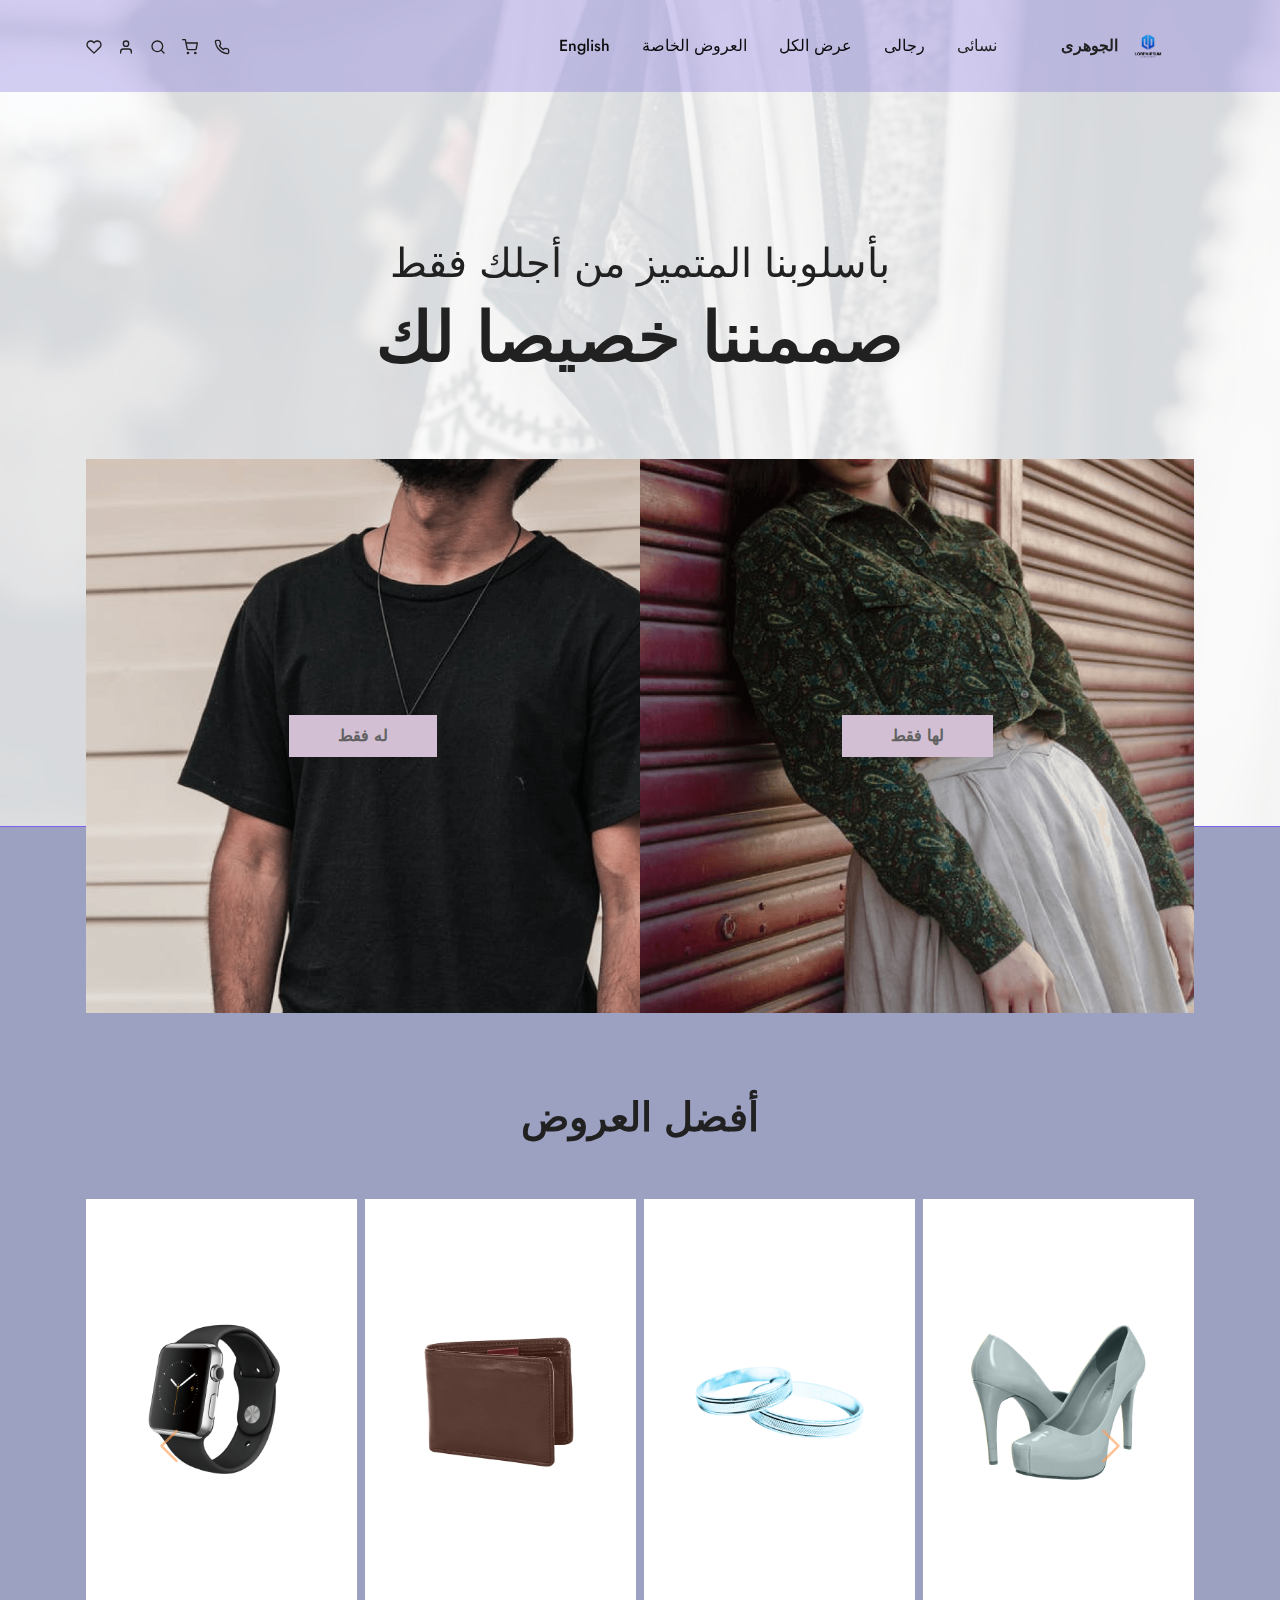
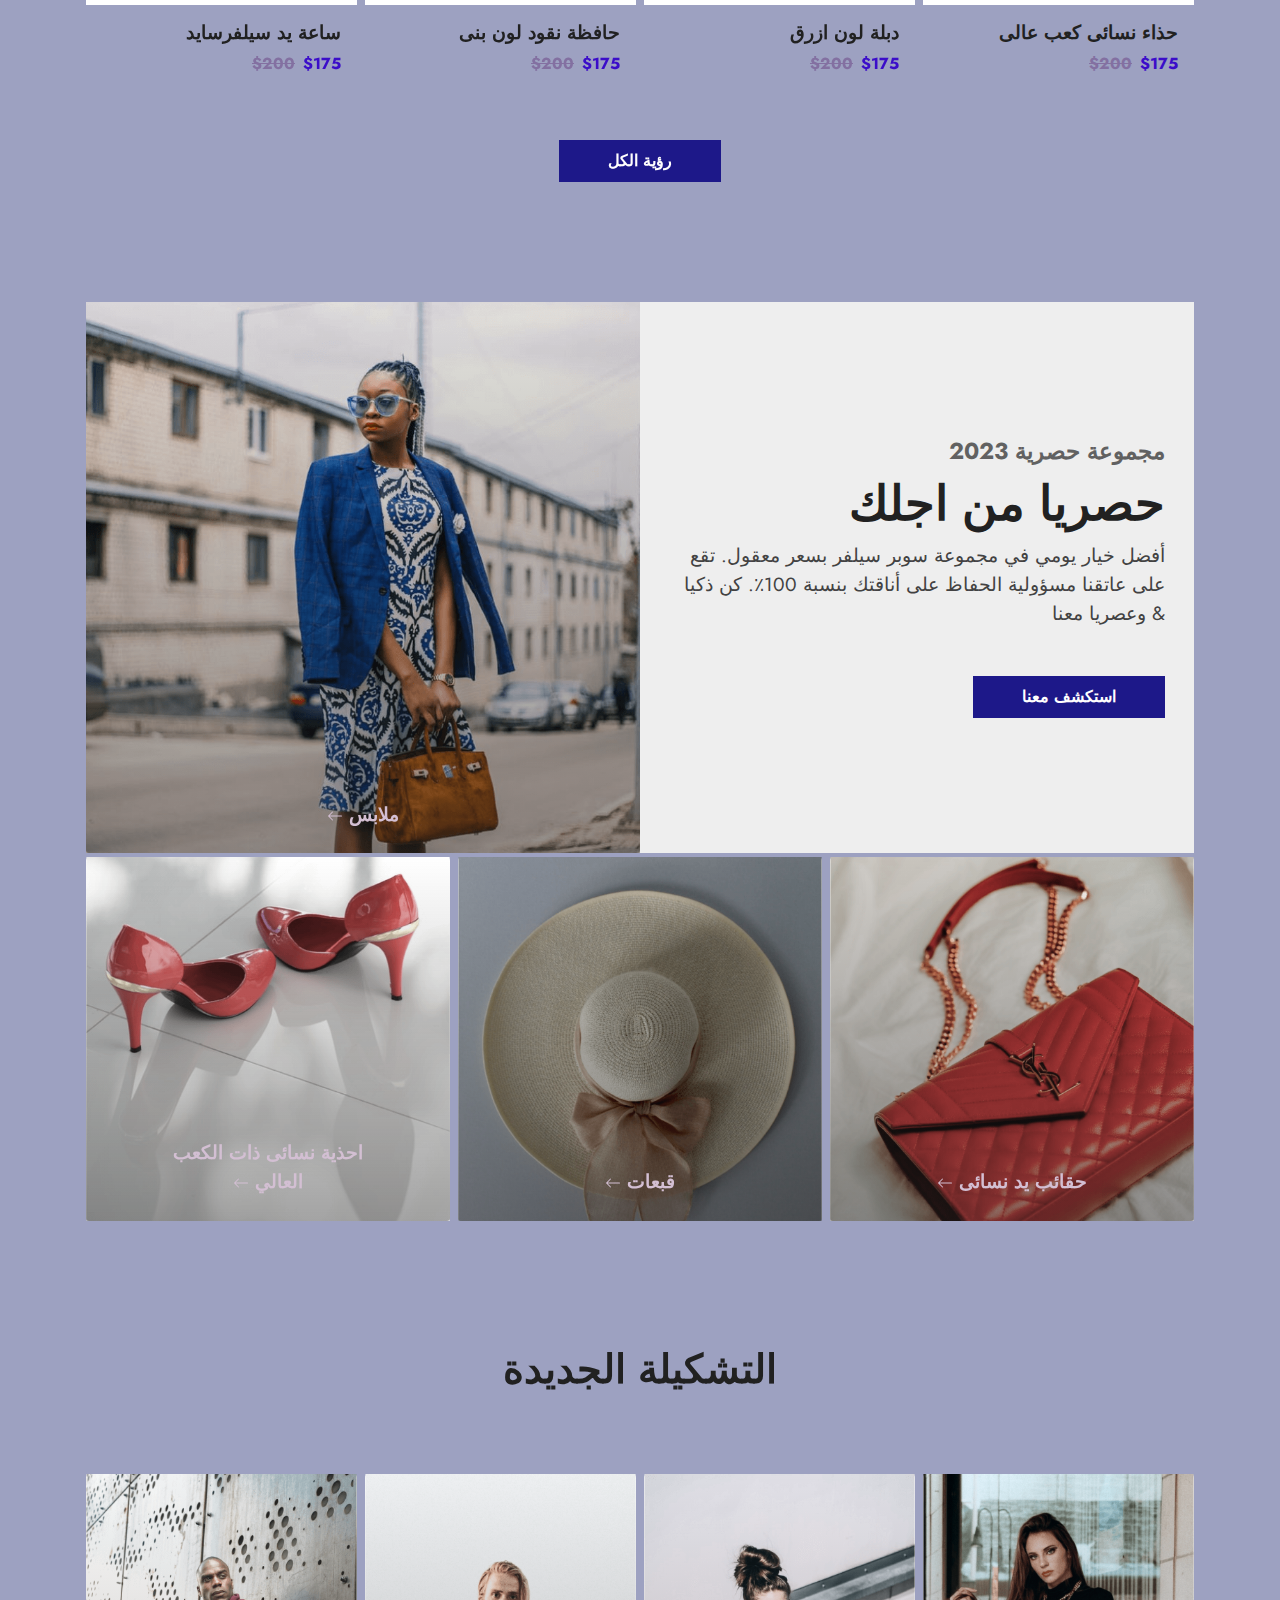
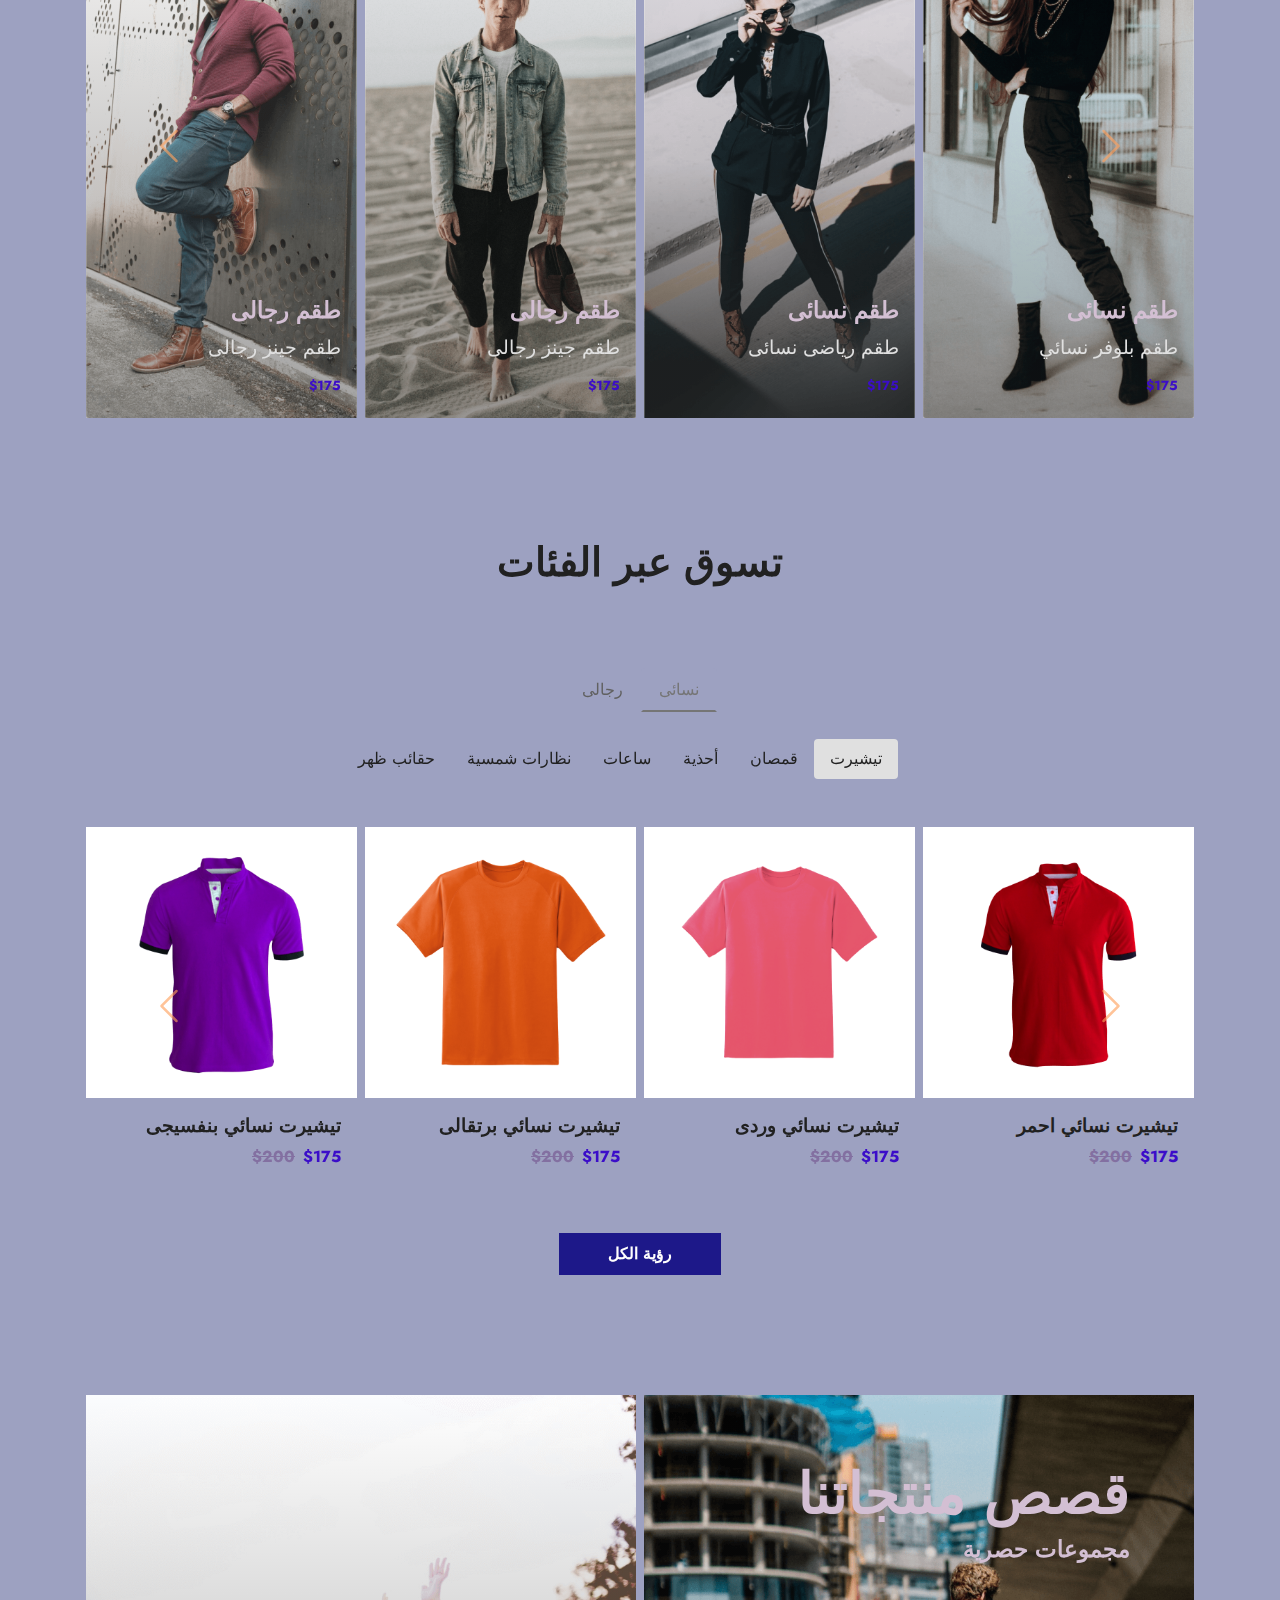
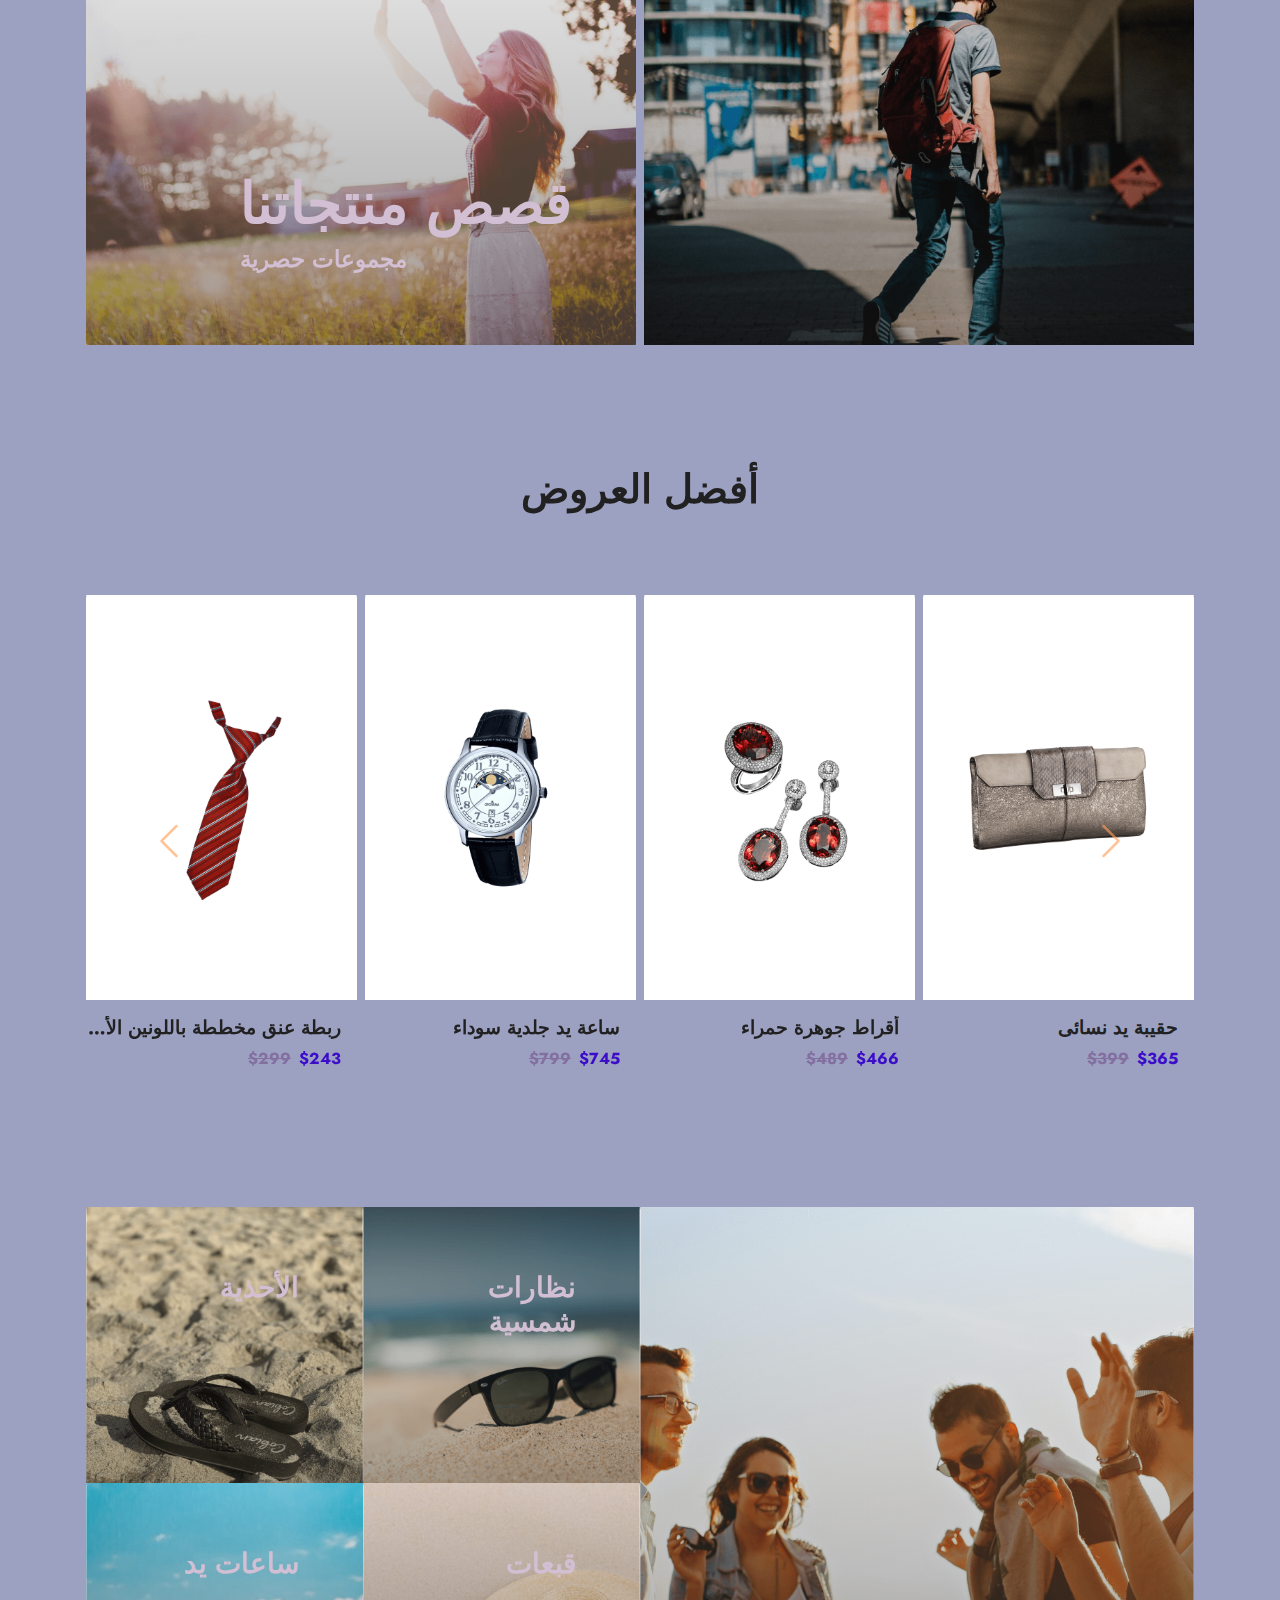
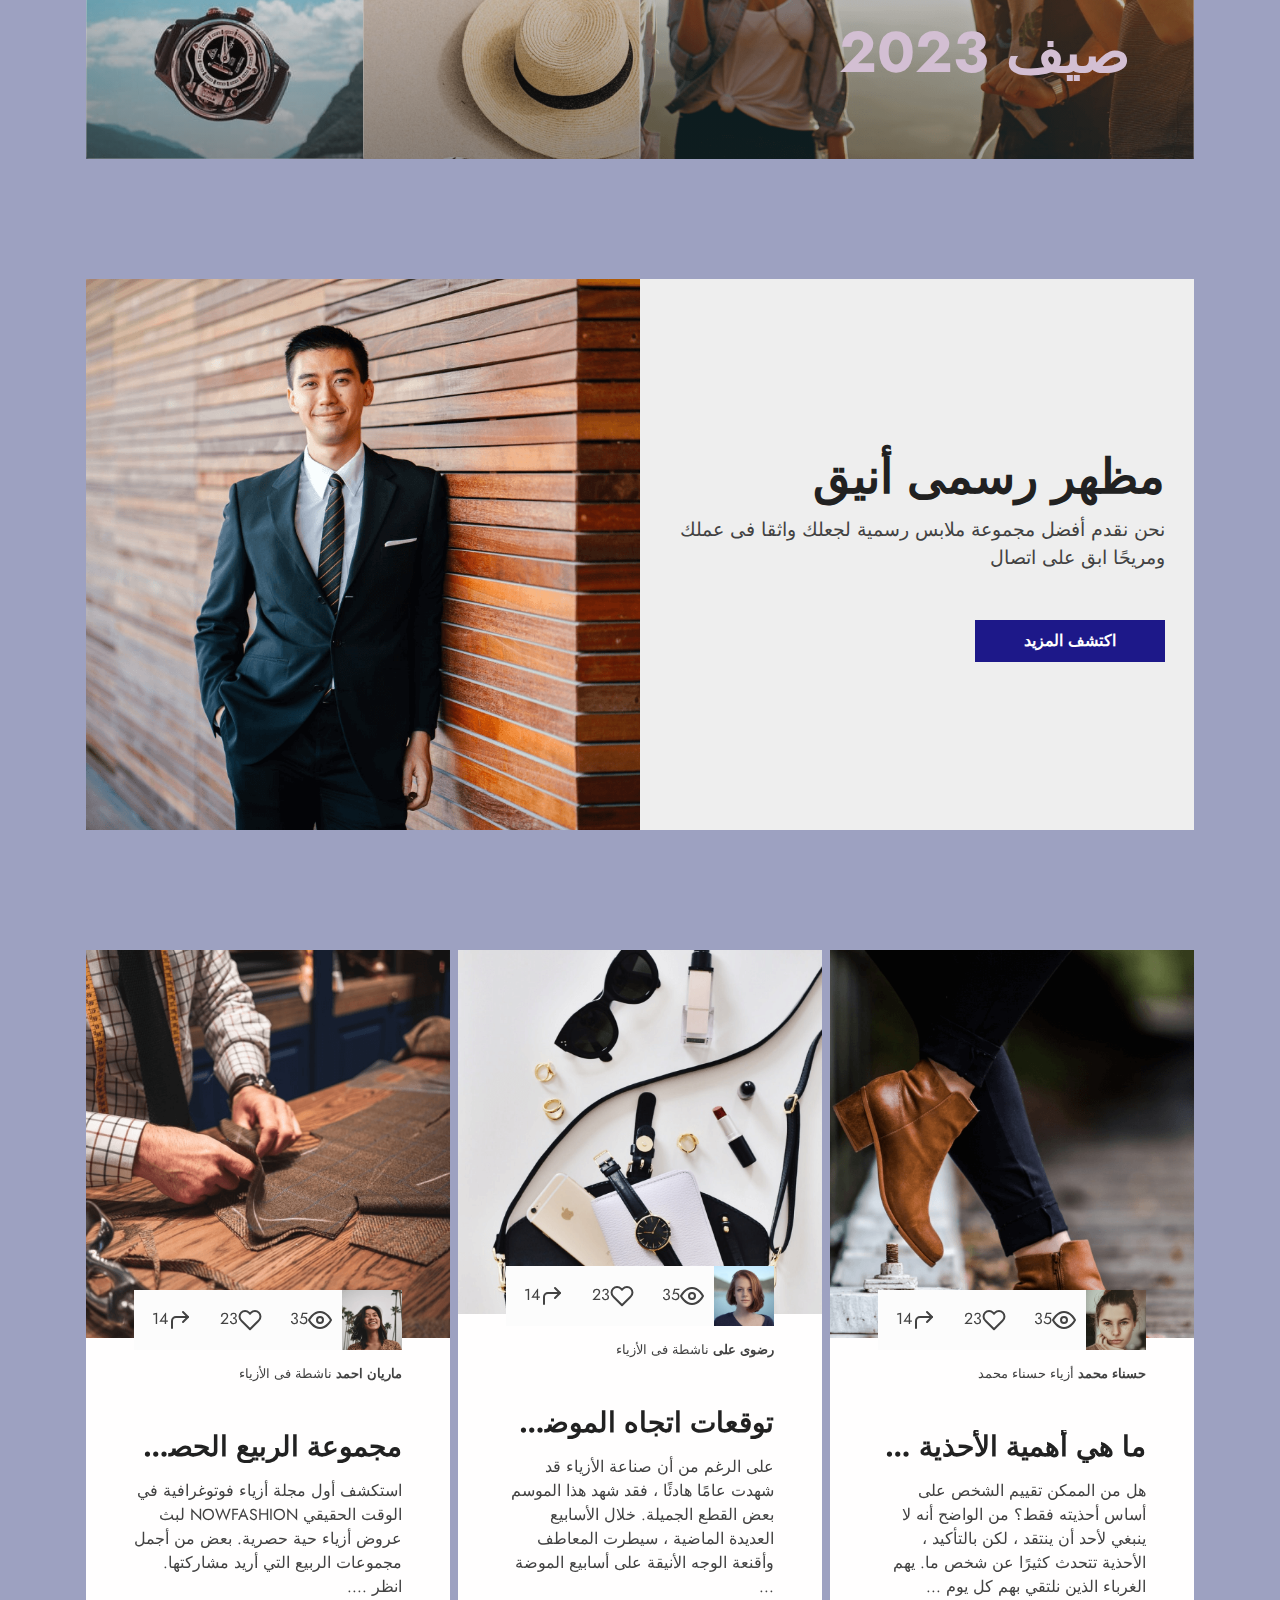
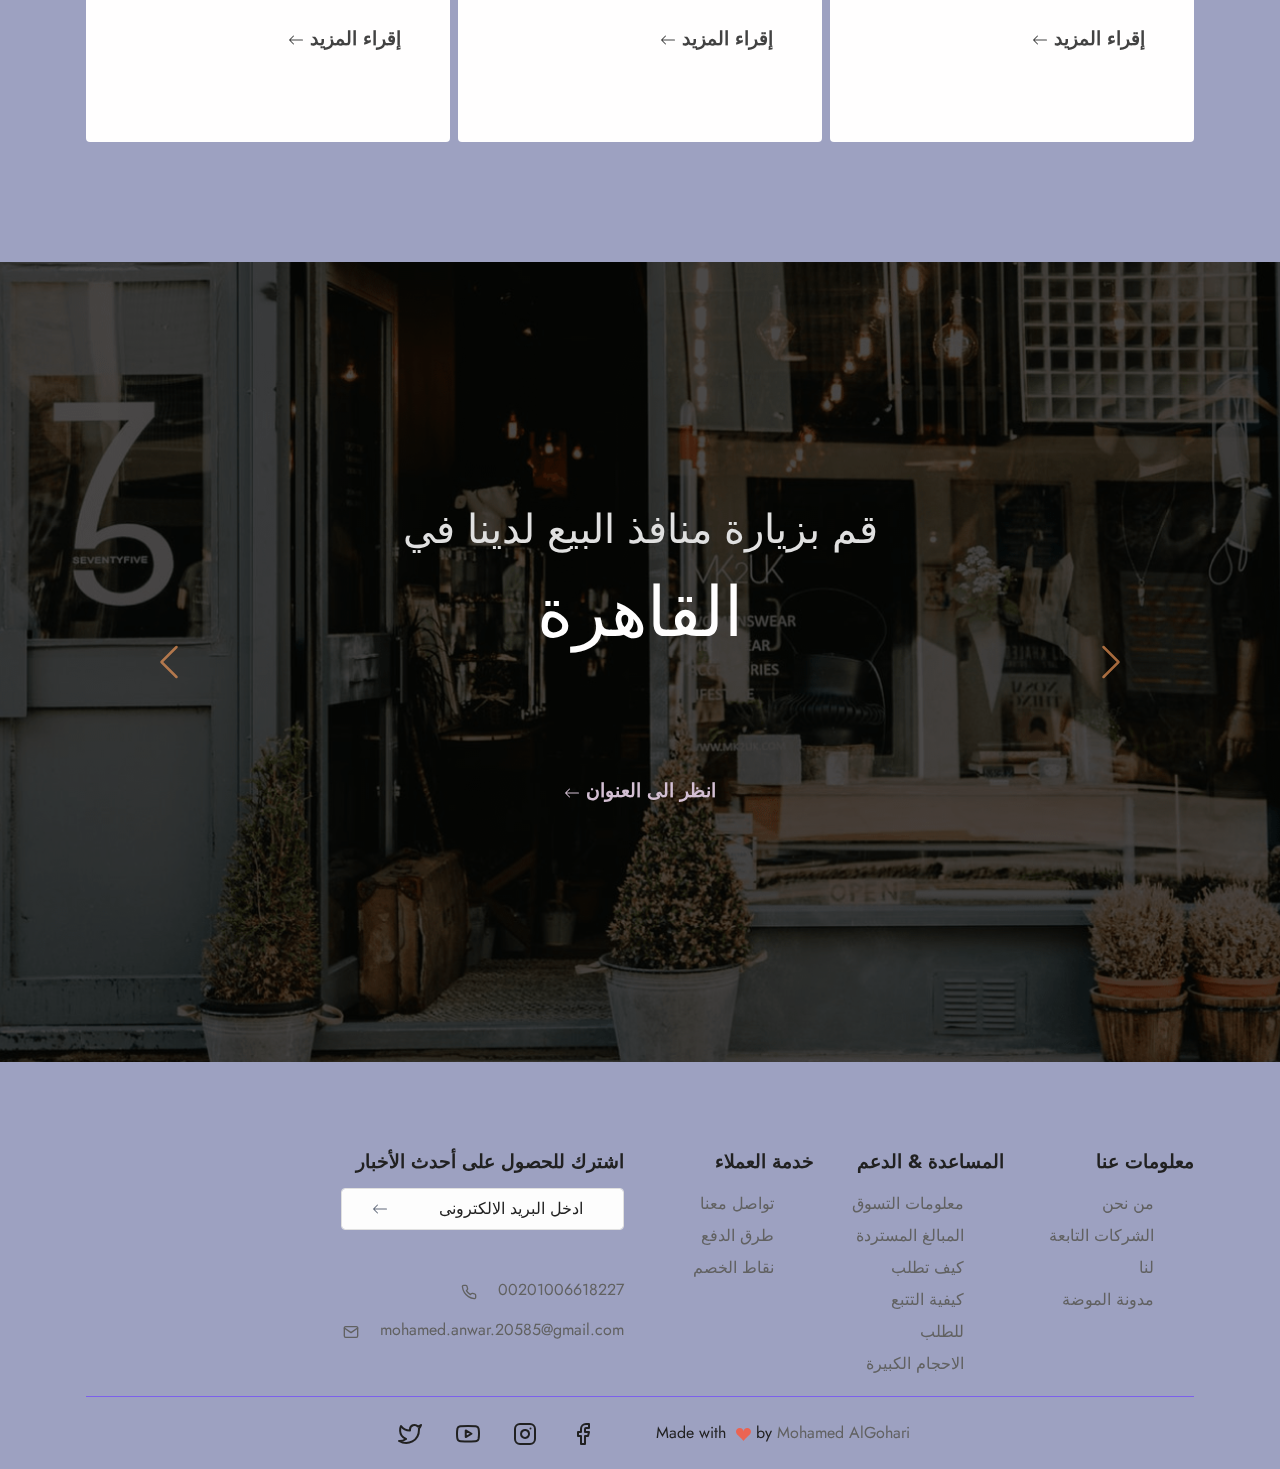
==== commit 65833d67: "comments" ====
--- a/index.html
+++ b/index.html
@@ -43,7 +43,7 @@
     <!-- ===============================================-->
     <main class="main" id="top">
       <nav class="navbar navbar-expand-lg navbar-light fixed-top py-3 d-block" data-navbar-on-scroll="data-navbar-on-scroll">
-        <div class="container"><a class="navbar-brand d-inline-flex" href="index-en.html"><img class="d-inline-block" src="assets/img/gallery/logo.png" alt="logo" /><span class="text-1000 fs-0 fw-bold ms-2 align-self-center">الجوهرى</span></a>
+        <div class="container"><a class="navbar-brand d-inline-flex" href="index-en.html"><img class="d-inline-block"width="60px" src="assets/img/gallery/logo.png" alt="logo" /><span class="text-1000 fs-0 fw-bold ms-2 align-self-center">الجوهرى</span></a>
           <button class="navbar-toggler collapsed" type="button" data-bs-toggle="collapse" data-bs-target="#navbarSupportedContent" aria-controls="navbarSupportedContent" aria-expanded="false" aria-label="Toggle navigation"><span class="navbar-toggler-icon"></span></button>
           <div class="collapse navbar-collapse border-top border-lg-0 mt-4 mt-lg-0 " id="navbarSupportedContent">
             <ul class="navbar-nav me-auto mb-2 mb-lg-0 ">
@@ -2984,8 +2984,8 @@
       <section class="py-0 pb-8">
 
         <div class="container-fluid container-lg">
-          <div class="row h-100 g-2 justify-content-center">
-            <div class="col-sm-9 col-md-4 mb-3 mb-md-0 h-100">
+          <div class="row  g-2 justify-content-center align-items-stretch">
+            <div class="col-sm-9 col-md-4 mb-3 mb-md-0 ">
               <div class="card card-span text-white h-100"><img class="img-card h-100" src="assets/img/gallery/shoes-blog-1.png" alt="..." />
                 <div class="card-body px-xl-5 px-md-3 pt-0 pb-7">
                   <div class="d-flex justify-content-between align-items-center bg-100 mt-n5 me-auto"><img src="assets/img/gallery/author-1.png" width="60" alt="..." />
@@ -2998,7 +2998,7 @@
                 </div>
               </div>
             </div>
-            <div class="col-sm-9 col-md-4 mb-3 mb-md-0 h-100">
+            <div class="col-sm-9 col-md-4 mb-3 mb-md-0 ">
               <div class="card card-span text-white h-100"><img class="img-card h-100" src="assets/img/gallery/fashion-blog-2.png" alt="..." />
                 <div class="card-body px-xl-5 px-md-3 pt-0 pb-7">
                   <div class="d-flex justify-content-between align-items-center bg-100 mt-n5 me-auto"><img src="assets/img/gallery/author-2.png" width="60" alt="..." />
@@ -3011,7 +3011,7 @@
                 </div>
               </div>
             </div>
-            <div class="col-sm-9 col-md-4 mb-3 mb-md-0 h-100">
+            <div class="col-sm-9 col-md-4 mb-3 mb-md-0 ">
               <div class="card card-span text-white h-100"><img class="img-card h-100" src="assets/img/gallery/spring-dress-blog-3.png" alt="..." />
                 <div class="card-body px-xl-5 px-md-3 pt-0 pb-7">
                   <div class="d-flex justify-content-between align-items-center bg-100 mt-n5 me-auto"><img src="assets/img/gallery/author-3.png" width="60" alt="..." />
